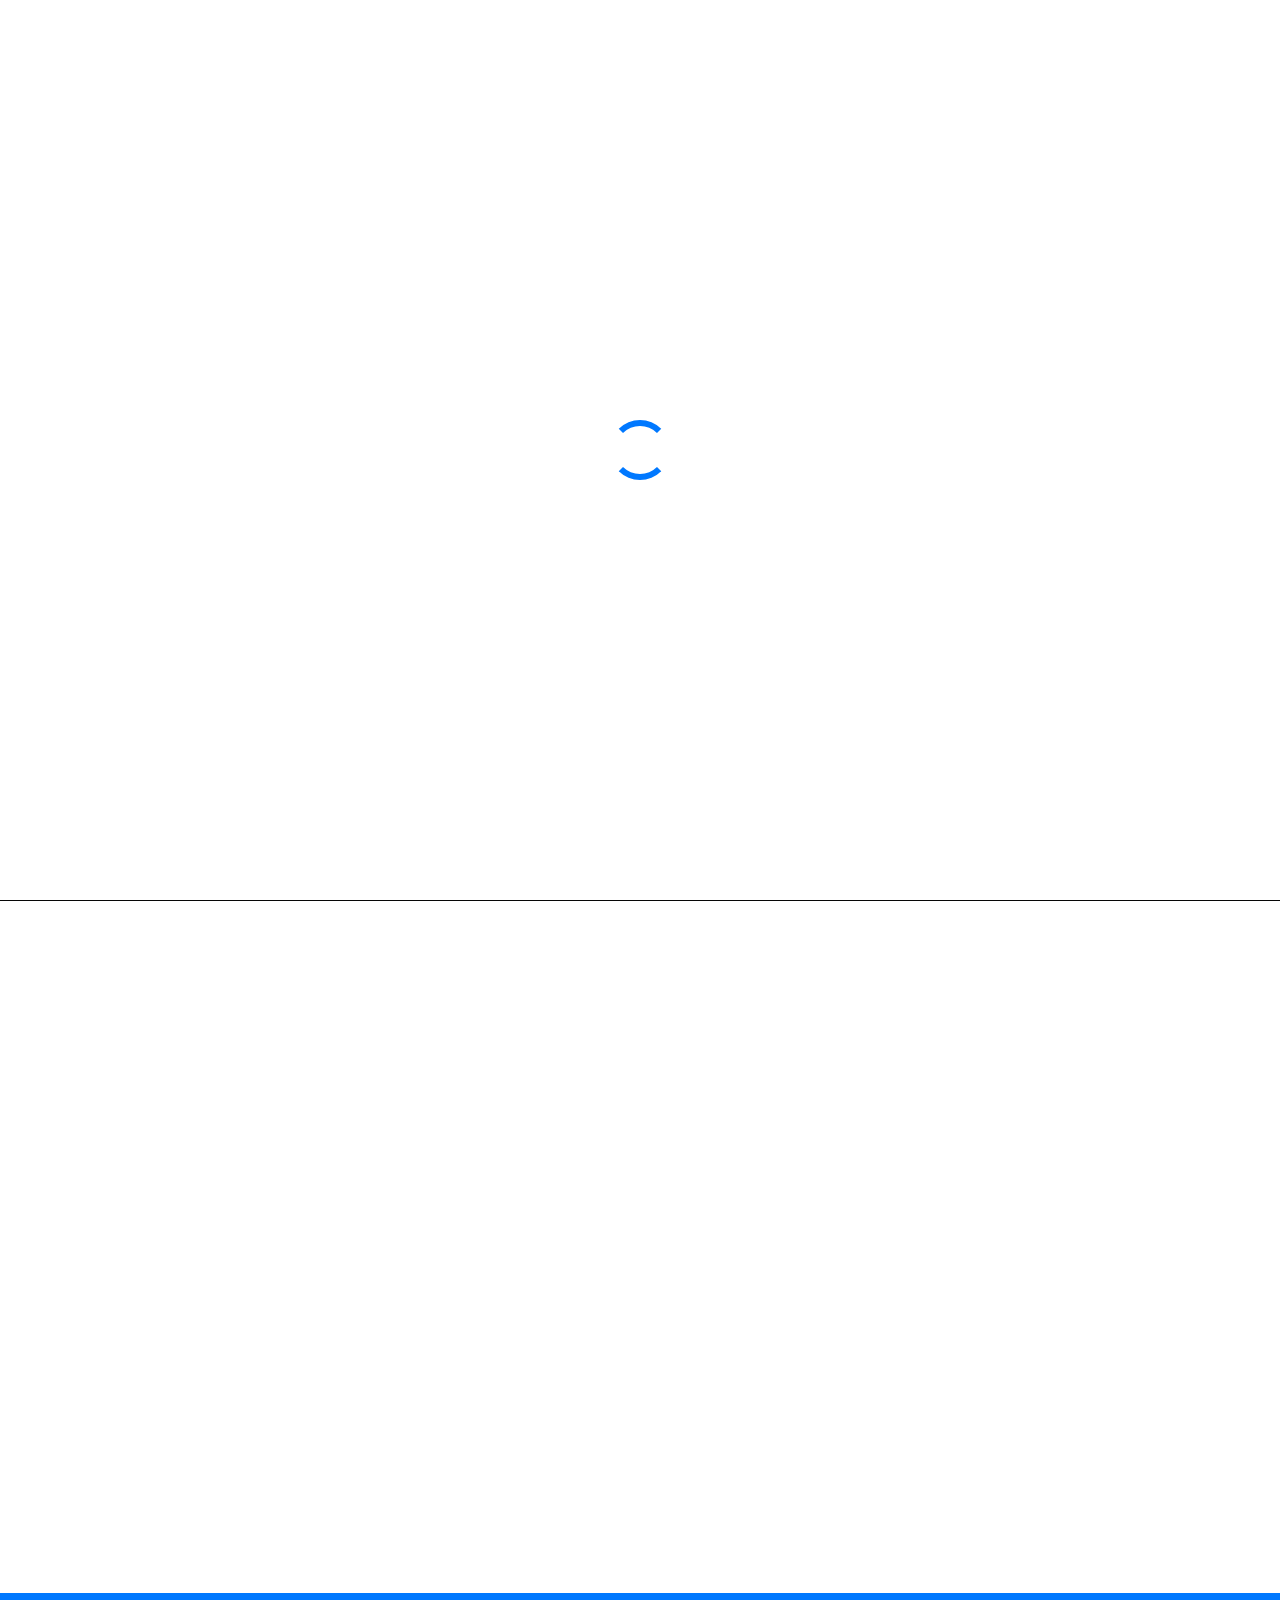
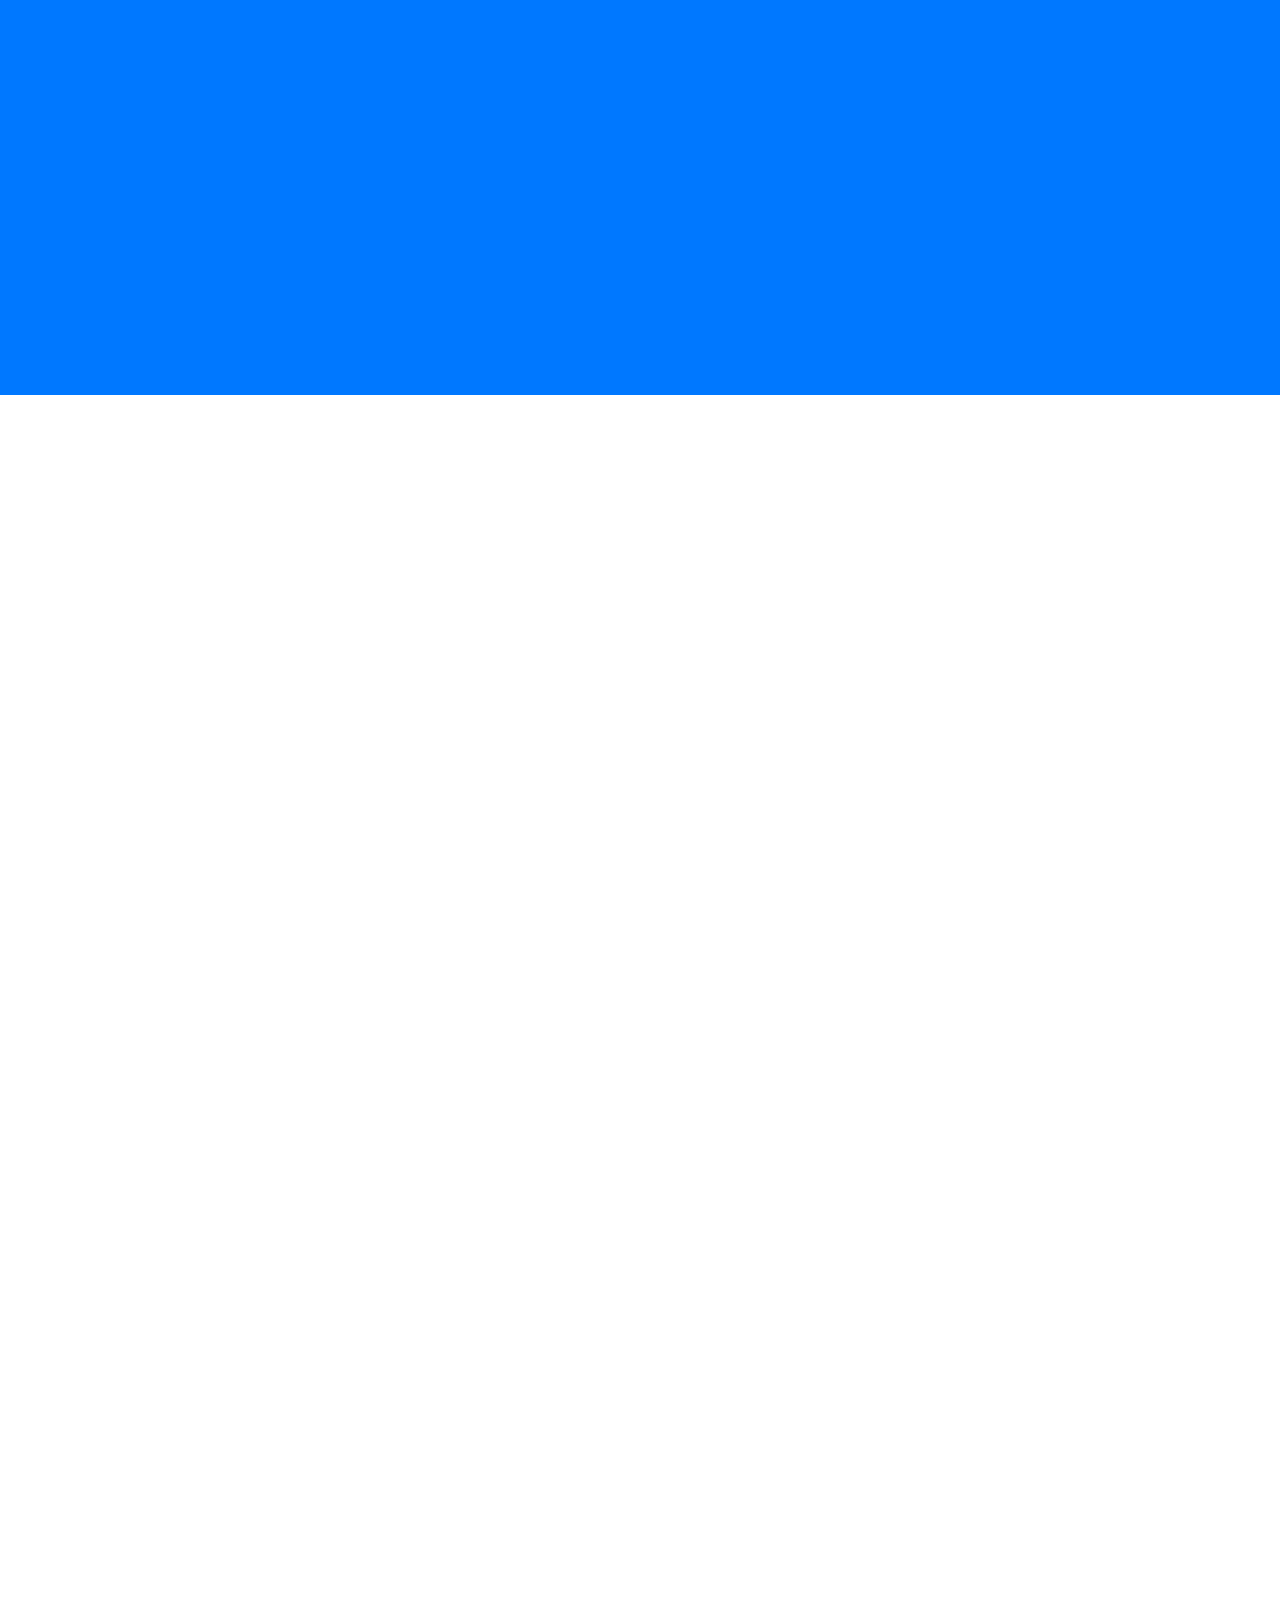
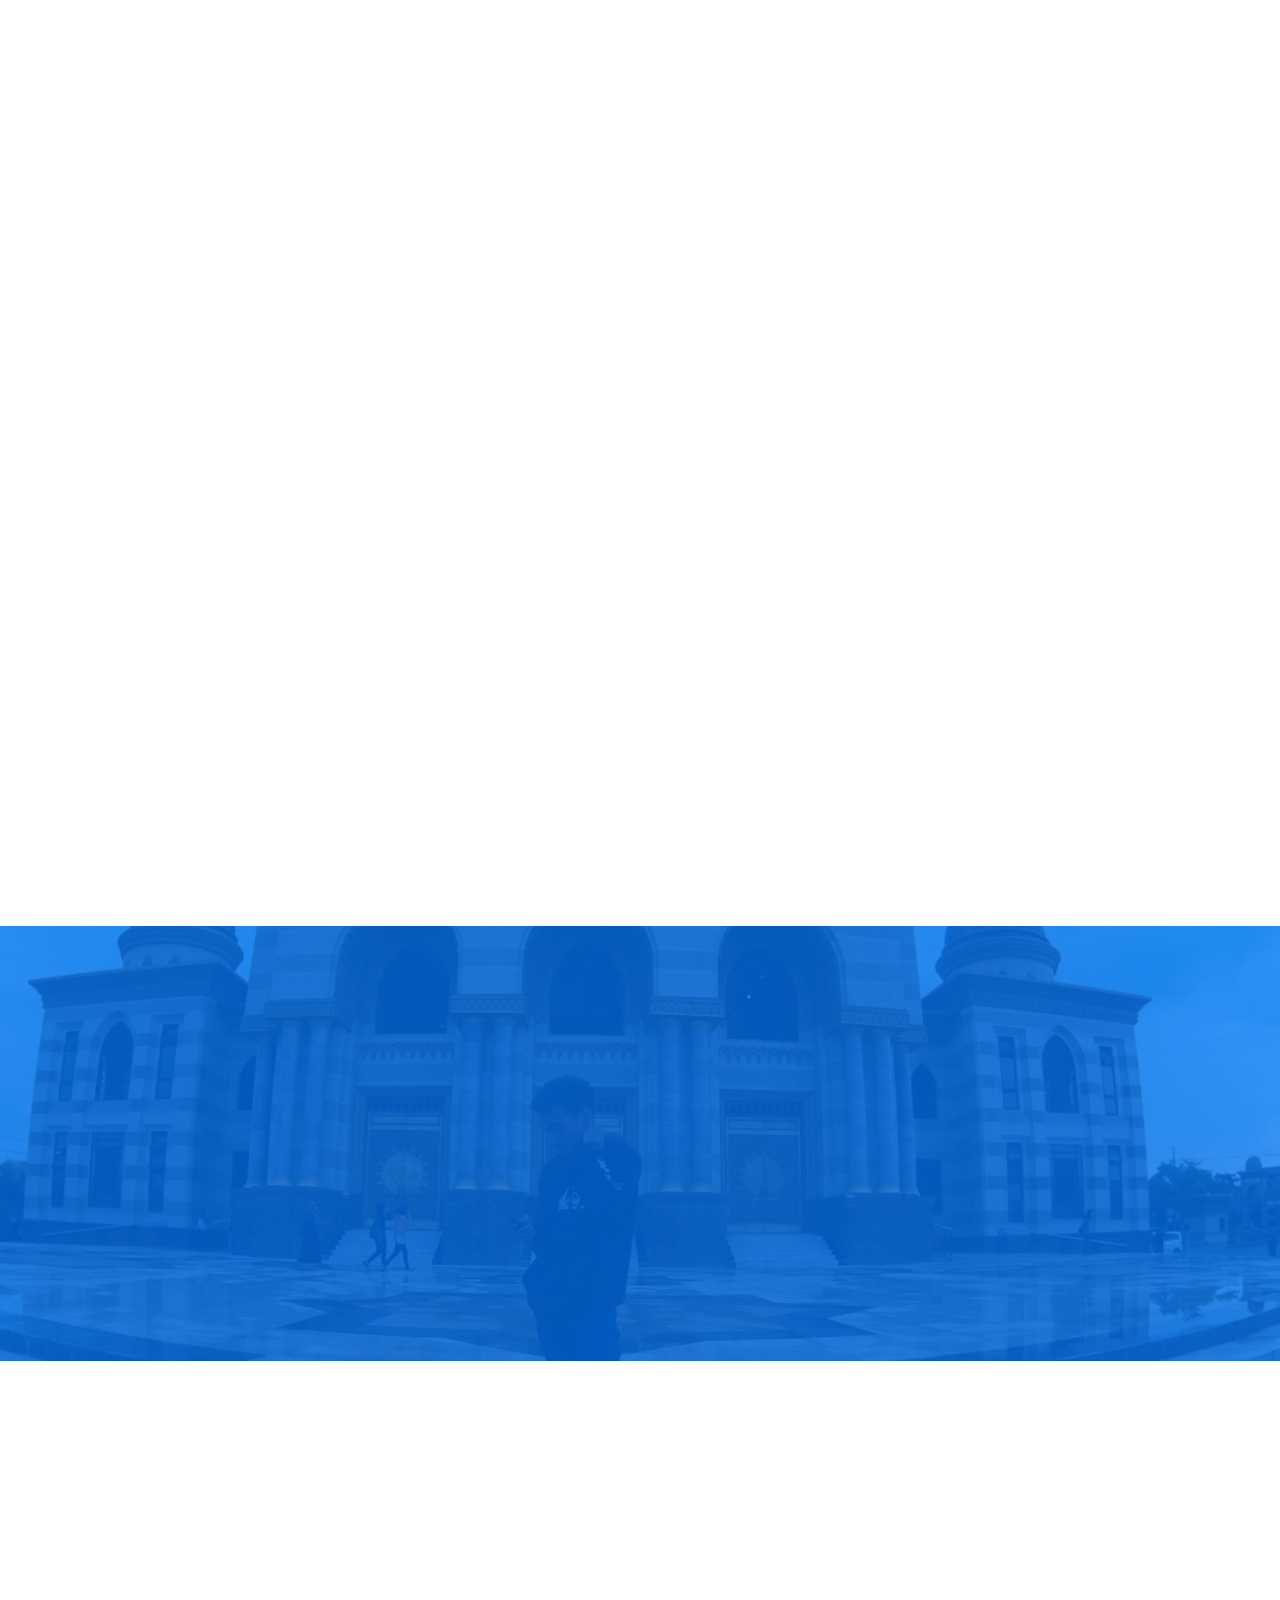
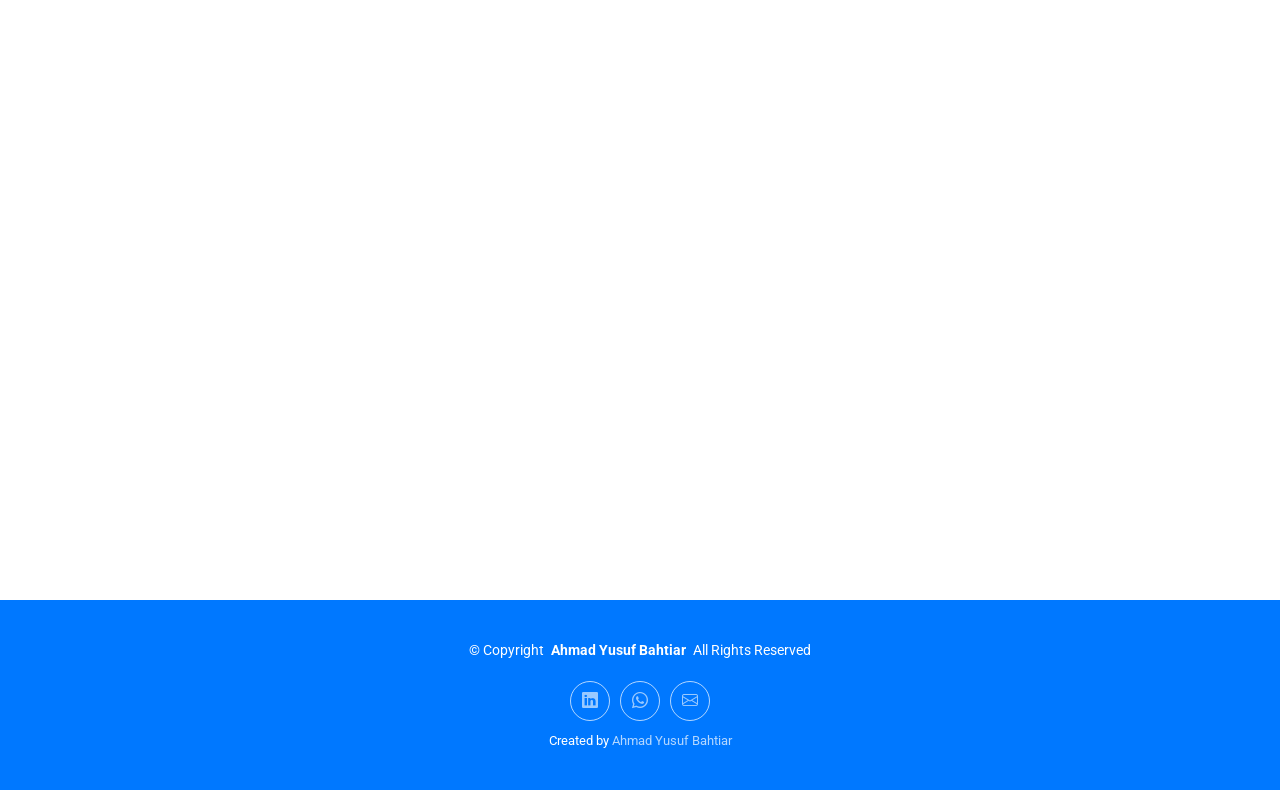
==== docs/index.html @ edc6dbd9 "[Updated]" ====
<!DOCTYPE html>
<html lang="en">

<head>
  <meta charset="utf-8">
  <meta content="width=device-width, initial-scale=1.0" name="viewport">
  <title>Yusuf - Portofolio</title>
  <meta name="description" content="Portofolio Ahmad Yusuf Bahtiar">
  <meta name="keywords" content="Portofolio Ahmad Yusuf Bahtiar">

  <!-- Favicons -->
  <link href="assets/img/logoku.png" rel="icon">
  <link href="assets/img/apple-touch-icon.png" rel="apple-touch-icon">

  <!-- Fonts -->
  <link href="https://fonts.googleapis.com" rel="preconnect">
  <link href="https://fonts.gstatic.com" rel="preconnect" crossorigin>
  <link href="https://fonts.googleapis.com/css2?family=Roboto:ital,wght@0,100;0,300;0,400;0,500;0,700;0,900;1,100;1,300;1,400;1,500;1,700;1,900&family=Poppins:ital,wght@0,100;0,200;0,300;0,400;0,500;0,600;0,700;0,800;0,900;1,100;1,200;1,300;1,400;1,500;1,600;1,700;1,800;1,900&family=Raleway:ital,wght@0,100;0,200;0,300;0,400;0,500;0,600;0,700;0,800;0,900;1,100;1,200;1,300;1,400;1,500;1,600;1,700;1,800;1,900&display=swap" rel="stylesheet">

  <!-- Vendor CSS Files -->
  <link href="assets/vendor/bootstrap/css/bootstrap.min.css" rel="stylesheet">
  <link href="assets/vendor/bootstrap-icons/bootstrap-icons.css" rel="stylesheet">
  <link href="assets/vendor/aos/aos.css" rel="stylesheet">
  <link href="assets/vendor/glightbox/css/glightbox.min.css" rel="stylesheet">
  <link href="assets/vendor/swiper/swiper-bundle.min.css" rel="stylesheet">

  <!-- Main CSS File -->
  <link href="assets/css/main.css" rel="stylesheet">

  <!-- =======================================================
  * Template Name: DevFolio
  * Template URL: https://bootstrapmade.com/devfolio-bootstrap-portfolio-html-template/
  * Updated: Aug 07 2024 with Bootstrap v5.3.3
  * Author: BootstrapMade.com
  * License: https://bootstrapmade.com/license/
  ======================================================== -->
</head>

<body class="index-page">

  <header id="header" class="header d-flex align-items-center sticky-top">
    <div class="container-fluid container-xl position-relative d-flex align-items-center justify-content-between">

      <a href="index.html" class="logo d-flex align-items-center">
        <!-- Uncomment the line below if you also wish to use an image logo -->
        <!-- <img src="assets/img/logo.png" alt=""> -->
        <h1 class="sitename">Yusuf Bahtiar</h1>
      </a>

      <nav id="navmenu" class="navmenu">
        <ul>
          <li><a href="#hero" class="active">Home<br></a></li>
          <li><a href="#about">About</a></li>
          <li><a href="#services">Services</a></li>
          <li><a href="#portfolio">Portfolio</a></li>
          <!-- <li class="dropdown"><a href="#"><span>Dropdown</span> <i class="bi bi-chevron-down toggle-dropdown"></i></a>
            <ul>
              <li><a href="#">Dropdown 1</a></li>
              <li class="dropdown"><a href="#"><span>Deep Dropdown</span> <i class="bi bi-chevron-down toggle-dropdown"></i></a>
                <ul>
                  <li><a href="#">Deep Dropdown 1</a></li>
                  <li><a href="#">Deep Dropdown 2</a></li>
                  <li><a href="#">Deep Dropdown 3</a></li>
                  <li><a href="#">Deep Dropdown 4</a></li>
                  <li><a href="#">Deep Dropdown 5</a></li>
                </ul>
              </li>
              <li><a href="#">Dropdown 2</a></li>
              <li><a href="#">Dropdown 3</a></li>
              <li><a href="#">Dropdown 4</a></li>
            </ul>
          </li> -->
          <li><a href="#contact">Contact</a></li>
        </ul>
        <i class="mobile-nav-toggle d-xl-none bi bi-list"></i>
      </nav>

    </div>
  </header>

  <main class="main">

    <!-- Hero Section -->
    <section id="hero" class="hero section dark-background">

      <img src="assets/img/hero-img.jpg" alt="" data-aos="fade-in">

      <div class="container d-flex flex-column align-items-center justify-content-center text-center" data-aos="fade-up" data-aos-delay="100">
        <h2>I am Ahmad Yusuf Bahtiar</h2>
        <p><span class="typed" data-typed-items="Freelancer, Web Developer, PHP Developer, Graphic Designer"></span></p>
      </div>

    </section><!-- /Hero Section -->

    <!-- About Section -->
    <section id="about" class="about section">

      <div class="container" data-aos="fade-up" data-aos-delay="100">

        <div class="row gy-4">
          <div class="col-md-6">

            <div class="row justify-content-between gy-4">
              <div class="col-lg-5">
                <img src="assets/img/profile-img.jpg" class="img-fluid rounded" alt="">
              </div>
              <div class="col-lg-7 about-info">
                <p><strong>Name: </strong> <span>Ahmad Yusuf Bahtiar</span></p>
                <p><strong>Profile: </strong> <span>Full Stack Developer</span></p>
                <p href="mailto:ahmadyusufbahtiar0@gmail.com"><strong>Email: </strong> <a href="mailto:ahmadyusufbahtiar0@gmail.com">ahmadyusufbahtiar0@gmail.com</a></p>
                <p><strong>Phone: </strong> <a href="tel:6287839531101">(62) 878-3953-1101</a></p>
              </div>
            </div>

            <div class="skills-content skills-animation">

              <h5>Skills</h5>

              <div class="progress">
                <span class="skill"><span>HTML</span> <i class="val">90%</i></span>
                <div class="progress-bar-wrap">
                  <div class="progress-bar" role="progressbar" aria-valuenow="90" aria-valuemin="0" aria-valuemax="100"></div>
                </div>
              </div><!-- End Skills Item -->

              <div class="progress">
                <span class="skill"><span>CSS</span> <i class="val">70%</i></span>
                <div class="progress-bar-wrap">
                  <div class="progress-bar" role="progressbar" aria-valuenow="70" aria-valuemin="0" aria-valuemax="100"></div>
                </div>
              </div><!-- End Skills Item -->

              <div class="progress">
                <span class="skill"><span>JavaScript</span> <i class="val">75%</i></span>
                <div class="progress-bar-wrap">
                  <div class="progress-bar" role="progressbar" aria-valuenow="75" aria-valuemin="0" aria-valuemax="100"></div>
                </div>
              </div><!-- End Skills Item -->

              <div class="progress">
                <span class="skill"><span>Laravel</span> <i class="val">85%</i></span>
                <div class="progress-bar-wrap">
                  <div class="progress-bar" role="progressbar" aria-valuenow="85" aria-valuemin="0" aria-valuemax="100"></div>
                </div>
              </div><!-- End Skills Item -->
              
              <div class="progress">
                <span class="skill"><span>Corel Draw</span> <i class="val">70%</i></span>
                <div class="progress-bar-wrap">
                  <div class="progress-bar" role="progressbar" aria-valuenow="70" aria-valuemin="0" aria-valuemax="100"></div>
                </div>
              </div><!-- End Skills Item -->

            </div>
          </div>

          <div class="col-md-6">
            <div class="about-me">
              <h4>About me</h4>
              <p class="text-white-75 mb-4">I am a software developer, specialising in the app mobile and web development.<br>For the last 2 years, I have been developing web and mobile using Javascript, CSS, HTML, and PHP programming languages.
                <br><br>
                Through my portfolio, you'll see examples of my work in mobile and web development, including responsive design, user interface design, and fullstack development. I have experience working with a variety of clients, and I always strive to deliver the best solutions that meet their needs.
                <br><br>
                I hope that my portfolio inspires you and demonstrates my passion for programming. Thank you for your time, and please don't hesitate to contact me if you have any questions or would like to discuss a potential project.
              </p>
            </div>
          </div>
        </div>

      </div>

    </section><!-- /About Section -->

    <!-- Stats Section -->
    <section id="stats" class="stats section accent-background">

      <img src="assets/img/stats-bg.jpg" alt="" data-aos="fade-in">

      <div class="container position-relative" data-aos="fade-up" data-aos-delay="100">

        <div class="row gy-2">
          <div class="container section-title" data-aos="fade-up">
            <h2>Resume</h2>
            <p class="text-white-75 mb-2">Thank you for taking the time to view my web portfolio.</p>
          </div><!-- End Section Title -->
        </div>

      </div>

    </section><!-- /Stats Section -->

    <!-- Resume Section -->
    <section id="resume" class="resume section">

      <!-- Section Title -->
 
      <div class="container">

        <div class="row">

          <div class="col-lg-6" data-aos="fade-up" data-aos-delay="100">
            <!-- <h3 class="resume-title">Sumary</h3>

            <div class="resume-item pb-0">
              <h4>Ahmad Yusuf Bahtiar</h4>
              <p><em>
                My portfolio showcases my skills and experience as a programmer, and I'm excited to share it with you. I have designed and developed a variety of projects that demonstrate my expertise in programming languages, frameworks, and tools.
              </em></p>
              <ul>
                <li>Yogyakarta, Indonesia</li>
                <li>(+62) 878-3953-1101</li>
                <li>ahmadyusufbahtiar0@gmail.com</li>
              </ul>
            </div> -->
            <!-- Edn Resume Item -->

            <h3 class="resume-title">Education</h3>
            
            <div class="resume-item">
              <h4>Bachelor Degree (S-1) of Technical Information</h4>
              <h5>2016 - 2022</h5>
              <p><em>PGRI University, Yogyakarta</em></p>
              <!-- <p>Quia nobis sequi est occaecati aut. Repudiandae et iusto quae reiciendis et quis Eius vel ratione eius unde vitae rerum voluptates asperiores voluptatem Earum molestiae consequatur neque etlon sader mart dila</p> -->
            </div><!-- Edn Resume Item -->

            <div class="resume-item">
              <h4>Vocational High School - Mechanical Engineering</h4>
              <h5>2009 - 2012</h5>
              <p><em>SMKN 2 Wonosari, Gunungkidul</em></p>
              <!-- <p>Qui deserunt veniam. Et sed aliquam labore tempore sed quisquam iusto autem sit. Ea vero voluptatum qui ut dignissimos deleniti nerada porti sand markend</p> -->
            </div><!-- Edn Resume Item -->

          </div>

          <div class="col-lg-6" data-aos="fade-up" data-aos-delay="200">
            <h3 class="resume-title">Professional Experience</h3>
            <div class="resume-item">
              <h4>Backend Developer</h4>
              <h5>Dec 2023 - Present</h5>
              <p><em>CV. Technopartner Indonesia, Bausasran, Yogyakarta </em></p>
              <ul>
                <li>Developing a web for system admin and web landing pages with Laravel for the back end</li>
              </ul>
            </div><!-- Edn Resume Item -->

            <div class="resume-item">
              <h4>fullstack Developer</h4>
              <h5>June 2022 - Dec 2023</h5>
              <p><em>PT. Oktal Teknologi Indonesia, Sewon, Yogyakarta </em></p>
              <ul>
                <li>Create Android and iOS mobile apps with Cordova.</li>
                <li>Developing a web for system admin and web landing pages with CodeIghniter for the back end</li>
              </ul>
            </div><!-- Edn Resume Item -->

          </div>

        </div>

      </div>

    </section><!-- /Resume Section -->

    <!-- Services Section -->
    <section id="services" class="services section">

      <!-- Section Title -->
      <div class="container section-title" data-aos="fade-up">
        <h2>Services</h2>
        <!-- <p>Necessitatibus eius consequatur ex aliquid fuga eum quidem sint consectetur velit</p> -->
      </div><!-- End Section Title -->

      <div class="container">

        <div class="row gy-4">

          <div class="col-lg-4 col-md-6" data-aos="fade-up" data-aos-delay="100">
            <div class="service-item  position-relative">
              <div class="icon">
                <i class="bi-window-sidebar fs-1"></i>
              </div>
              <a href="#" class="stretched-link">
                <h3>Web Developer</h3>
              </a>
              <p>create a website appearance and develop according to client request..</p>
            </div>
          </div><!-- End Service Item -->

          <div class="col-lg-4 col-md-6" data-aos="fade-up" data-aos-delay="200">
            <div class="service-item position-relative">
              <div class="icon">
                <i class="bi-phone fs-1"></i>
              </div>
              <a href="#" class="stretched-link">
                <h3>Mobile Developer</h3>
              </a>
              <p>Create a mobile application layout and application system according to the requested design flow</p>
            </div>
          </div><!-- End Service Item -->

          <div class="col-lg-4 col-md-6" data-aos="fade-up" data-aos-delay="300">
            <div class="service-item position-relative">
              <div class="icon">
                <i class="bi bi-brush"></i>
              </div>
              <a href="#" class="stretched-link">
                <h3>Graphic Designer</h3>
              </a>
              <p>Design and create visually appealing graphics and layouts for digital and print media, ensuring alignment with the requested design flow and brand guidelines.</p>
            </div>
          </div><!-- End Service Item -->

        </div>

      </div>

    </section><!-- /Services Section -->


    <!-- Portfolio Section -->
    <section id="portfolio" class="portfolio section">

      <!-- Section Title -->
      <div class="container section-title" data-aos="fade-up">
        <h2>Portfolio</h2>
        <p>
          My portfolio showcases my skills and experience as a programmer, and I'm excited to share it with you. I have designed and developed a variety of projects that demonstrate my expertise in programming languages, frameworks, and tools.
        </p>
      </div><!-- End Section Title -->

      <div class="container">

        <div class="isotope-layout" data-default-filter="*" data-layout="masonry" data-sort="original-order">

          <ul class="portfolio-filters isotope-filters" data-aos="fade-up" data-aos-delay="100">
            <li data-filter="*" class="filter-active">All</li>
            <li data-filter=".filter-app">App</li>
            <li data-filter=".filter-product">Web</li>
            <li data-filter=".filter-branding">Design</li>
            <!-- <li data-filter=".filter-books">Books</li> -->
          </ul><!-- End Portfolio Filters -->

          <div class="row gy-4 isotope-container" data-aos="fade-up" data-aos-delay="200">

            <div class="col-lg-4 col-md-6 portfolio-item isotope-item filter-app">
              <img src="assets/img/portfolio/app-1.png" class="img-fluid rounded" alt="">
              <div class="portfolio-info">
                <h4>Sinarmas Land Queue System</h4>
                <p>Queue system Admin App that efficiently manages<br>customer service interactions, ensuring seamless service delivery.</p>
                <a href="assets/img/portfolio/app-1.png" title="Sinarmas Land" data-gallery="portfolio-gallery-app" class="glightbox preview-link rounded"><i class="bi bi-zoom-in"></i></a>
                <!-- <a href="portfolio-details.html" title="More Details" class="details-link"><i class="bi bi-link-45deg"></i></a> -->
              </div>
            </div>
            <!-- End Portfolio Item -->

            <div class="col-lg-4 col-md-6 portfolio-item isotope-item filter-product">
              <img src="assets/img/portfolio/product-1.png" class="img-fluid" alt="">
              <div class="portfolio-info">
                <h4>Goa Pindul Jogja</h4>
                <p>Engaging marketing website showcasing the natural beauty and attractions of Goa Pindul in Gunungkidul, Yogyakarta</p>
                <a href="assets/img/portfolio/product-1.png" title="Goa Pindul Jogja" data-gallery="portfolio-gallery-product" class="glightbox preview-link"><i class="bi bi-zoom-in"></i></a>
                <a href="https://goapinduljogja.com" title="More Details" class="details-link"><i class="bi bi-link-45deg"></i></a>
              </div>
            </div><!-- End Portfolio Item -->

            <div class="col-lg-4 col-md-6 portfolio-item isotope-item filter-branding">
              <img src="assets/img/portfolio/branding-1.png" class="img-fluid" alt="">
              <div class="portfolio-info">
                <h4>Brochure Warung Penyetan Mas Tri</h4>
                <p>Eye-catching brochure design for Warung Penyetan Mas Tri, highlighting its delicious offerings and inviting ambiance.</p>
                <a href="assets/img/portfolio/branding-1.png" title="Brochure Warung Penyetan Mas Tri" data-gallery="portfolio-gallery-branding" class="glightbox preview-link"><i class="bi bi-zoom-in"></i></a>
                <!-- <a href="portfolio-details.html" title="More Details" class="details-link"><i class="bi bi-link-45deg"></i></a> -->
              </div>
            </div><!-- End Portfolio Item -->

            <div class="col-lg-4 col-md-6 portfolio-item isotope-item filter-branding">
              <img src="assets/img/portfolio/branding-2.png" class="img-fluid" alt="">
              <div class="portfolio-info">
                <h4>Elegant & Unique: Wedding Invitation</h4>
                <p>The perfect blend of<br>modern aesthetics and personal touch, designed for your special moments.</p>
                <a href="assets/img/portfolio/branding-2.png" title="Elegant & Unique: Wedding Invitation" data-gallery="portfolio-gallery-branding" class="glightbox preview-link"><i class="bi bi-zoom-in"></i></a>
                <!-- <a href="portfolio-details.html" title="More Details" class="details-link"><i class="bi bi-link-45deg"></i></a> -->
              </div>
            </div>
            <!-- End Portfolio Item -->

            <div class="col-lg-4 col-md-6 portfolio-item isotope-item filter-product">
              <img src="assets/img/portfolio/product-2.png" class="img-fluid" alt="">
              <div class="portfolio-info">
                <h4>Syaira Global School</h4>
                <p>Interactive and educational website designed to highlight the programs and learning experiences at Syaira Global School, a premier preschool academy fostering early childhood development and growth.</p>
                <a href="assets/img/portfolio/product-2.png" title="Syaira Global School" data-gallery="portfolio-gallery-product" class="glightbox preview-link"><i class="bi bi-zoom-in"></i></a>
                <a href="https://syaira.com" title="More Details" class="details-link"><i class="bi bi-link-45deg"></i></a>
              </div>
            </div><!-- End Portfolio Item -->
          </div><!-- End Portfolio Container -->

        </div>

      </div>

    </section><!-- /Portfolio Section -->

    <!-- Testimonials Section -->
    <section id="testimonials" class="testimonials section accent-background">

      <img src="assets/img/testimonials-bg.jpg" class="testimonials-bg" alt="">

      <div class="container" data-aos="fade-up" data-aos-delay="100">

        <div class="swiper init-swiper">
          <script type="application/json" class="swiper-config">
            {
              "loop": true,
              "speed": 600,
              "autoplay": {
                "delay": 5000
              },
              "slidesPerView": "auto",
              "pagination": {
                "el": ".swiper-pagination",
                "type": "bullets",
                "clickable": true
              }
            }
          </script>
          <div class="swiper-wrapper">

            <div class="swiper-slide">
              <div class="testimonial-item">
                <img src="assets/img/testimonials/testimonials-1.jpg" class="testimonial-img" alt="">
                <h3>Mas Tri</h3>
                <h4>Ceo &amp; Founder of Warung Penyetan Mas Tri</h4>
                <div class="stars">
                  <i class="bi bi-star-fill"></i><i class="bi bi-star-fill"></i><i class="bi bi-star-fill"></i><i class="bi bi-star-fill"></i><i class="bi bi-star-fill"></i>
                </div>
                <p>
                  <i class="bi bi-quote quote-icon-left"></i>
                  <span>
                    Design Brosurnya Mantap Sekali !! 👍 
                  </span>
                  <i class="bi bi-quote quote-icon-right"></i>
                </p>
              </div>
            </div><!-- End testimonial item -->

            <div class="swiper-slide">
              <div class="testimonial-item">
                <img src="assets/img/testimonials/testimonials-2.png" class="testimonial-img" alt="">
                <h3>Mas Kiko</h3>
                <h4>Marketing for Goa Pindul Jogja</h4>
                <div class="stars">
                  <i class="bi bi-star-fill"></i><i class="bi bi-star-fill"></i><i class="bi bi-star-fill"></i><i class="bi bi-star-fill"></i><i class="bi bi-star-fill"></i>
                </div>
                <p>
                  <i class="bi bi-quote quote-icon-left"></i>
                  <span>
                    Joss Mantap !! 🤟

                  </span>
                  <i class="bi bi-quote quote-icon-right"></i>
                </p>
              </div>
            </div><!-- End testimonial item -->

            <!-- <div class="swiper-slide">
              <div class="testimonial-item">
                <img src="assets/img/testimonials/testimonials-3.jpg" class="testimonial-img" alt="">
                <h3>Jena Karlis</h3>
                <h4>Store Owner</h4>
                <div class="stars">
                  <i class="bi bi-star-fill"></i><i class="bi bi-star-fill"></i><i class="bi bi-star-fill"></i><i class="bi bi-star-fill"></i><i class="bi bi-star-fill"></i>
                </div>
                <p>
                  <i class="bi bi-quote quote-icon-left"></i>
                  <span>Enim nisi quem export duis labore cillum quae magna enim sint quorum nulla quem veniam duis minim tempor labore quem eram duis noster aute amet eram fore quis sint minim.</span>
                  <i class="bi bi-quote quote-icon-right"></i>
                </p>
              </div>
            </div> -->
            <!-- End testimonial item -->

            <!-- <div class="swiper-slide">
              <div class="testimonial-item">
                <img src="assets/img/testimonials/testimonials-4.jpg" class="testimonial-img" alt="">
                <h3>Matt Brandon</h3>
                <h4>Freelancer</h4>
                <div class="stars">
                  <i class="bi bi-star-fill"></i><i class="bi bi-star-fill"></i><i class="bi bi-star-fill"></i><i class="bi bi-star-fill"></i><i class="bi bi-star-fill"></i>
                </div>
                <p>
                  <i class="bi bi-quote quote-icon-left"></i>
                  <span>Fugiat enim eram quae cillum dolore dolor amet nulla culpa multos export minim fugiat minim velit minim dolor enim duis veniam ipsum anim magna sunt elit fore quem dolore labore illum veniam.</span>
                  <i class="bi bi-quote quote-icon-right"></i>
                </p>
              </div>
            </div> -->
            <!-- End testimonial item -->

            <!-- <div class="swiper-slide">
              <div class="testimonial-item">
                <img src="assets/img/testimonials/testimonials-5.jpg" class="testimonial-img" alt="">
                <h3>John Larson</h3>
                <h4>Entrepreneur</h4>
                <div class="stars">
                  <i class="bi bi-star-fill"></i><i class="bi bi-star-fill"></i><i class="bi bi-star-fill"></i><i class="bi bi-star-fill"></i><i class="bi bi-star-fill"></i>
                </div>
                <p>
                  <i class="bi bi-quote quote-icon-left"></i>
                  <span>Quis quorum aliqua sint quem legam fore sunt eram irure aliqua veniam tempor noster veniam enim culpa labore duis sunt culpa nulla illum cillum fugiat legam esse veniam culpa fore nisi cillum quid.</span>
                  <i class="bi bi-quote quote-icon-right"></i>
                </p>
              </div>
            </div> -->
            <!-- End testimonial item -->

          </div>
          <div class="swiper-pagination"></div>
        </div>

      </div>

    </section><!-- /Testimonials Section -->

    <!-- Contact Section -->
    <section id="contact" class="contact section">

      <!-- Section Title -->
      <div class="container section-title" data-aos="fade-up">
        <h2>Contact</h2>
        <p>Send me a messages and I will get back to you as soon as possible!</p>
      </div><!-- End Section Title -->

      <div class="container" data-aos="fade-up" data-aos-delay="100">

        <div class="info-wrap" data-aos="fade-up" data-aos-delay="200">
          <div class="row gy-5">

            <div class="col-lg-4" onclick="window.open('https://www.linkedin.com/in/ahmad-yusuf-bahtiar-81301a258', '_blank')" style="cursor: pointer;" target="_blank">
              <div class="info-item d-flex align-items-center">
                <i class="bi bi-linkedin flex-shrink-0"></i>
                <div>
                  <h3>linkedIn</h3>
                  <p>Ahmad Yusuf Bahtiar</p>
                </div>
              </div>
            </div><!-- End Info Item -->

            <!-- <div class="col-lg-4" onclick="window.open('https://api.whatsapp.com/send?phone=6287839531101', '_blank')" style="cursor: pointer;" target="_blank">
              <div class="info-item d-flex align-items-center">
                <i class="bi bi-whatsapp flex-shrink-0"></i>
                <div>
                  <h3>Whatsapp</h3>
                  <p>+62 878 3953 1101</p>
                </div>
              </div>
            </div> -->
            <!-- End Info Item -->

            <div class="col-lg-4" onclick="window.open('mailto:ahmadyusufbahtiar0@gmail.com', '_blank')" style="cursor: pointer;" target="_blank">
              <div class="info-item d-flex align-items-center">
                <i class="bi bi-envelope flex-shrink-0"></i>
                <div>
                  <h3>Email</h3>
                  <p>ahmadyusufbahtiar0@gmail.com</p>
                </div>
              </div>
            </div><!-- End Info Item -->

          </div>
        </div>

        <form id="contactForm" onsubmit="hubungiSaya()" class="php-email-form">
          <div class="row gy-4">

            <div class="col-md-6">
              <input type="text" name="name" id="name" class="form-control" placeholder="Your Name" required="">
            </div>

            <div class="col-md-6 ">
              <input type="text" class="form-control" name="whatsapp" id="whatsapp" placeholder="Your Whatsapp Number" required="" oninput="this.value = this.value.replace(/[^0-9]/g, '');">
            </div>

            <div class="col-md-12">
              <input type="text" class="form-control" name="subject" id="subject" placeholder="Subject" required="">
            </div>

            <div class="col-md-12">
              <textarea class="form-control" name="message" id="message" rows="6" placeholder="Message" required=""></textarea>
            </div>

            <div class="col-md-12 text-center">
              <!-- <div class="loading">Loading</div>
              <div class="error-message"></div>
              <div class="sent-message">Your message has been sent. Thank you!</div> -->

              <button type="submit">Send Message</button>
            </div>

          </div>
        </form><!-- End Contact Form -->

      </div>

    </section><!-- /Contact Section -->

  </main>

  <footer id="footer" class="footer accent-background">

    <div class="container">
      <div class="copyright text-center ">
        <p>© <span>Copyright</span> <strong class="px-1 sitename">Ahmad Yusuf Bahtiar</strong> <span>All Rights Reserved</span></p>
      </div>
      <div class="social-links d-flex justify-content-center">
        <!-- <a href=""><i class="bi bi-twitter-x"></i></a> -->
        <a href="https://www.linkedin.com/in/ahmad-yusuf-bahtiar-81301a258'" target="_blank"><i class="bi bi-linkedin"></i></a>
        <a href="https://api.whatsapp.com/send?phone=6287839531101" target="_blank"><i class="bi bi-whatsapp"></i></a>
        <a href="mailto:ahmadyusufbahtiar0@gmail.com" target="_blank"><i class="bi bi-envelope"></i></a>
      </div>
      <div class="credits">
        <!-- All the links in the footer should remain intact. -->
        <!-- You can delete the links only if you've purchased the pro version. -->
        <!-- Licensing information: https://bootstrapmade.com/license/ -->
        <!-- Purchase the pro version with working PHP/AJAX contact form: [buy-url] -->
        Created by <a href="https://AhmadYusuf0.github.io/">Ahmad Yusuf Bahtiar</a>
      </div>
    </div>

  </footer>

  <!-- Scroll Top -->
  <a href="#" id="scroll-top" class="scroll-top d-flex align-items-center justify-content-center"><i class="bi bi-arrow-up-short"></i></a>

  <!-- Preloader -->
  <div id="preloader"></div>

  <!-- Vendor JS Files -->
  <script src="assets/vendor/bootstrap/js/bootstrap.bundle.min.js"></script>
  <script src="assets/vendor/php-email-form/validate.js"></script>
  <script src="assets/vendor/aos/aos.js"></script>
  <script src="assets/vendor/typed.js/typed.umd.js"></script>
  <script src="assets/vendor/waypoints/noframework.waypoints.js"></script>
  <script src="assets/vendor/purecounter/purecounter_vanilla.js"></script>
  <script src="assets/vendor/glightbox/js/glightbox.min.js"></script>
  <script src="assets/vendor/imagesloaded/imagesloaded.pkgd.min.js"></script>
  <script src="assets/vendor/isotope-layout/isotope.pkgd.min.js"></script>
  <script src="assets/vendor/swiper/swiper-bundle.min.js"></script>

  <!-- Main JS File -->
  <script src="assets/js/main.js"></script>
  <script>
    function hubungiSaya() {
        var name = document.getElementById('name').value;
        var whatsapp = document.getElementById('whatsapp').value;
        var subject = document.getElementById('subject').value;
        var message = document.getElementById('message').value;

        // Buat link WhatsApp
        href=`https://api.whatsapp.com/send?phone=+6287839531101&text=*Hai, Mas Yusuf.*! Saya menghubungi anda.%0A%0ANama : ${name}%0ANo Whatsapp : ${whatsapp}%0ASubject : ${subject}%0AMessage : ${message}%0A%0ATerima Kasih.`;

        window.open(href, '_blank');
    }

  </script>

</body>

</html>
---- docs/assets/css/main.css ----
/**
* Template Name: DevFolio
* Template URL: https://bootstrapmade.com/devfolio-bootstrap-portfolio-html-template/
* Updated: Aug 07 2024 with Bootstrap v5.3.3
* Author: BootstrapMade.com
* License: https://bootstrapmade.com/license/
*/

/*--------------------------------------------------------------
# Font & Color Variables
# Help: https://bootstrapmade.com/color-system/
--------------------------------------------------------------*/
/* Fonts */
:root {
  --default-font: "Roboto",  system-ui, -apple-system, "Segoe UI", Roboto, "Helvetica Neue", Arial, "Noto Sans", "Liberation Sans", sans-serif, "Apple Color Emoji", "Segoe UI Emoji", "Segoe UI Symbol", "Noto Color Emoji";
  --heading-font: "Raleway",  sans-serif;
  --nav-font: "Poppins",  sans-serif;
}

/* Global Colors - The following color variables are used throughout the website. Updating them here will change the color scheme of the entire website */
:root { 
  --background-color: #ffffff; /* Background color for the entire website, including individual sections */
  --default-color: #4e4e4e; /* Default color used for the majority of the text content across the entire website */
  --heading-color: #0a090f; /* Color for headings, subheadings and title throughout the website */
  --accent-color: #0078ff; /* Accent color that represents your brand on the website. It's used for buttons, links, and other elements that need to stand out */
  --surface-color: #ffffff; /* The surface color is used as a background of boxed elements within sections, such as cards, icon boxes, or other elements that require a visual separation from the global background. */
  --contrast-color: #ffffff; /* Contrast color for text, ensuring readability against backgrounds of accent, heading, or default colors. */
}

/* Nav Menu Colors - The following color variables are used specifically for the navigation menu. They are separate from the global colors to allow for more customization options */
:root {
  --nav-color: #ffffff;  /* The default color of the main navmenu links */
  --nav-hover-color: #ffffff; /* Applied to main navmenu links when they are hovered over or active */
  --nav-mobile-background-color: #ffffff; /* Used as the background color for mobile navigation menu */
  --nav-dropdown-background-color: #ffffff; /* Used as the background color for dropdown items that appear when hovering over primary navigation items */
  --nav-dropdown-color: #212529; /* Used for navigation links of the dropdown items in the navigation menu. */
  --nav-dropdown-hover-color: #0078ff; /* Similar to --nav-hover-color, this color is applied to dropdown navigation links when they are hovered over. */
}

/* Color Presets - These classes override global colors when applied to any section or element, providing reuse of the sam color scheme. */

.light-background {
  --background-color: #f9f9f9;
  --surface-color: #ffffff;
}

.dark-background {
  --background-color: #060606;
  --default-color: #ffffff;
  --heading-color: #ffffff;
  --surface-color: #252525;
  --contrast-color: #ffffff;
}

.accent-background {
  --background-color: #0078ff;
  --default-color: #ffffff;
  --heading-color: #ffffff;
  --accent-color: #ffffff;
  --surface-color: #3393ff;
  --contrast-color: #ffffff;
}

/* Smooth scroll */
:root {
  scroll-behavior: smooth;
}

/*--------------------------------------------------------------
# General Styling & Shared Classes
--------------------------------------------------------------*/
body {
  color: var(--default-color);
  background-color: var(--background-color);
  font-family: var(--default-font);
}

a {
  color: var(--accent-color);
  text-decoration: none;
  transition: 0.3s;
}

a:hover {
  color: color-mix(in srgb, var(--accent-color), transparent 25%);
  text-decoration: none;
}

h1,
h2,
h3,
h4,
h5,
h6 {
  color: var(--heading-color);
  font-family: var(--heading-font);
}

/* PHP Email Form Messages
------------------------------*/
.php-email-form .error-message {
  display: none;
  background: #df1529;
  color: #ffffff;
  text-align: left;
  padding: 15px;
  margin-bottom: 24px;
  font-weight: 600;
}

.php-email-form .sent-message {
  display: none;
  color: #ffffff;
  background: #059652;
  text-align: center;
  padding: 15px;
  margin-bottom: 24px;
  font-weight: 600;
}

.php-email-form .loading {
  display: none;
  background: var(--surface-color);
  text-align: center;
  padding: 15px;
  margin-bottom: 24px;
}

.php-email-form .loading:before {
  content: "";
  display: inline-block;
  border-radius: 50%;
  width: 24px;
  height: 24px;
  margin: 0 10px -6px 0;
  border: 3px solid var(--accent-color);
  border-top-color: var(--surface-color);
  animation: php-email-form-loading 1s linear infinite;
}

@keyframes php-email-form-loading {
  0% {
    transform: rotate(0deg);
  }

  100% {
    transform: rotate(360deg);
  }
}

/*--------------------------------------------------------------
# Global Header
--------------------------------------------------------------*/
.header {
  --background-color: #000000;
  --default-color: #ffffff;
  --heading-color: #ffffff;
  color: var(--default-color);
  background-color: var(--background-color);
  padding: 20px 0;
  transition: all 0.5s;
  z-index: 997;
}

.header .logo {
  line-height: 1;
}

.header .logo img {
  max-height: 32px;
  margin-right: 8px;
}

.header .logo h1 {
  font-size: 30px;
  margin: 0;
  font-weight: 700;
  color: var(--heading-color);
}

.scrolled .header {
  box-shadow: 0px 0 18px rgba(0, 0, 0, 0.1);
}

/*--------------------------------------------------------------
# Navigation Menu
--------------------------------------------------------------*/
/* Desktop Navigation */
@media (min-width: 1200px) {
  .navmenu {
    padding: 0;
  }

  .navmenu ul {
    margin: 0;
    padding: 0;
    display: flex;
    list-style: none;
    align-items: center;
  }

  .navmenu li {
    position: relative;
  }

  .navmenu>ul>li {
    white-space: nowrap;
    padding: 15px 14px;
  }

  .navmenu>ul>li:last-child {
    padding-right: 0;
  }

  .navmenu a,
  .navmenu a:focus {
    color: var(--nav-color);
    font-size: 15px;
    padding: 0 2px;
    font-family: var(--nav-font);
    font-weight: 400;
    display: flex;
    align-items: center;
    justify-content: space-between;
    white-space: nowrap;
    transition: 0.3s;
    position: relative;
  }

  .navmenu a i,
  .navmenu a:focus i {
    font-size: 12px;
    line-height: 0;
    margin-left: 5px;
    transition: 0.3s;
  }

  .navmenu>ul>li>a:before {
    content: "";
    position: absolute;
    width: 100%;
    height: 2px;
    bottom: -6px;
    left: 0;
    background-color: var(--nav-hover-color);
    visibility: hidden;
    width: 0px;
    transition: all 0.3s ease-in-out 0s;
  }

  .navmenu a:hover:before,
  .navmenu li:hover>a:before,
  .navmenu .active:before {
    visibility: visible;
    width: 100%;
  }

  .navmenu li:hover>a,
  .navmenu .active,
  .navmenu .active:focus {
    color: var(--nav-hover-color);
  }

  .navmenu .dropdown ul {
    margin: 0;
    padding: 10px 0;
    background: var(--nav-dropdown-background-color);
    display: block;
    position: absolute;
    visibility: hidden;
    left: 14px;
    top: 130%;
    opacity: 0;
    transition: 0.3s;
    border-radius: 4px;
    z-index: 99;
    box-shadow: 0px 0px 30px rgba(0, 0, 0, 0.1);
  }

  .navmenu .dropdown ul li {
    min-width: 200px;
  }

  .navmenu .dropdown ul a {
    padding: 10px 20px;
    font-size: 15px;
    text-transform: none;
    color: var(--nav-dropdown-color);
  }

  .navmenu .dropdown ul a i {
    font-size: 12px;
  }

  .navmenu .dropdown ul a:hover,
  .navmenu .dropdown ul .active:hover,
  .navmenu .dropdown ul li:hover>a {
    color: var(--nav-dropdown-hover-color);
  }

  .navmenu .dropdown:hover>ul {
    opacity: 1;
    top: 100%;
    visibility: visible;
  }

  .navmenu .dropdown .dropdown ul {
    top: 0;
    left: -90%;
    visibility: hidden;
  }

  .navmenu .dropdown .dropdown:hover>ul {
    opacity: 1;
    top: 0;
    left: -100%;
    visibility: visible;
  }
}

/* Mobile Navigation */
@media (max-width: 1199px) {
  .mobile-nav-toggle {
    color: var(--nav-color);
    font-size: 28px;
    line-height: 0;
    margin-right: 10px;
    cursor: pointer;
    transition: color 0.3s;
  }

  .navmenu {
    padding: 0;
    z-index: 9997;
  }

  .navmenu ul {
    display: none;
    list-style: none;
    position: absolute;
    inset: 60px 20px 20px 20px;
    padding: 10px 0;
    margin: 0;
    border-radius: 6px;
    background-color: var(--nav-mobile-background-color);
    border: 1px solid color-mix(in srgb, var(--default-color), transparent 90%);
    box-shadow: none;
    overflow-y: auto;
    transition: 0.3s;
    z-index: 9998;
  }

  .navmenu a,
  .navmenu a:focus {
    color: var(--nav-dropdown-color);
    padding: 10px 20px;
    font-family: var(--nav-font);
    font-size: 17px;
    font-weight: 500;
    display: flex;
    align-items: center;
    justify-content: space-between;
    white-space: nowrap;
    transition: 0.3s;
  }

  .navmenu a i,
  .navmenu a:focus i {
    font-size: 12px;
    line-height: 0;
    margin-left: 5px;
    width: 30px;
    height: 30px;
    display: flex;
    align-items: center;
    justify-content: center;
    border-radius: 50%;
    transition: 0.3s;
    background-color: color-mix(in srgb, var(--accent-color), transparent 90%);
  }

  .navmenu a i:hover,
  .navmenu a:focus i:hover {
    background-color: var(--accent-color);
    color: var(--contrast-color);
  }

  .navmenu a:hover,
  .navmenu .active,
  .navmenu .active:focus {
    color: var(--nav-dropdown-hover-color);
  }

  .navmenu .active i,
  .navmenu .active:focus i {
    background-color: var(--accent-color);
    color: var(--contrast-color);
    transform: rotate(180deg);
  }

  .navmenu .dropdown ul {
    position: static;
    display: none;
    z-index: 99;
    padding: 10px 0;
    margin: 10px 20px;
    background-color: var(--nav-dropdown-background-color);
    transition: all 0.5s ease-in-out;
  }

  .navmenu .dropdown ul ul {
    background-color: rgba(33, 37, 41, 0.1);
  }

  .navmenu .dropdown>.dropdown-active {
    display: block;
    background-color: rgba(33, 37, 41, 0.03);
  }

  .mobile-nav-active {
    overflow: hidden;
  }

  .mobile-nav-active .mobile-nav-toggle {
    color: #fff;
    position: absolute;
    font-size: 32px;
    top: 15px;
    right: 15px;
    margin-right: 0;
    z-index: 9999;
  }

  .mobile-nav-active .navmenu {
    position: fixed;
    overflow: hidden;
    inset: 0;
    background: rgba(33, 37, 41, 0.8);
    transition: 0.3s;
  }

  .mobile-nav-active .navmenu>ul {
    display: block;
  }
}

/*--------------------------------------------------------------
# Global Footer
--------------------------------------------------------------*/
.footer {
  color: var(--default-color);
  background-color: var(--background-color);
  font-size: 14px;
  padding: 40px 0;
  position: relative;
}

.footer .copyright p {
  margin-bottom: 0;
}

.footer .social-links {
  margin-top: 20px;
}

.footer .social-links a {
  display: flex;
  align-items: center;
  justify-content: center;
  width: 40px;
  height: 40px;
  border-radius: 50%;
  border: 1px solid color-mix(in srgb, var(--default-color), transparent 30%);
  font-size: 16px;
  color: color-mix(in srgb, var(--default-color), transparent 40%);
  margin: 0 5px;
  transition: 0.3s;
}

.footer .social-links a:hover {
  color: var(--default-color);
  border-color: var(--default-color);
}

.footer .credits {
  margin-top: 10px;
  font-size: 13px;
  text-align: center;
}

.footer .credits a {
  color: color-mix(in srgb, var(--default-color), transparent 30%);
}

/*--------------------------------------------------------------
# Preloader
--------------------------------------------------------------*/
#preloader {
  position: fixed;
  inset: 0;
  z-index: 999999;
  overflow: hidden;
  background: var(--background-color);
  transition: all 0.6s ease-out;
}

#preloader:before {
  content: "";
  position: fixed;
  top: calc(50% - 30px);
  left: calc(50% - 30px);
  border: 6px solid #ffffff;
  border-color: var(--accent-color) transparent var(--accent-color) transparent;
  border-radius: 50%;
  width: 60px;
  height: 60px;
  animation: animate-preloader 1.5s linear infinite;
}

@keyframes animate-preloader {
  0% {
    transform: rotate(0deg);
  }

  100% {
    transform: rotate(360deg);
  }
}

/*--------------------------------------------------------------
# Scroll Top Button
--------------------------------------------------------------*/
.scroll-top {
  position: fixed;
  visibility: hidden;
  opacity: 0;
  right: 15px;
  bottom: -15px;
  z-index: 99999;
  background-color: var(--accent-color);
  width: 44px;
  height: 44px;
  border-radius: 50px;
  transition: all 0.4s;
}

.scroll-top i {
  font-size: 24px;
  color: var(--contrast-color);
  line-height: 0;
}

.scroll-top:hover {
  background-color: color-mix(in srgb, var(--accent-color), transparent 20%);
  color: var(--contrast-color);
}

.scroll-top.active {
  visibility: visible;
  opacity: 1;
  bottom: 15px;
}

/*--------------------------------------------------------------
# Disable aos animation delay on mobile devices
--------------------------------------------------------------*/
@media screen and (max-width: 768px) {
  [data-aos-delay] {
    transition-delay: 0 !important;
  }
}

/*--------------------------------------------------------------
# Global Page Titles & Breadcrumbs
--------------------------------------------------------------*/
.page-title {
  --background-color: color-mix(in srgb, var(--default-color), transparent 96%);
  color: var(--default-color);
  background-color: var(--background-color);
  padding: 25px 0;
  position: relative;
}

.page-title h1 {
  font-size: 24px;
  font-weight: 700;
}

.page-title .breadcrumbs ol {
  display: flex;
  flex-wrap: wrap;
  list-style: none;
  padding: 0;
  margin: 0;
  font-size: 14px;
  font-weight: 400;
}

.page-title .breadcrumbs ol li+li {
  padding-left: 10px;
}

.page-title .breadcrumbs ol li+li::before {
  content: "/";
  display: inline-block;
  padding-right: 10px;
  color: color-mix(in srgb, var(--default-color), transparent 70%);
}

/*--------------------------------------------------------------
# Global Sections
--------------------------------------------------------------*/
section,
.section {
  color: var(--default-color);
  background-color: var(--background-color);
  padding: 60px 0;
  scroll-margin-top: 92px;
  overflow: clip;
}

@media (max-width: 1199px) {

  section,
  .section {
    scroll-margin-top: 76px;
  }
}

/*--------------------------------------------------------------
# Global Section Titles
--------------------------------------------------------------*/
.section-title {
  text-align: center;
  padding-bottom: 60px;
  position: relative;
}

.section-title h2 {
  font-size: 32px;
  font-weight: 700;
  margin-bottom: 20px;
  padding-bottom: 20px;
  position: relative;
}

.section-title h2:after {
  content: "";
  position: absolute;
  display: block;
  width: 50px;
  height: 3px;
  background: var(--accent-color);
  left: 0;
  right: 0;
  bottom: 0;
  margin: auto;
}

.section-title p {
  margin-bottom: 0;
}

/*--------------------------------------------------------------
# Hero Section
--------------------------------------------------------------*/
.hero {
  width: 100%;
  min-height: calc(100vh - 92px);
  position: relative;
  padding: 60px 0;
  display: flex;
  align-items: center;
  justify-content: center;
}

.hero img {
  position: absolute;
  inset: 0;
  display: block;
  width: 100%;
  height: 100%;
  object-fit: cover;
  z-index: 1;
}

.hero:before {
  content: "";
  background: color-mix(in srgb, var(--background-color), transparent 30%);
  position: absolute;
  inset: 0;
  z-index: 2;
}

.hero .container {
  position: relative;
  z-index: 3;
}

.hero h2 {
  margin: 0;
  font-size: 64px;
  font-weight: 700;
}

.hero p {
  margin: 5px 0 0 0;
  font-size: 36px;
  font-weight: 600;
}

.hero p span {
  letter-spacing: 1px;
}

@media (max-width: 768px) {
  .hero h2 {
    font-size: 32px;
  }

  .hero p {
    font-size: 20px;
  }
}

/*--------------------------------------------------------------
# About Section
--------------------------------------------------------------*/
.about .container {
  background-color: var(--surface-color);
  box-shadow: 0px 2px 15px rgba(0, 0, 0, 0.1);
  padding: 30px;
}

.about .skills-content h5 {
  font-size: 18px;
  font-weight: 700;
  margin: 30px 0 15px 0;
}

.about .progress {
  height: 36px;
  display: block;
  background: none;
  border-radius: 0;
  margin-top: 15px;
}

.about .progress .skill {
  color: var(--default-color);
  padding: 0;
  margin: 0 0 6px 0;
  text-transform: uppercase;
  display: block;
  font-weight: 600;
  font-family: var(--heading-font);
}

.about .progress .skill .val {
  float: right;
  font-style: normal;
}

.about .progress-bar-wrap {
  background: color-mix(in srgb, var(--default-color), transparent 90%);
  height: 10px;
}

.about .progress-bar {
  width: 1px;
  height: 10px;
  transition: 0.9s;
  background-color: var(--accent-color);
}

.about .about-me h4 {
  font-size: 28px;
  position: relative;
  padding-bottom: 10px;
  margin-bottom: 30px;
  font-weight: 700;
}

.about .about-me h4:after {
  content: "";
  position: absolute;
  display: block;
  width: 64px;
  height: 3px;
  background: var(--accent-color);
  left: 0;
  bottom: 0;
  margin: auto;
}

.about .about-me p {
  font-size: 18px;
}

/*--------------------------------------------------------------
# Resume Section
--------------------------------------------------------------*/
.resume .resume-title {
  color: var(--heading-color);
  font-size: 26px;
  font-weight: 700;
  margin-top: 20px;
  margin-bottom: 20px;
}

.resume .resume-item {
  padding: 0 0 20px 20px;
  margin-top: -2px;
  border-left: 2px solid var(--accent-color);
  position: relative;
}

.resume .resume-item h4 {
  line-height: 18px;
  font-size: 18px;
  font-weight: 600;
  text-transform: uppercase;
  color: color-mix(in srgb, var(--default-color), transparent 20%);
  margin-bottom: 10px;
}

.resume .resume-item h5 {
  font-size: 16px;
  padding: 5px 15px;
  display: inline-block;
  font-weight: 600;
  margin-bottom: 10px;
}

.resume .resume-item ul {
  padding-left: 20px;
}

.resume .resume-item ul li {
  padding-bottom: 10px;
}

.resume .resume-item:last-child {
  padding-bottom: 0;
}

.resume .resume-item::before {
  content: "";
  position: absolute;
  width: 16px;
  height: 16px;
  border-radius: 50px;
  left: -9px;
  top: 0;
  background: var(--background-color);
  border: 2px solid var(--accent-color);
}

/*--------------------------------------------------------------
# Services Section
--------------------------------------------------------------*/
.services .service-item {
  background-color: var(--surface-color);
  box-shadow: 0px 5px 90px 0px rgba(0, 0, 0, 0.1);
  padding: 60px 30px;
  transition: all ease-in-out 0.3s;
  border-radius: 18px;
  border-bottom: 5px solid var(--surface-color);
  height: 100%;
}

.services .service-item .icon {
  color: var(--contrast-color);
  background: var(--accent-color);
  margin: 0;
  width: 64px;
  height: 64px;
  border-radius: 50px;
  display: flex;
  align-items: center;
  justify-content: center;
  margin-bottom: 20px;
  font-size: 28px;
  transition: ease-in-out 0.3s;
}

.services .service-item h3 {
  font-weight: 700;
  margin: 10px 0 15px 0;
  font-size: 22px;
  transition: ease-in-out 0.3s;
}

.services .service-item p {
  line-height: 24px;
  font-size: 14px;
  margin-bottom: 0;
}

@media (min-width: 1365px) {
  .services .service-item:hover {
    transform: translateY(-10px);
    border-color: var(--accent-color);
  }

  .services .service-item:hover h3 {
    color: var(--accent-color);
  }
}

/*--------------------------------------------------------------
# Stats Section
--------------------------------------------------------------*/
.stats {
  position: relative;
  padding: 120px 0;
}

.stats img {
  position: absolute;
  inset: 0;
  display: block;
  width: 100%;
  height: 100%;
  object-fit: cover;
  z-index: 1;
}

.stats:before {
  content: "";
  background: color-mix(in srgb, var(--background-color), transparent 40%);
  position: absolute;
  inset: 0;
  z-index: 2;
}

.stats .container {
  position: relative;
  z-index: 3;
}

.stats .stats-item {
  padding: 30px;
  width: 100%;
}

.stats .stats-item span {
  font-size: 48px;
  display: block;
  color: var(--default-color);
  font-weight: 700;
}

.stats .stats-item p {
  padding: 0;
  margin: 0;
  font-family: var(--heading-font);
  font-size: 16px;
  font-weight: 700;
  color: color-mix(in srgb, var(--default-color), transparent 40%);
}

/*--------------------------------------------------------------
# Portfolio Section
--------------------------------------------------------------*/
.portfolio .portfolio-filters {
  padding: 0;
  margin: 0 auto 20px auto;
  list-style: none;
  text-align: center;
}

.portfolio .portfolio-filters li {
  cursor: pointer;
  display: inline-block;
  padding: 0;
  font-size: 16px;
  font-weight: 600;
  margin: 0 10px;
  line-height: 1;
  text-transform: uppercase;
  margin-bottom: 5px;
  transition: all 0.3s ease-in-out;
}

.portfolio .portfolio-filters li:hover,
.portfolio .portfolio-filters li.filter-active {
  color: var(--accent-color);
}

.portfolio .portfolio-filters li:first-child {
  margin-left: 0;
}

.portfolio .portfolio-filters li:last-child {
  margin-right: 0;
}

@media (max-width: 575px) {
  .portfolio .portfolio-filters li {
    font-size: 14px;
    margin: 0 5px;
  }
}

.portfolio .portfolio-item {
  position: relative;
}

.portfolio .portfolio-item .portfolio-info {
  opacity: 0;
  position: absolute;
  left: 30px;
  right: 30px;
  bottom: 0;
  z-index: 3;
  transition: all ease-in-out 0.3s;
  background: color-mix(in srgb, var(--background-color), transparent 10%);
  padding: 15px;
}

.portfolio .portfolio-item .portfolio-info h4 {
  font-size: 18px;
  font-weight: 600;
  padding-right: 50px;
}

.portfolio .portfolio-item .portfolio-info p {
  color: color-mix(in srgb, var(--default-color), transparent 30%);
  font-size: 14px;
  margin-bottom: 0;
  padding-right: 50px;
}

.portfolio .portfolio-item .portfolio-info .preview-link,
.portfolio .portfolio-item .portfolio-info .details-link {
  position: absolute;
  right: 50px;
  font-size: 24px;
  top: calc(50% - 14px);
  color: color-mix(in srgb, var(--default-color), transparent 30%);
  transition: 0.3s;
  line-height: 0;
}

.portfolio .portfolio-item .portfolio-info .preview-link:hover,
.portfolio .portfolio-item .portfolio-info .details-link:hover {
  color: var(--accent-color);
}

.portfolio .portfolio-item .portfolio-info .details-link {
  right: 14px;
  font-size: 28px;
}

.portfolio .portfolio-item:hover .portfolio-info {
  opacity: 1;
  bottom: 20px;
}

/*--------------------------------------------------------------
# Pricing Section
--------------------------------------------------------------*/
.pricing .pricing-item {
  border-bottom: 1px dashed color-mix(in srgb, var(--default-color), transparent 60%);
  width: 100%;
  height: 100%;
  padding: 0 0 15px 0;
}

.pricing .pricing-item h3 {
  margin: 0;
  font-size: 20px;
  font-weight: 600;
}

.pricing .pricing-item h4 {
  margin: 0;
  font-size: 18px;
  color: var(--accent-color);
}

/*--------------------------------------------------------------
# Faq Section
--------------------------------------------------------------*/
.faq .content h3 {
  font-weight: 400;
  font-size: 34px;
}

.faq .content p {
  font-size: 15px;
  color: color-mix(in srgb, var(--default-color), transparent 30%);
}

.faq .faq-container .faq-item {
  background-color: var(--surface-color);
  position: relative;
  padding: 20px;
  margin-bottom: 20px;
  box-shadow: 0px 5px 25px 0px rgba(0, 0, 0, 0.1);
  overflow: hidden;
}

.faq .faq-container .faq-item:last-child {
  margin-bottom: 0;
}

.faq .faq-container .faq-item h3 {
  font-weight: 600;
  font-size: 18px;
  line-height: 24px;
  margin: 0 30px 0 0;
  transition: 0.3s;
  cursor: pointer;
  display: flex;
  align-items: flex-start;
}

.faq .faq-container .faq-item h3 .num {
  color: var(--accent-color);
  padding-right: 5px;
}

.faq .faq-container .faq-item h3:hover {
  color: var(--accent-color);
}

.faq .faq-container .faq-item .faq-content {
  display: grid;
  grid-template-rows: 0fr;
  transition: 0.3s ease-in-out;
  visibility: hidden;
  opacity: 0;
}

.faq .faq-container .faq-item .faq-content p {
  margin-bottom: 0;
  overflow: hidden;
}

.faq .faq-container .faq-item .faq-toggle {
  position: absolute;
  top: 20px;
  right: 20px;
  font-size: 16px;
  line-height: 0;
  transition: 0.3s;
  cursor: pointer;
}

.faq .faq-container .faq-item .faq-toggle:hover {
  color: var(--accent-color);
}

.faq .faq-container .faq-active h3 {
  color: var(--accent-color);
}

.faq .faq-container .faq-active .faq-content {
  grid-template-rows: 1fr;
  visibility: visible;
  opacity: 1;
  padding-top: 10px;
}

.faq .faq-container .faq-active .faq-toggle {
  transform: rotate(90deg);
  color: var(--accent-color);
}

/*--------------------------------------------------------------
# Testimonials Section
--------------------------------------------------------------*/
.testimonials {
  padding: 80px 0;
  position: relative;
}

.testimonials:before {
  content: "";
  background: color-mix(in srgb, var(--background-color), transparent 30%);
  position: absolute;
  inset: 0;
  z-index: 2;
}

.testimonials .testimonials-bg {
  position: absolute;
  inset: 0;
  display: block;
  width: 100%;
  height: 100%;
  object-fit: cover;
  z-index: 1;
}

.testimonials .container {
  position: relative;
  z-index: 3;
}

.testimonials .testimonials-carousel,
.testimonials .testimonials-slider {
  overflow: hidden;
}

.testimonials .testimonial-item {
  text-align: center;
}

.testimonials .testimonial-item .testimonial-img {
  width: 100px;
  border-radius: 50%;
  border: 6px solid color-mix(in srgb, var(--default-color), transparent 85%);
  margin: 0 auto;
}

.testimonials .testimonial-item h3 {
  font-size: 20px;
  font-weight: bold;
  margin: 10px 0 5px 0;
}

.testimonials .testimonial-item h4 {
  font-size: 14px;
  margin: 0 0 15px 0;
  color: color-mix(in srgb, var(--default-color), transparent 40%);
}

.testimonials .testimonial-item .stars {
  margin-bottom: 15px;
}

.testimonials .testimonial-item .stars i {
  color: #ffc107;
  margin: 0 1px;
}

.testimonials .testimonial-item .quote-icon-left,
.testimonials .testimonial-item .quote-icon-right {
  color: color-mix(in srgb, var(--default-color), transparent 40%);
  font-size: 26px;
  line-height: 0;
}

.testimonials .testimonial-item .quote-icon-left {
  display: inline-block;
  left: -5px;
  position: relative;
}

.testimonials .testimonial-item .quote-icon-right {
  display: inline-block;
  right: -5px;
  position: relative;
  top: 10px;
  transform: scale(-1, -1);
}

.testimonials .testimonial-item p {
  font-style: italic;
  margin: 0 auto 15px auto;
}

.testimonials .swiper-wrapper {
  height: auto;
}

.testimonials .swiper-pagination {
  margin-top: 20px;
  position: relative;
}

.testimonials .swiper-pagination .swiper-pagination-bullet {
  width: 12px;
  height: 12px;
  background-color: color-mix(in srgb, var(--default-color), transparent 50%);
  opacity: 0.5;
}

.testimonials .swiper-pagination .swiper-pagination-bullet-active {
  background-color: var(--default-color);
  opacity: 1;
}

@media (min-width: 992px) {
  .testimonials .testimonial-item p {
    width: 80%;
  }
}

/*--------------------------------------------------------------
# Contact Section
--------------------------------------------------------------*/
.contact .info-wrap {
  background-color: var(--surface-color);
  box-shadow: 0px 0px 20px rgba(0, 0, 0, 0.1);
  padding: 30px;
  margin-bottom: 30px;
}

.contact .info-item i {
  font-size: 20px;
  color: var(--accent-color);
  width: 56px;
  height: 56px;
  display: flex;
  justify-content: center;
  align-items: center;
  transition: all 0.3s ease-in-out;
  border-radius: 50%;
  border: 1px solid color-mix(in srgb, var(--accent-color), transparent 40%);
  margin-right: 15px;
}

.contact .info-item h3 {
  font-size: 18px;
  font-weight: 700;
  margin: 0 0 2px 0;
}

.contact .info-item p {
  padding: 0;
  margin-bottom: 0;
  font-size: 14px;
}

.contact .info-item:hover i {
  background: var(--accent-color);
  color: var(--contrast-color);
}

.contact .php-email-form {
  background-color: var(--surface-color);
  box-shadow: 0px 0px 20px rgba(0, 0, 0, 0.1);
  padding: 30px;
}

@media (max-width: 575px) {
  .contact .php-email-form {
    padding: 20px;
  }
}

.contact .php-email-form input[type=text],
.contact .php-email-form input[type=email],
.contact .php-email-form textarea {
  font-size: 14px;
  padding: 10px 15px;
  box-shadow: none;
  border-radius: 0;
  color: var(--default-color);
  background-color: color-mix(in srgb, var(--background-color), transparent 50%);
  border-color: color-mix(in srgb, var(--default-color), transparent 80%);
}

.contact .php-email-form input[type=text]:focus,
.contact .php-email-form input[type=email]:focus,
.contact .php-email-form textarea:focus {
  border-color: var(--accent-color);
}

.contact .php-email-form input[type=text]::placeholder,
.contact .php-email-form input[type=email]::placeholder,
.contact .php-email-form textarea::placeholder {
  color: color-mix(in srgb, var(--default-color), transparent 70%);
}

.contact .php-email-form button[type=submit] {
  color: var(--contrast-color);
  background: var(--accent-color);
  border: 0;
  padding: 10px 30px;
  transition: 0.4s;
  border-radius: 50px;
}

.contact .php-email-form button[type=submit]:hover {
  background: color-mix(in srgb, var(--accent-color), transparent 20%);
}

/*--------------------------------------------------------------
# Portfolio Details Section
--------------------------------------------------------------*/
.portfolio-details .portfolio-details-slider img {
  width: 100%;
}

.portfolio-details .swiper-wrapper {
  height: auto;
}

.portfolio-details .swiper-button-prev,
.portfolio-details .swiper-button-next {
  width: 48px;
  height: 48px;
}

.portfolio-details .swiper-button-prev:after,
.portfolio-details .swiper-button-next:after {
  color: rgba(255, 255, 255, 0.8);
  background-color: rgba(0, 0, 0, 0.15);
  font-size: 24px;
  border-radius: 50%;
  width: 48px;
  height: 48px;
  display: flex;
  align-items: center;
  justify-content: center;
  transition: 0.3s;
}

.portfolio-details .swiper-button-prev:hover:after,
.portfolio-details .swiper-button-next:hover:after {
  background-color: rgba(0, 0, 0, 0.3);
}

@media (max-width: 575px) {

  .portfolio-details .swiper-button-prev,
  .portfolio-details .swiper-button-next {
    display: none;
  }
}

.portfolio-details .swiper-pagination {
  margin-top: 20px;
  position: relative;
}

.portfolio-details .swiper-pagination .swiper-pagination-bullet {
  width: 10px;
  height: 10px;
  background-color: color-mix(in srgb, var(--default-color), transparent 85%);
  opacity: 1;
}

.portfolio-details .swiper-pagination .swiper-pagination-bullet-active {
  background-color: var(--accent-color);
}

.portfolio-details .portfolio-info h3 {
  font-size: 22px;
  font-weight: 700;
  margin-bottom: 20px;
  padding-bottom: 20px;
  position: relative;
}

.portfolio-details .portfolio-info h3:after {
  content: "";
  position: absolute;
  display: block;
  width: 50px;
  height: 3px;
  background: var(--accent-color);
  left: 0;
  bottom: 0;
}

.portfolio-details .portfolio-info ul {
  list-style: none;
  padding: 0;
  font-size: 15px;
}

.portfolio-details .portfolio-info ul li {
  display: flex;
  flex-direction: column;
  padding-bottom: 15px;
}

.portfolio-details .portfolio-info ul strong {
  text-transform: uppercase;
  font-weight: 400;
  color: color-mix(in srgb, var(--default-color), transparent 50%);
  font-size: 14px;
}

.portfolio-details .portfolio-info .btn-visit {
  padding: 8px 40px;
  background: var(--accent-color);
  color: var(--contrast-color);
  border-radius: 50px;
  transition: 0.3s;
}

.portfolio-details .portfolio-info .btn-visit:hover {
  background: color-mix(in srgb, var(--accent-color), transparent 20%);
}

.portfolio-details .portfolio-description h2 {
  font-size: 26px;
  font-weight: 700;
  margin-bottom: 20px;
}

.portfolio-details .portfolio-description p {
  padding: 0;
}

.portfolio-details .portfolio-description .testimonial-item {
  padding: 30px 30px 0 30px;
  position: relative;
  background: color-mix(in srgb, var(--default-color), transparent 97%);
  margin-bottom: 50px;
}

.portfolio-details .portfolio-description .testimonial-item .testimonial-img {
  width: 90px;
  border-radius: 50px;
  border: 6px solid var(--background-color);
  float: left;
  margin: 0 10px 0 0;
}

.portfolio-details .portfolio-description .testimonial-item h3 {
  font-size: 18px;
  font-weight: bold;
  margin: 15px 0 5px 0;
  padding-top: 20px;
}

.portfolio-details .portfolio-description .testimonial-item h4 {
  font-size: 14px;
  color: #6c757d;
  margin: 0;
}

.portfolio-details .portfolio-description .testimonial-item .quote-icon-left,
.portfolio-details .portfolio-description .testimonial-item .quote-icon-right {
  color: color-mix(in srgb, var(--accent-color), transparent 50%);
  font-size: 26px;
  line-height: 0;
}

.portfolio-details .portfolio-description .testimonial-item .quote-icon-left {
  display: inline-block;
  left: -5px;
  position: relative;
}

.portfolio-details .portfolio-description .testimonial-item .quote-icon-right {
  display: inline-block;
  right: -5px;
  position: relative;
  top: 10px;
  transform: scale(-1, -1);
}

.portfolio-details .portfolio-description .testimonial-item p {
  font-style: italic;
  margin: 0 0 15px 0 0 0;
  padding: 0;
}

/*--------------------------------------------------------------
# Service Details Section
--------------------------------------------------------------*/
.service-details .services-list {
  background-color: var(--surface-color);
  padding: 10px 30px;
  border: 1px solid color-mix(in srgb, var(--default-color), transparent 90%);
  margin-bottom: 20px;
}

.service-details .services-list a {
  display: block;
  line-height: 1;
  padding: 8px 0 8px 15px;
  border-left: 3px solid color-mix(in srgb, var(--default-color), transparent 70%);
  margin: 20px 0;
  color: color-mix(in srgb, var(--default-color), transparent 20%);
  transition: 0.3s;
}

.service-details .services-list a.active {
  color: var(--heading-color);
  font-weight: 700;
  border-color: var(--accent-color);
}

.service-details .services-list a:hover {
  border-color: var(--accent-color);
}

.service-details .services-img {
  margin-bottom: 20px;
}

.service-details h3 {
  font-size: 26px;
  font-weight: 700;
}

.service-details h4 {
  font-size: 20px;
  font-weight: 700;
}

.service-details p {
  font-size: 15px;
}

.service-details ul {
  list-style: none;
  padding: 0;
  font-size: 15px;
}

.service-details ul li {
  padding: 5px 0;
  display: flex;
  align-items: center;
}

.service-details ul i {
  font-size: 20px;
  margin-right: 8px;
  color: var(--accent-color);
}

/*--------------------------------------------------------------
# Starter Section Section
--------------------------------------------------------------*/
.starter-section {
  /* Add your styles here */
}
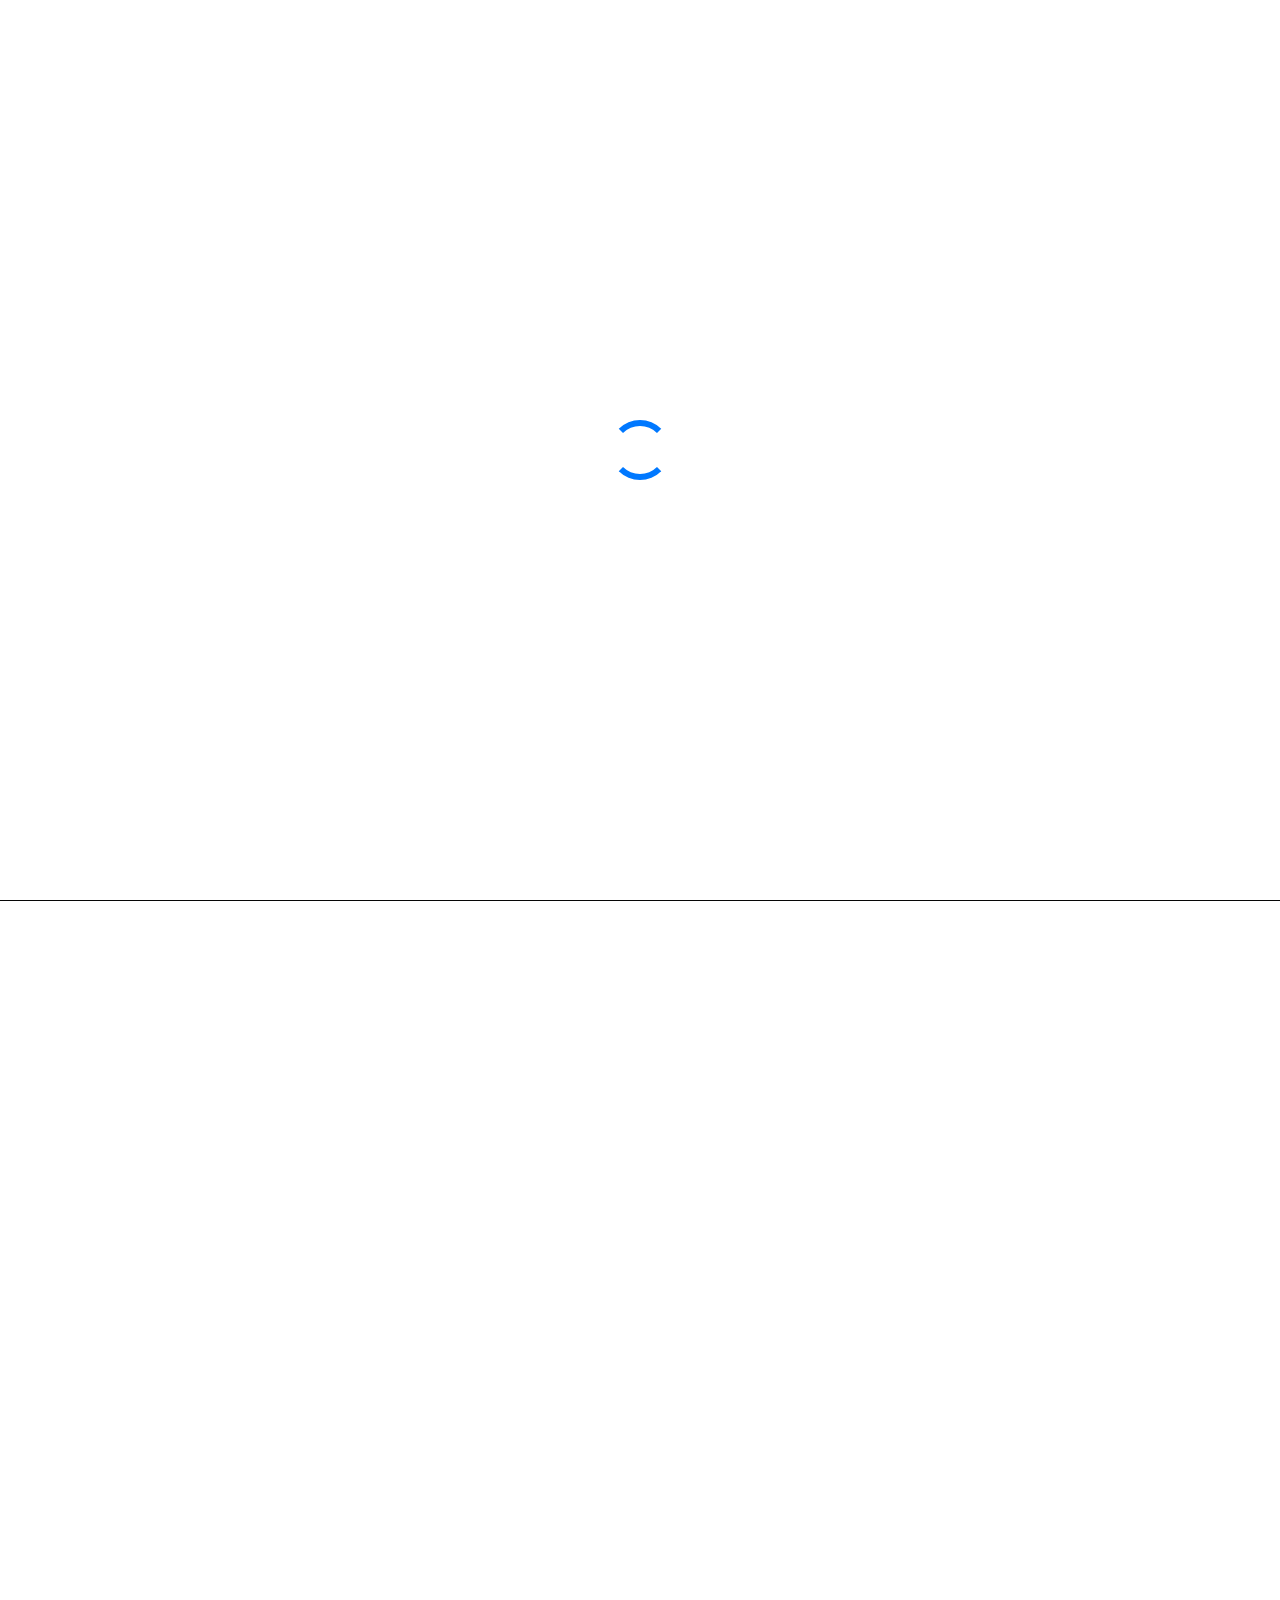
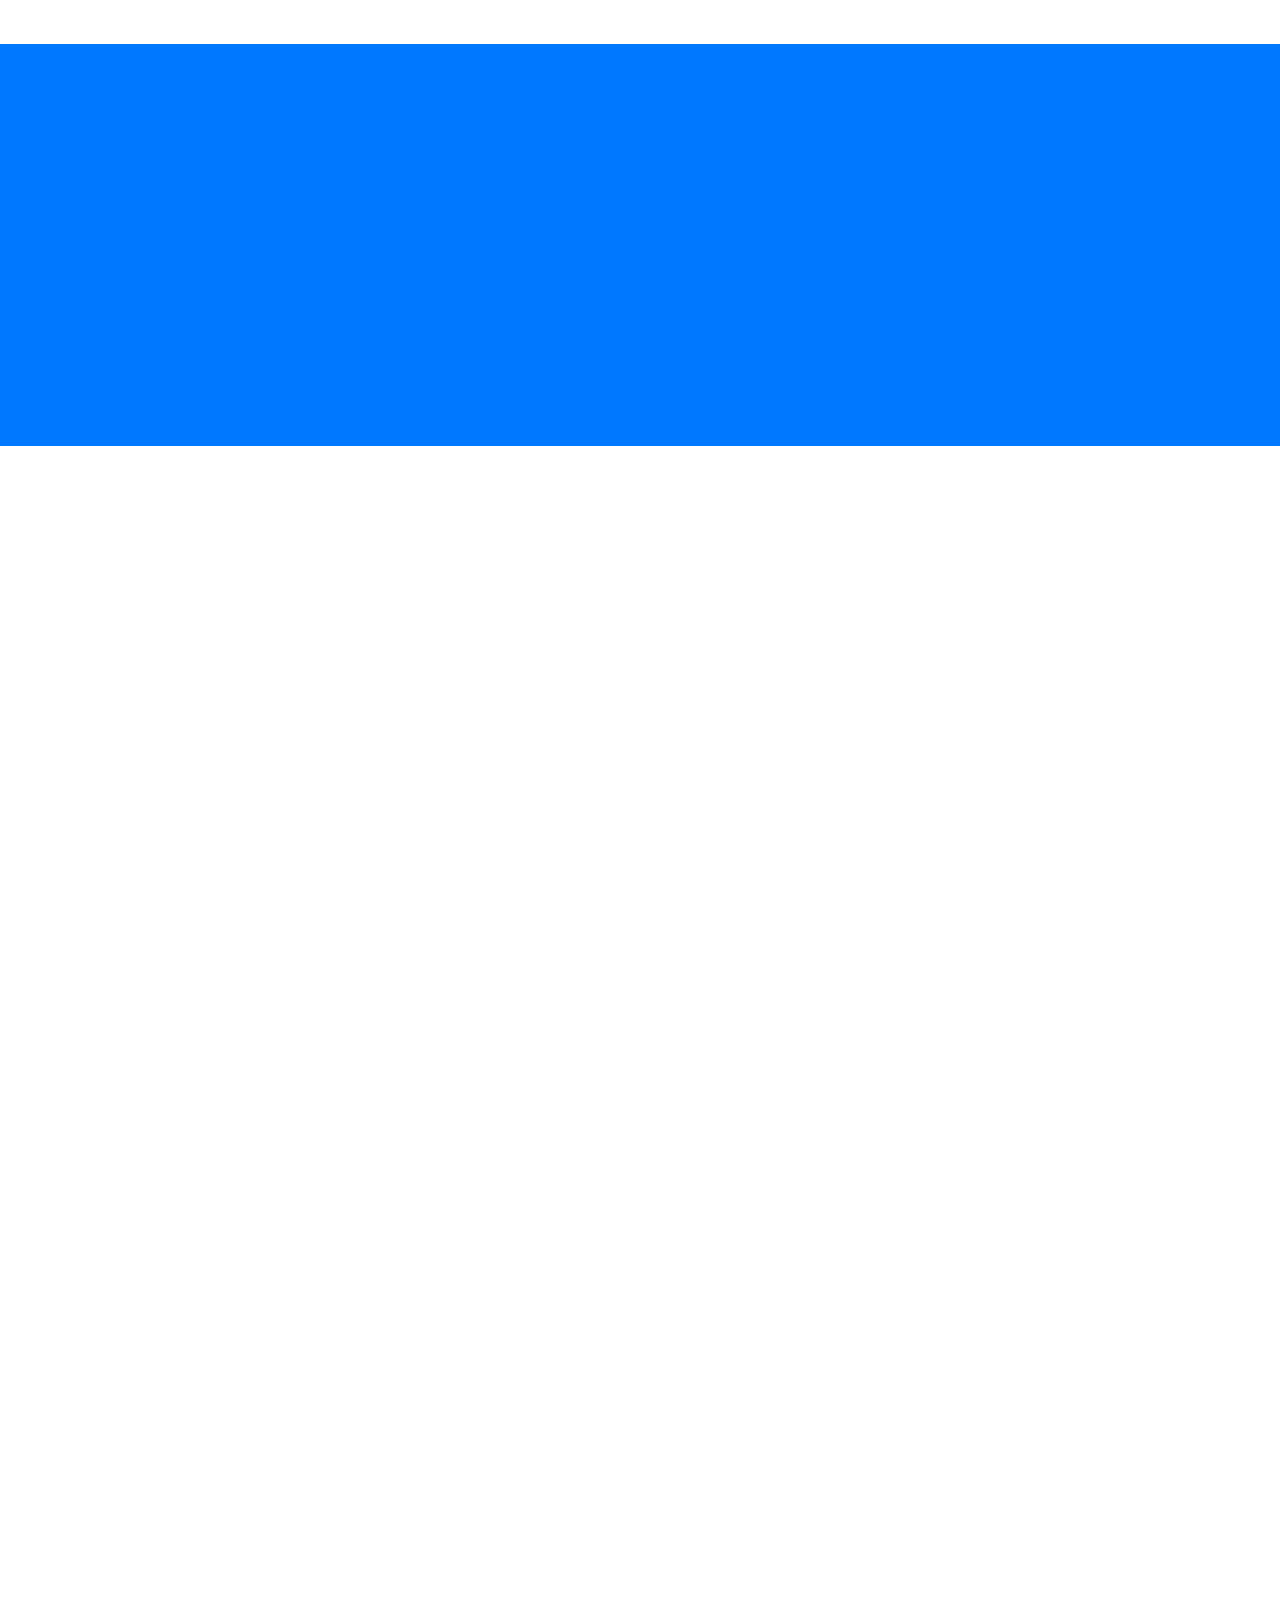
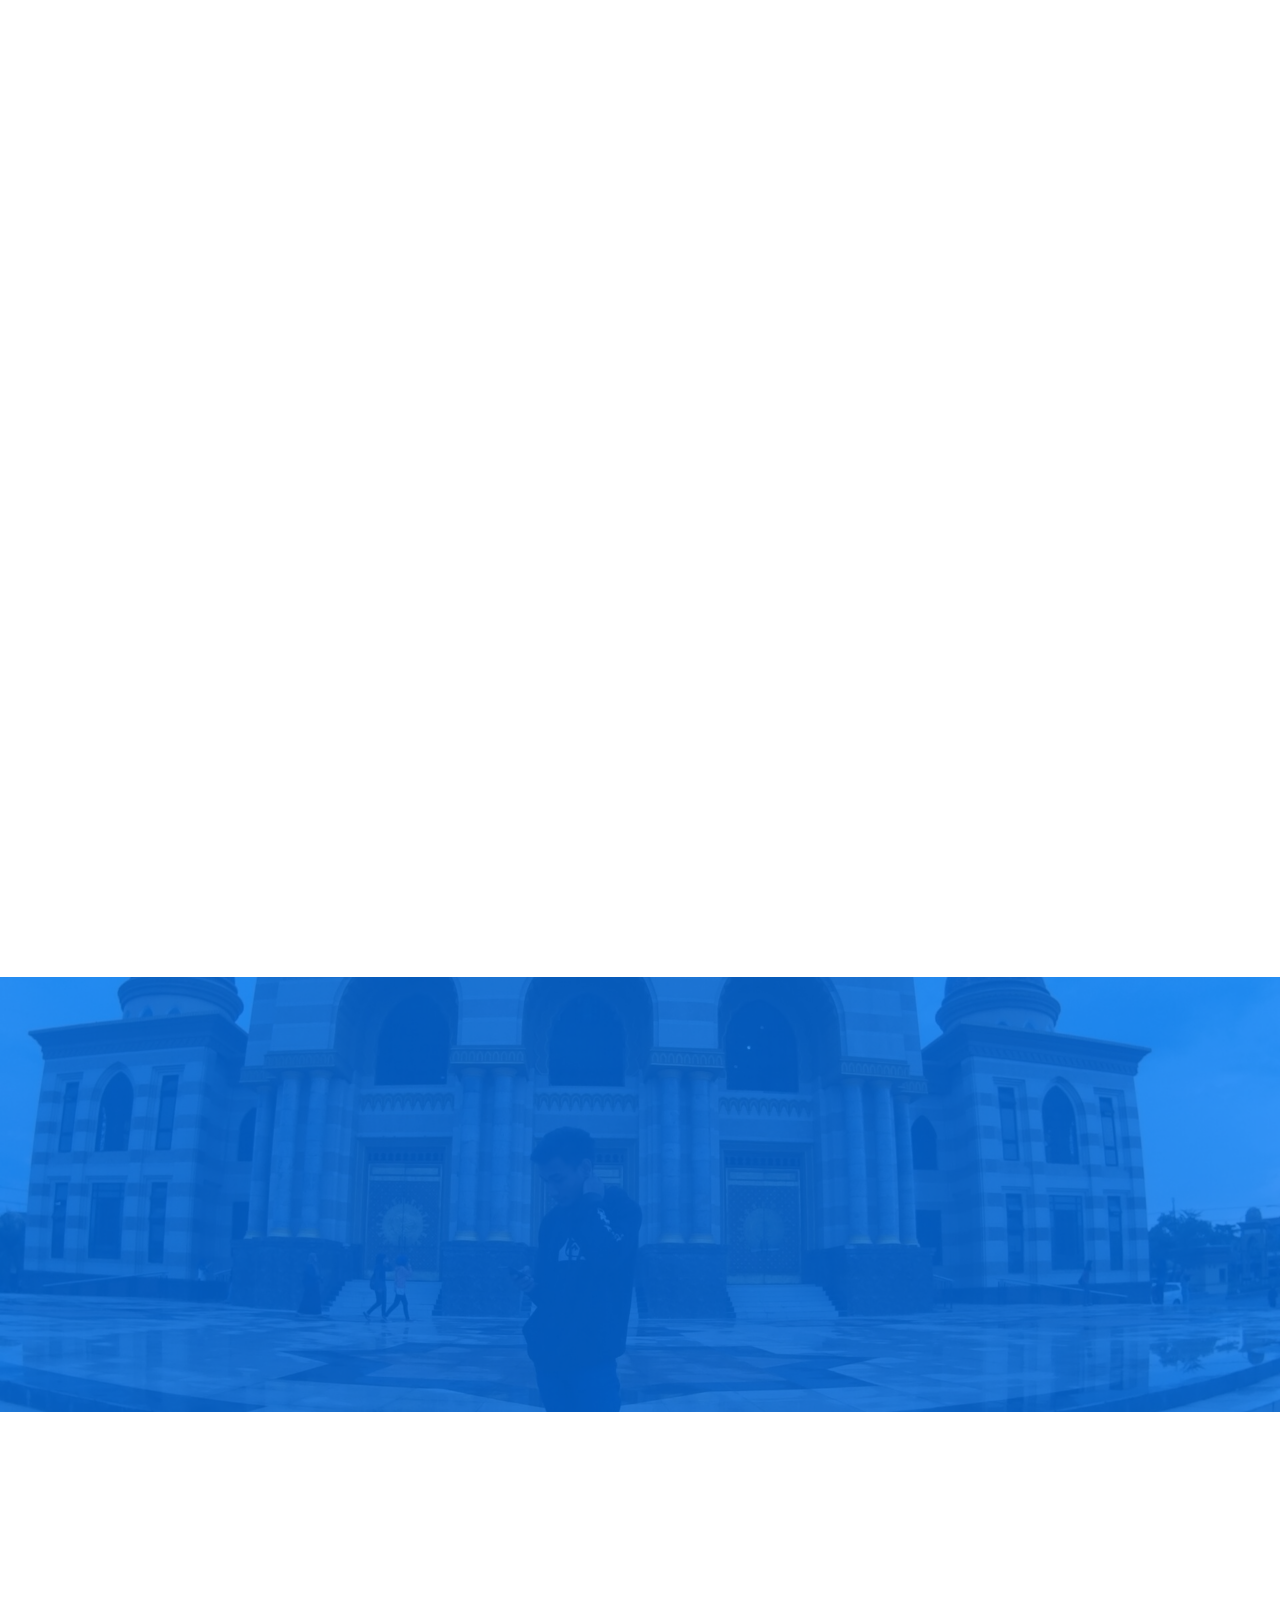
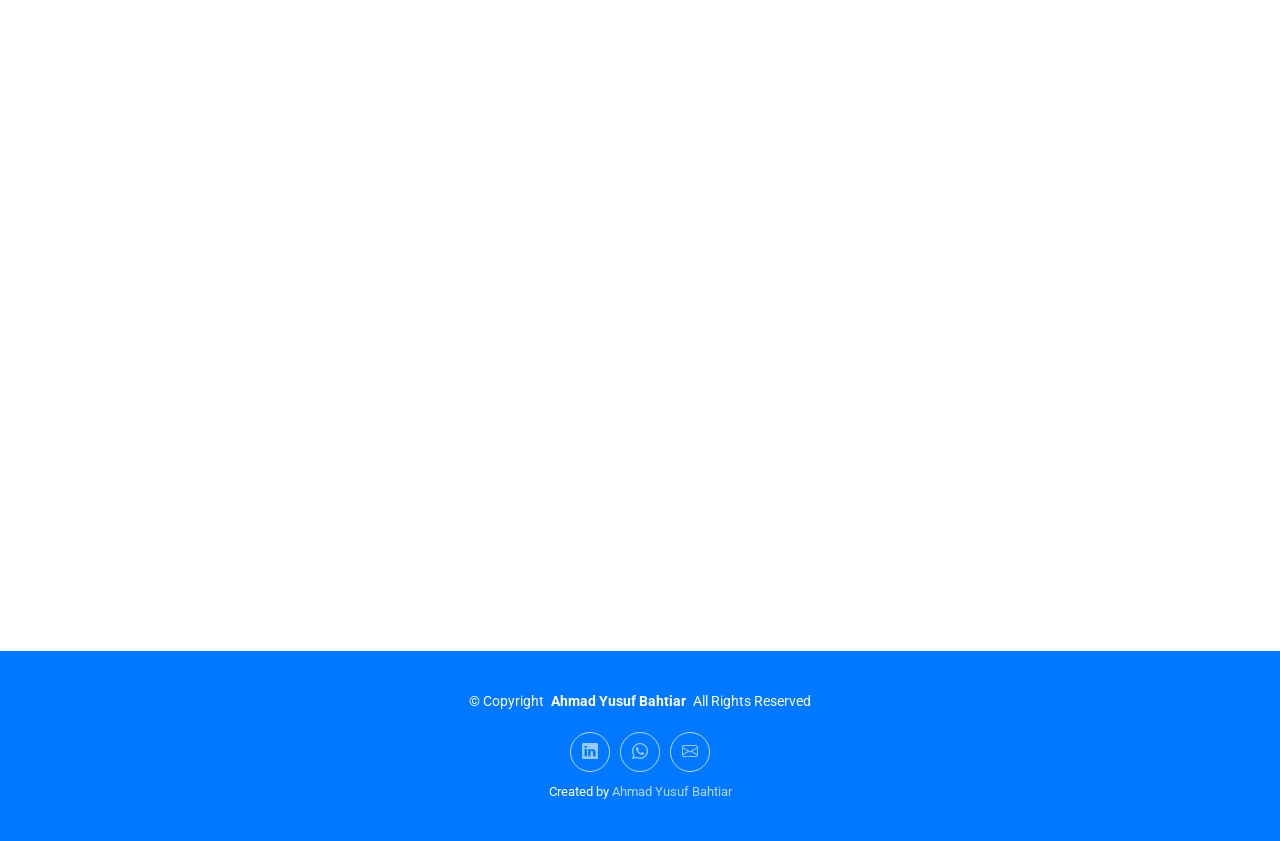
==== commit 6637a996: "[Updated] Skill" ====
--- a/docs/index.html
+++ b/docs/index.html
@@ -6,7 +6,7 @@
   <meta content="width=device-width, initial-scale=1.0" name="viewport">
   <title>Yusuf - Portofolio</title>
   <meta name="description" content="Portofolio Ahmad Yusuf Bahtiar">
-  <meta name="keywords" content="Portofolio Ahmad Yusuf Bahtiar">
+  <meta name="keywords" content="Portofolio Ahmad Yusuf Bahtiar, jasa pembuatan website jogja, website yogyakarta, software jogja, yogyakarta, website, web">
 
   <!-- Favicons -->
   <link href="assets/img/logoku.png" rel="icon">
@@ -117,9 +117,23 @@
               <h5>Skills</h5>
 
               <div class="progress">
-                <span class="skill"><span>HTML</span> <i class="val">90%</i></span>
+                <span class="skill"><span>PHP</span> <i class="val">90%</i></span>
                 <div class="progress-bar-wrap">
                   <div class="progress-bar" role="progressbar" aria-valuenow="90" aria-valuemin="0" aria-valuemax="100"></div>
+                </div>
+              </div><!-- End Skills Item -->
+
+              <div class="progress">
+                <span class="skill"><span>Laravel</span> <i class="val">90%</i></span>
+                <div class="progress-bar-wrap">
+                  <div class="progress-bar" role="progressbar" aria-valuenow="90" aria-valuemin="0" aria-valuemax="100"></div>
+                </div>
+              </div><!-- End Skills Item -->
+              
+              <div class="progress">
+                <span class="skill"><span>HTML</span> <i class="val">80%</i></span>
+                <div class="progress-bar-wrap">
+                  <div class="progress-bar" role="progressbar" aria-valuenow="80" aria-valuemin="0" aria-valuemax="100"></div>
                 </div>
               </div><!-- End Skills Item -->
 
@@ -134,13 +148,6 @@
                 <span class="skill"><span>JavaScript</span> <i class="val">75%</i></span>
                 <div class="progress-bar-wrap">
                   <div class="progress-bar" role="progressbar" aria-valuenow="75" aria-valuemin="0" aria-valuemax="100"></div>
-                </div>
-              </div><!-- End Skills Item -->
-
-              <div class="progress">
-                <span class="skill"><span>Laravel</span> <i class="val">85%</i></span>
-                <div class="progress-bar-wrap">
-                  <div class="progress-bar" role="progressbar" aria-valuenow="85" aria-valuemin="0" aria-valuemax="100"></div>
                 </div>
               </div><!-- End Skills Item -->
               
@@ -536,7 +543,7 @@
         <div class="info-wrap" data-aos="fade-up" data-aos-delay="200">
           <div class="row gy-5">
 
-            <div class="col-lg-4" onclick="window.open('https://www.linkedin.com/in/ahmad-yusuf-bahtiar-81301a258', '_blank')" style="cursor: pointer;" target="_blank">
+            <div class="col-lg-6" onclick="window.open('https://www.linkedin.com/in/ahmad-yusuf-bahtiar-81301a258', '_blank')" style="cursor: pointer;" target="_blank">
               <div class="info-item d-flex align-items-center">
                 <i class="bi bi-linkedin flex-shrink-0"></i>
                 <div>
@@ -557,7 +564,7 @@
             </div> -->
             <!-- End Info Item -->
 
-            <div class="col-lg-4" onclick="window.open('mailto:ahmadyusufbahtiar0@gmail.com', '_blank')" style="cursor: pointer;" target="_blank">
+            <div class="col-lg-6" onclick="window.open('mailto:ahmadyusufbahtiar0@gmail.com', '_blank')" style="cursor: pointer;" target="_blank">
               <div class="info-item d-flex align-items-center">
                 <i class="bi bi-envelope flex-shrink-0"></i>
                 <div>
@@ -655,9 +662,10 @@
         var whatsapp = document.getElementById('whatsapp').value;
         var subject = document.getElementById('subject').value;
         var message = document.getElementById('message').value;
-
-        // Buat link WhatsApp
-        href=`https://api.whatsapp.com/send?phone=+6287839531101&text=*Hai, Mas Yusuf.*! Saya menghubungi anda.%0A%0ANama : ${name}%0ANo Whatsapp : ${whatsapp}%0ASubject : ${subject}%0AMessage : ${message}%0A%0ATerima Kasih.`;
+        var encryptedPhone = 'KzYyODc4Mzk1MzExMDE=';
+        var decodedPhone = atob(encryptedPhone);
+
+        var href = `https://api.whatsapp.com/send?phone=${decodedPhone}&text=*Hai, Mas Yusuf.*! Saya menghubungi anda.%0A%0ANama : ${name}%0ANo Whatsapp : ${whatsapp}%0ASubject : ${subject}%0AMessage : ${message}%0A%0ATerima Kasih.`;
 
         window.open(href, '_blank');
     }
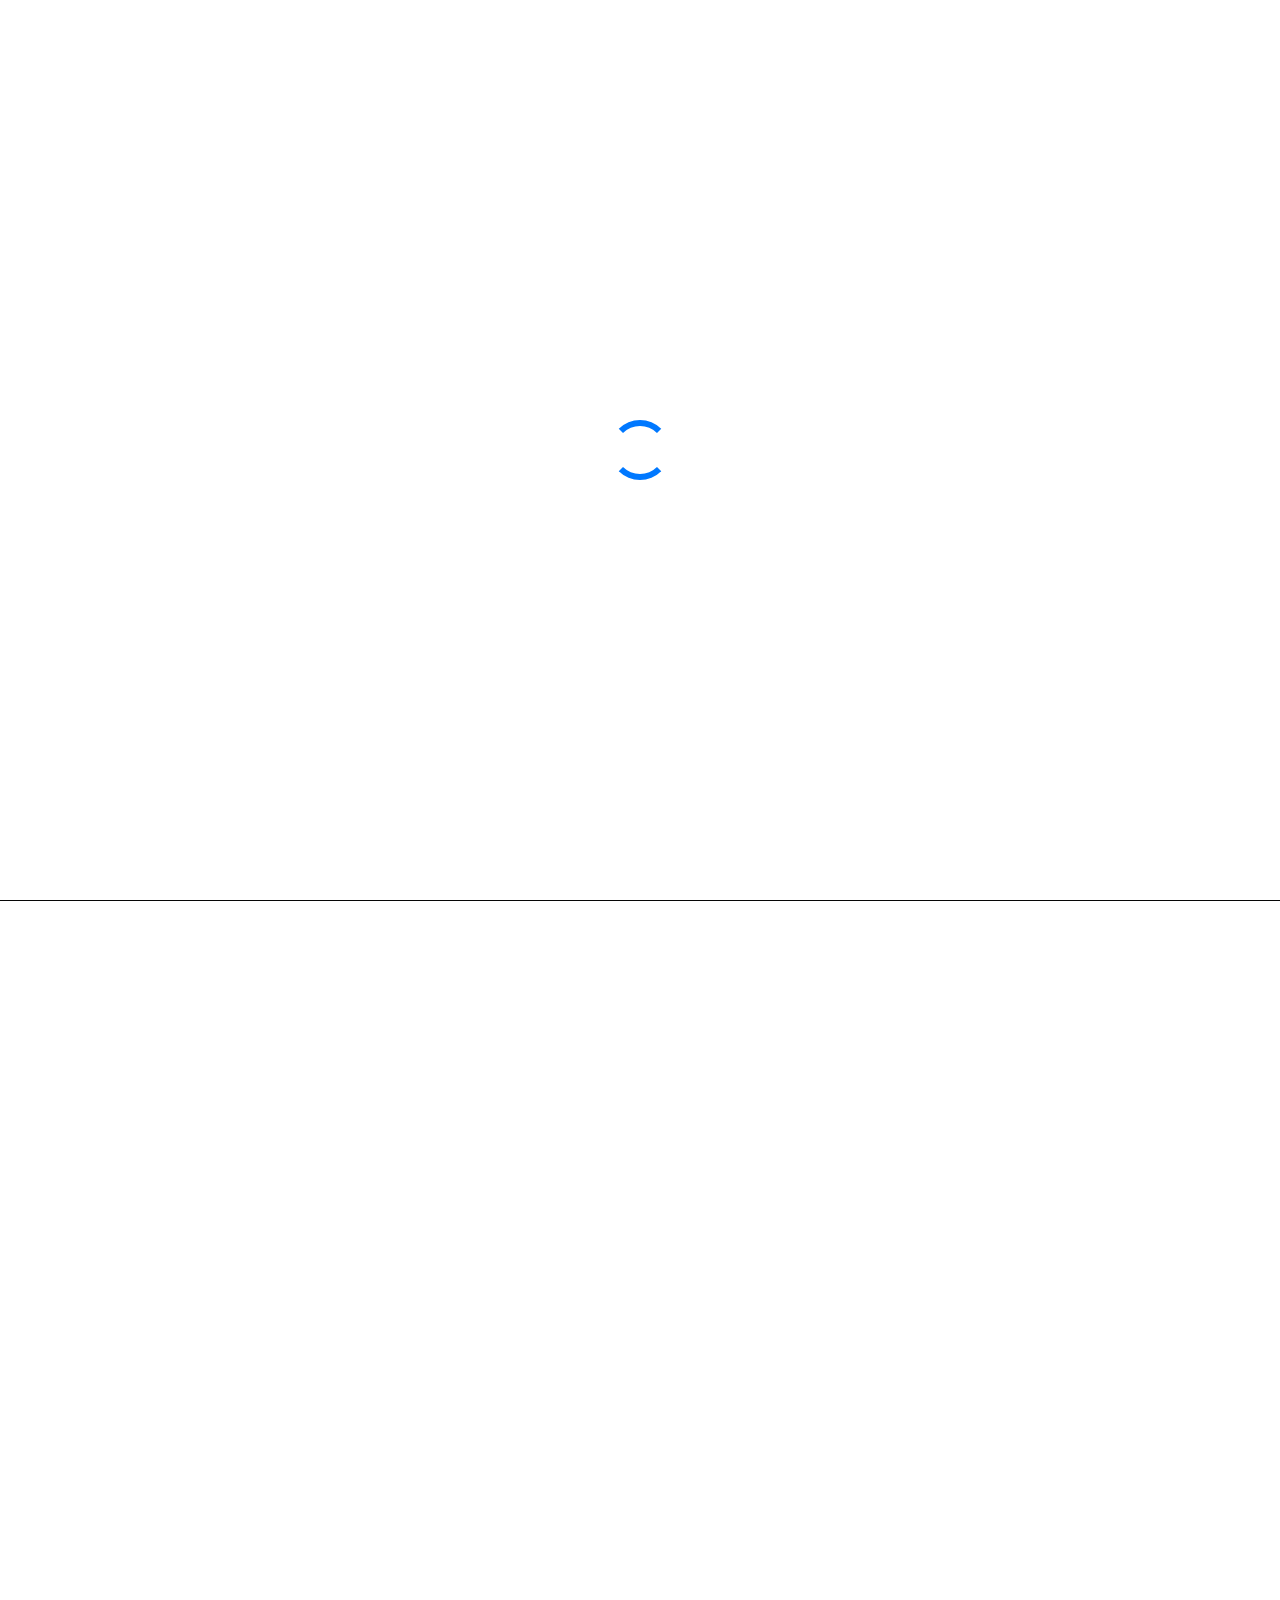
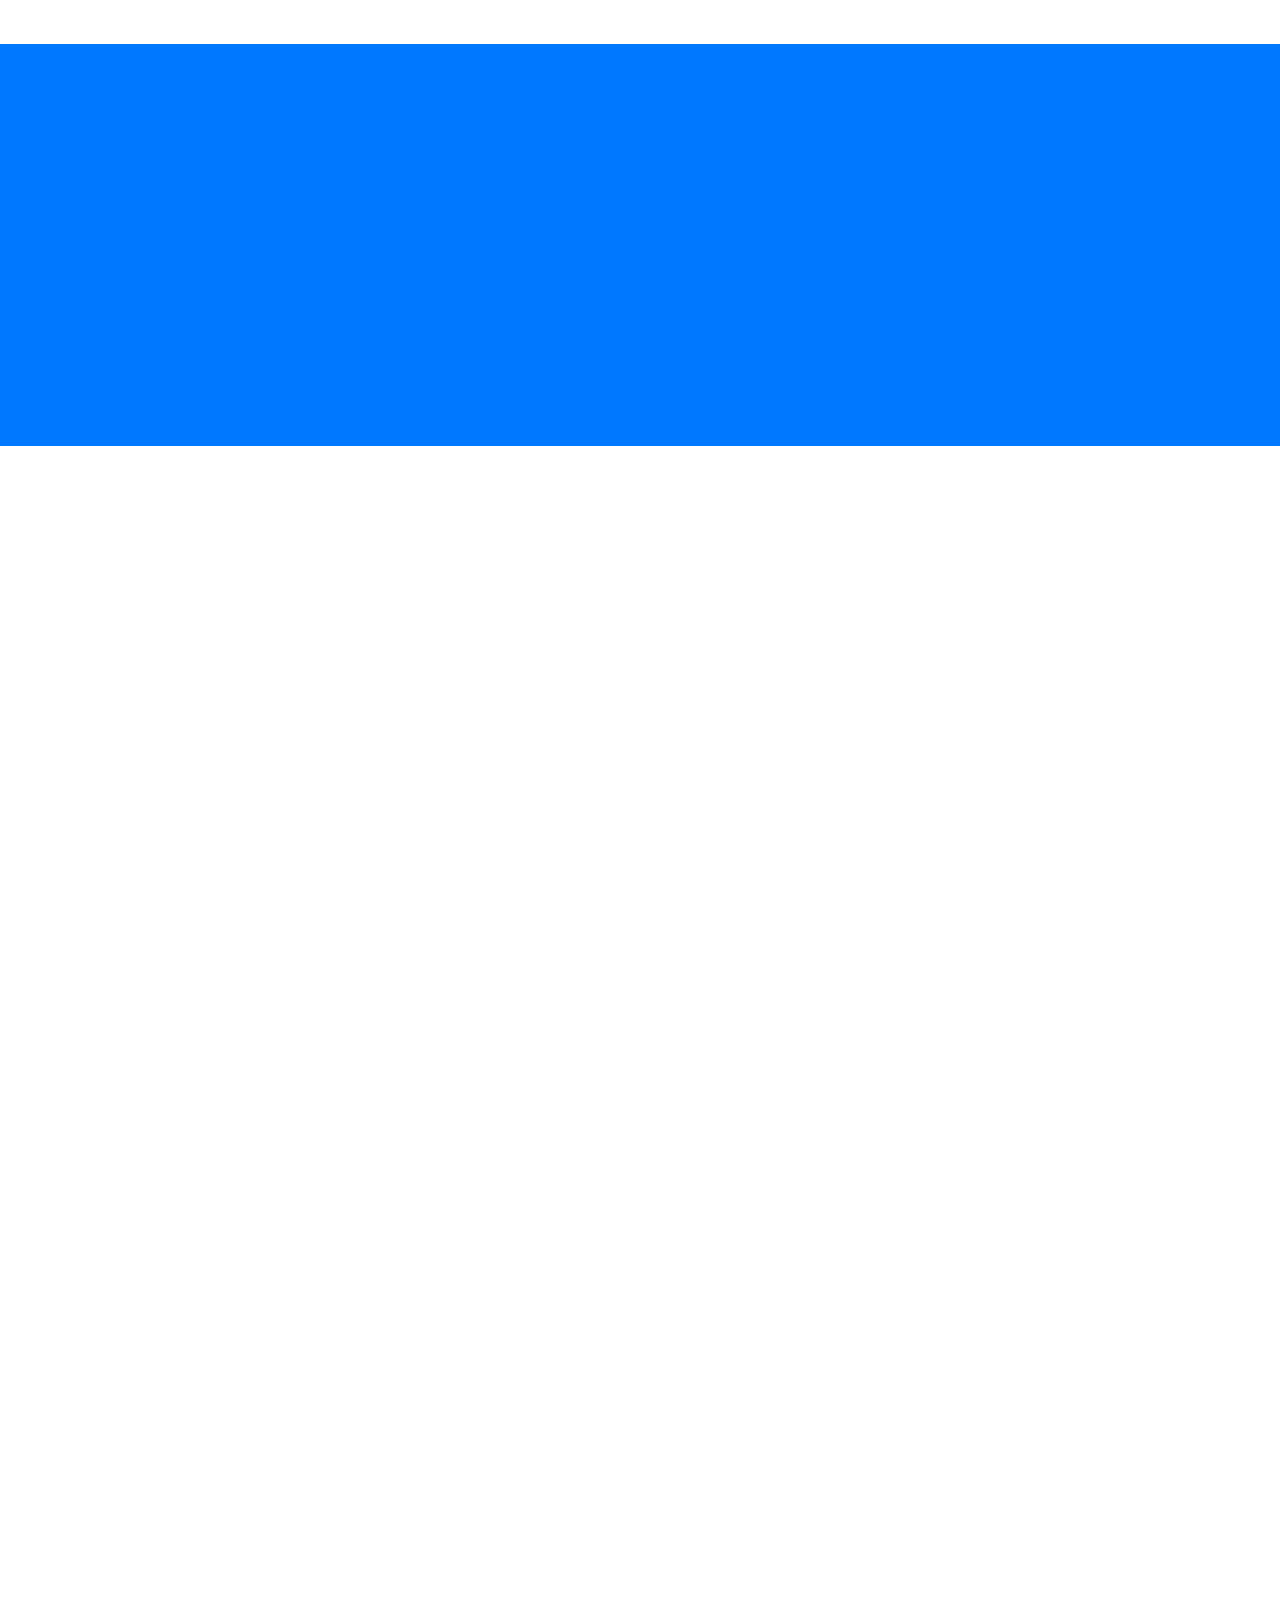
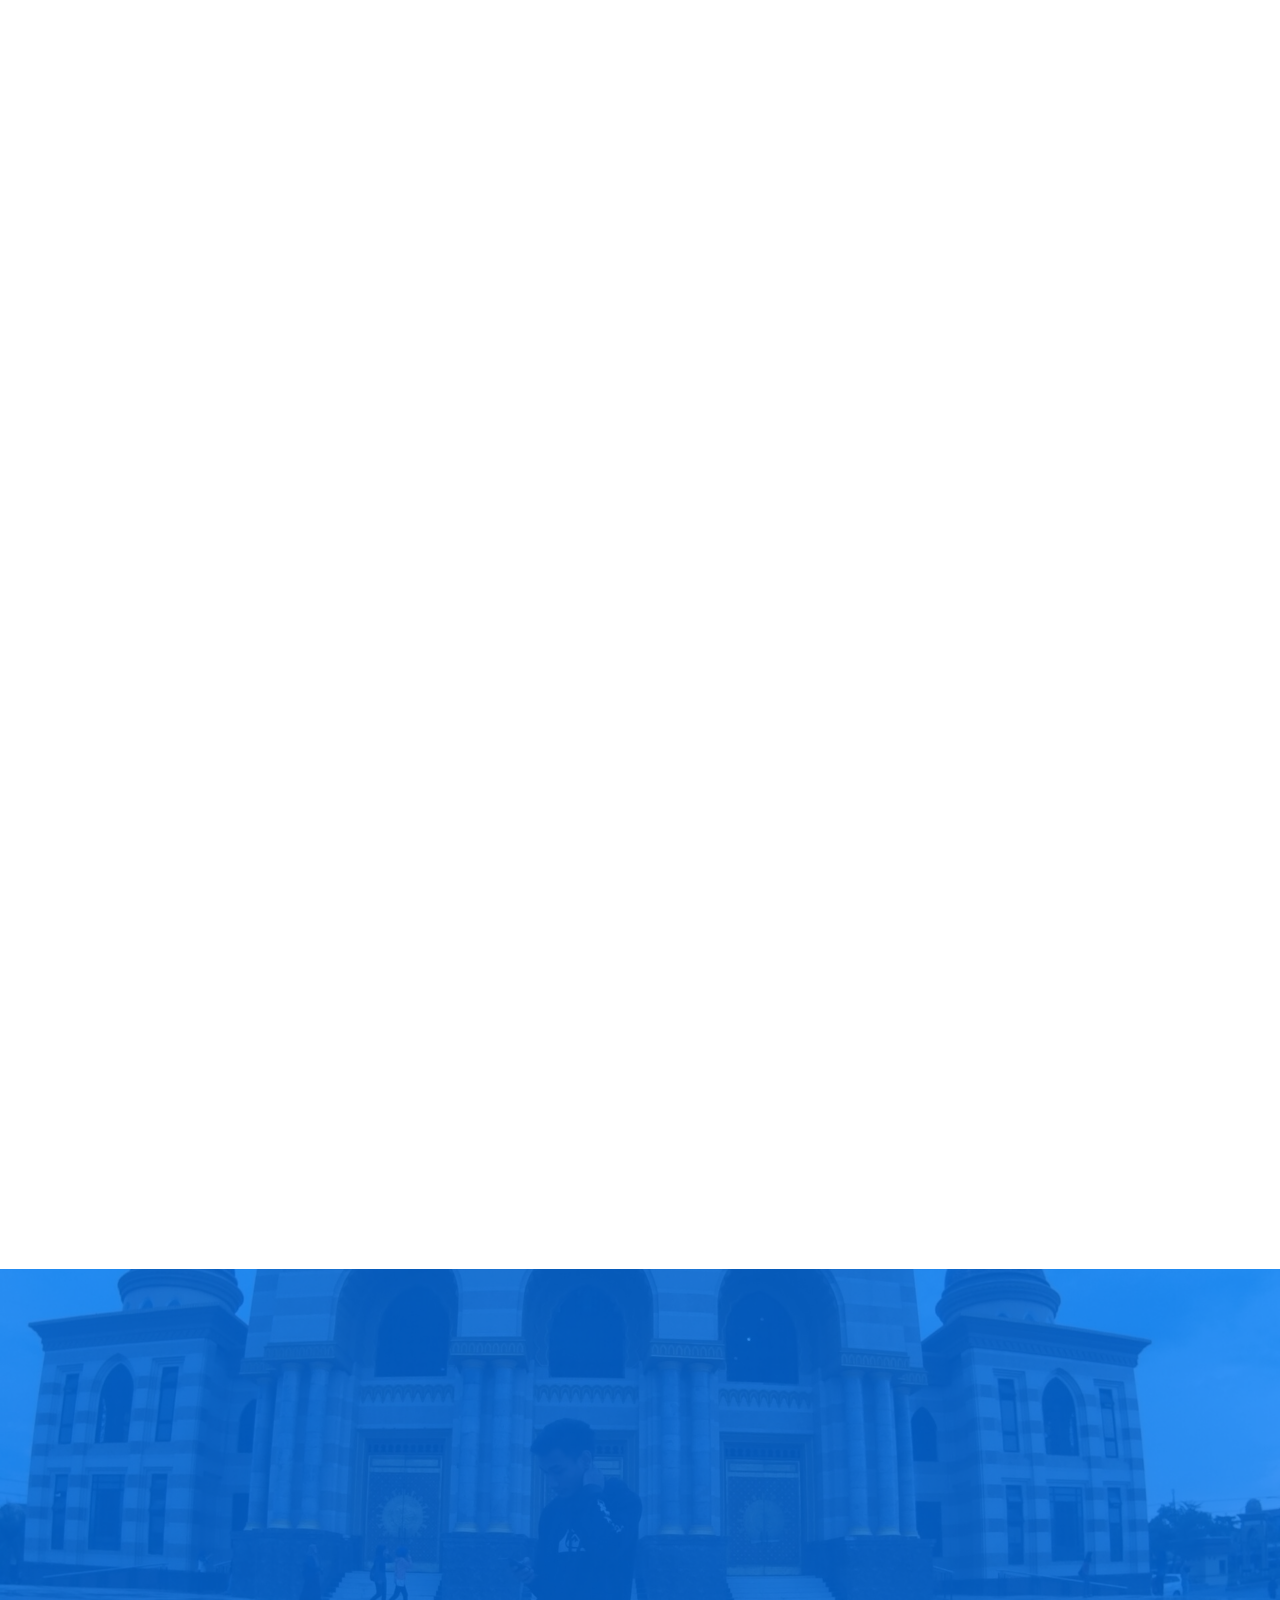
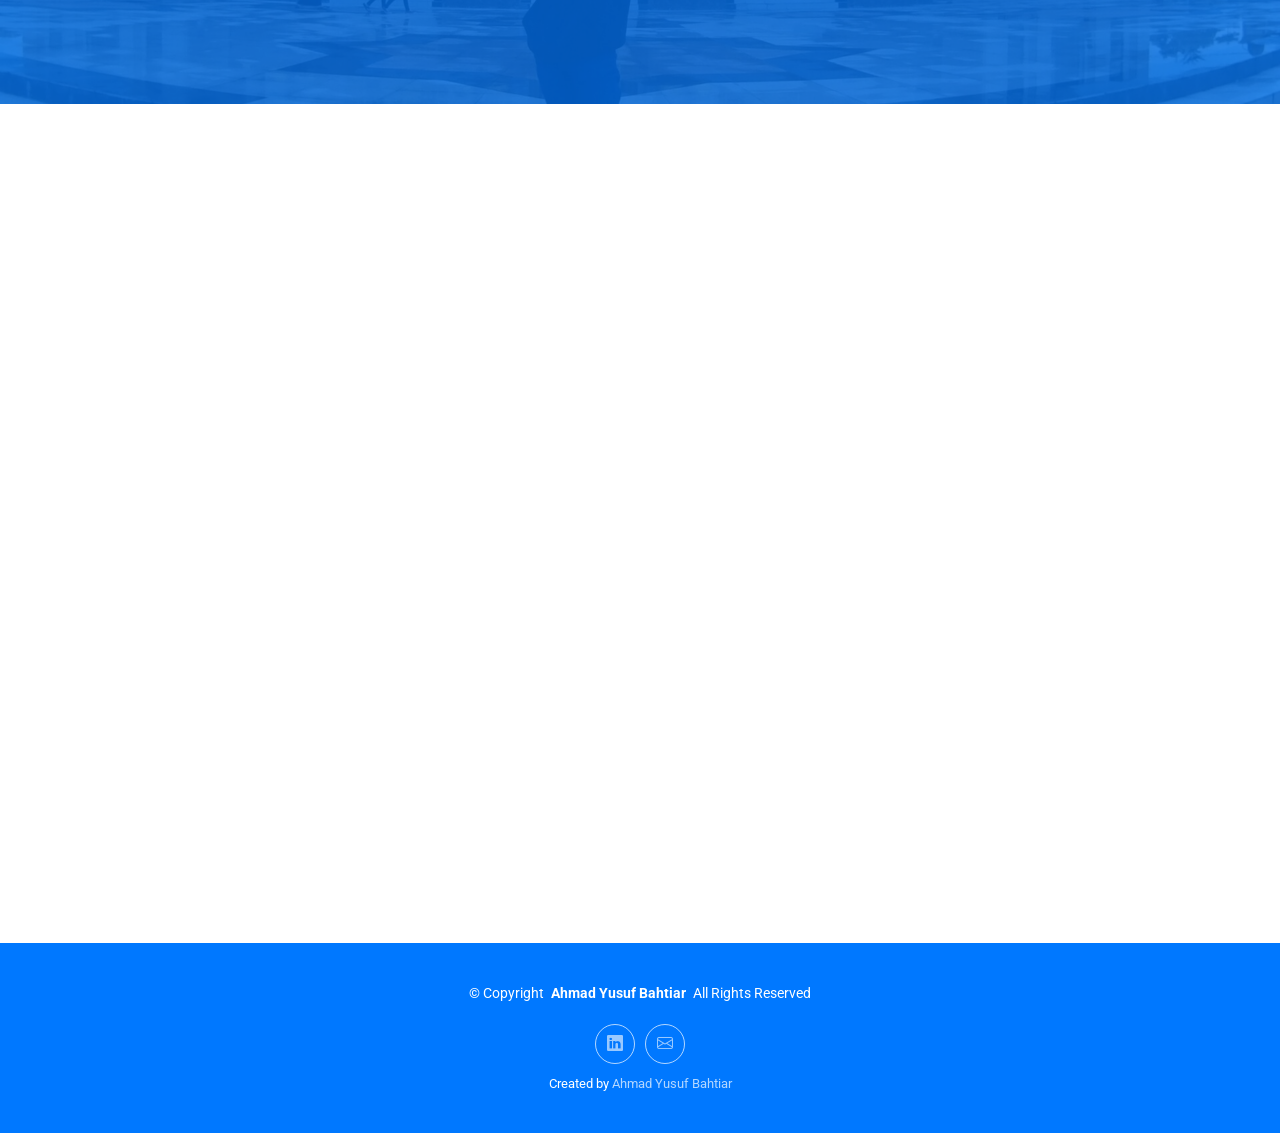
==== commit 058ef761: "[Added] New Portofolio" ====
--- a/docs/index.html
+++ b/docs/index.html
@@ -108,7 +108,7 @@
                 <p><strong>Name: </strong> <span>Ahmad Yusuf Bahtiar</span></p>
                 <p><strong>Profile: </strong> <span>Full Stack Developer</span></p>
                 <p href="mailto:ahmadyusufbahtiar0@gmail.com"><strong>Email: </strong> <a href="mailto:ahmadyusufbahtiar0@gmail.com">ahmadyusufbahtiar0@gmail.com</a></p>
-                <p><strong>Phone: </strong> <a href="tel:6287839531101">(62) 878-3953-1101</a></p>
+                <!-- <p><strong>Phone: </strong> <a href="tel:6287839531101">(62) 878-3953-1101</a></p> -->
               </div>
             </div>
 
@@ -390,6 +390,36 @@
               </div>
             </div>
             <!-- End Portfolio Item -->
+
+            <div class="col-lg-4 col-md-6 portfolio-item isotope-item filter-product">
+              <img src="assets/img/portfolio/product-3.png" class="img-fluid" alt="">
+              <div class="portfolio-info">
+                <h4>Gua Pindul</h4>
+                <p>Engaging marketing website showcasing the natural beauty and attractions of Gua Pindul in Gunungkidul, Yogyakarta</p>
+                <a href="assets/img/portfolio/product-3.png" title="Gua Pindul" data-gallery="portfolio-gallery-product" class="glightbox preview-link"><i class="bi bi-zoom-in"></i></a>
+                <a href="https://guapindul.com" title="More Details" class="details-link"><i class="bi bi-link-45deg"></i></a>
+              </div>
+            </div><!-- End Portfolio Item -->
+
+            <div class="col-lg-4 col-md-6 portfolio-item isotope-item filter-product">
+              <img src="assets/img/portfolio/product-4.png" class="img-fluid" alt="">
+              <div class="portfolio-info">
+                <h4>Yogyakarta Craft</h4>
+                <p>Yogyakarta Craft is a leading manufacturer of high-quality, unique, and aesthetically pleasing wooden household items. We use sustainable materials and traditional craftsmanship to create beautiful and functional items for your home, such as wooden cutting boards, spoons, and decorative items.</p>
+                <a href="assets/img/portfolio/product-4.png" title="Yogyakarta Craft" data-gallery="portfolio-gallery-product" class="glightbox preview-link"><i class="bi bi-zoom-in"></i></a>
+                <a href="https://yogyakartacraft.com" title="More Details" class="details-link"><i class="bi bi-link-45deg"></i></a>
+              </div>
+            </div><!-- End Portfolio Item -->
+
+            <div class="col-lg-4 col-md-6 portfolio-item isotope-item filter-product">
+              <img src="assets/img/portfolio/product-5.png" class="img-fluid" alt="">
+              <div class="portfolio-info">
+                <h4>Mitra Teknik Yasatama</h4>
+                <p>Mitra Teknik Yasatama is a leading company in the field of high-quality metal casting, offering a wide range of products and services with the highest standards of quality and precision.</p>
+                <a href="assets/img/portfolio/product-5.png" title="Mitra Teknik Yasatama" data-gallery="portfolio-gallery-product" class="glightbox preview-link"><i class="bi bi-zoom-in"></i></a>
+                <a href="https://mitrateknikyasatama.com" title="More Details" class="details-link"><i class="bi bi-link-45deg"></i></a>
+              </div>
+            </div><!-- End Portfolio Item -->
 
             <div class="col-lg-4 col-md-6 portfolio-item isotope-item filter-product">
               <img src="assets/img/portfolio/product-2.png" class="img-fluid" alt="">
@@ -622,7 +652,7 @@
       <div class="social-links d-flex justify-content-center">
         <!-- <a href=""><i class="bi bi-twitter-x"></i></a> -->
         <a href="https://www.linkedin.com/in/ahmad-yusuf-bahtiar-81301a258'" target="_blank"><i class="bi bi-linkedin"></i></a>
-        <a href="https://api.whatsapp.com/send?phone=6287839531101" target="_blank"><i class="bi bi-whatsapp"></i></a>
+        <!-- <a href="https://api.whatsapp.com/send?phone=6287839531101" target="_blank"><i class="bi bi-whatsapp"></i></a> -->
         <a href="mailto:ahmadyusufbahtiar0@gmail.com" target="_blank"><i class="bi bi-envelope"></i></a>
       </div>
       <div class="credits">
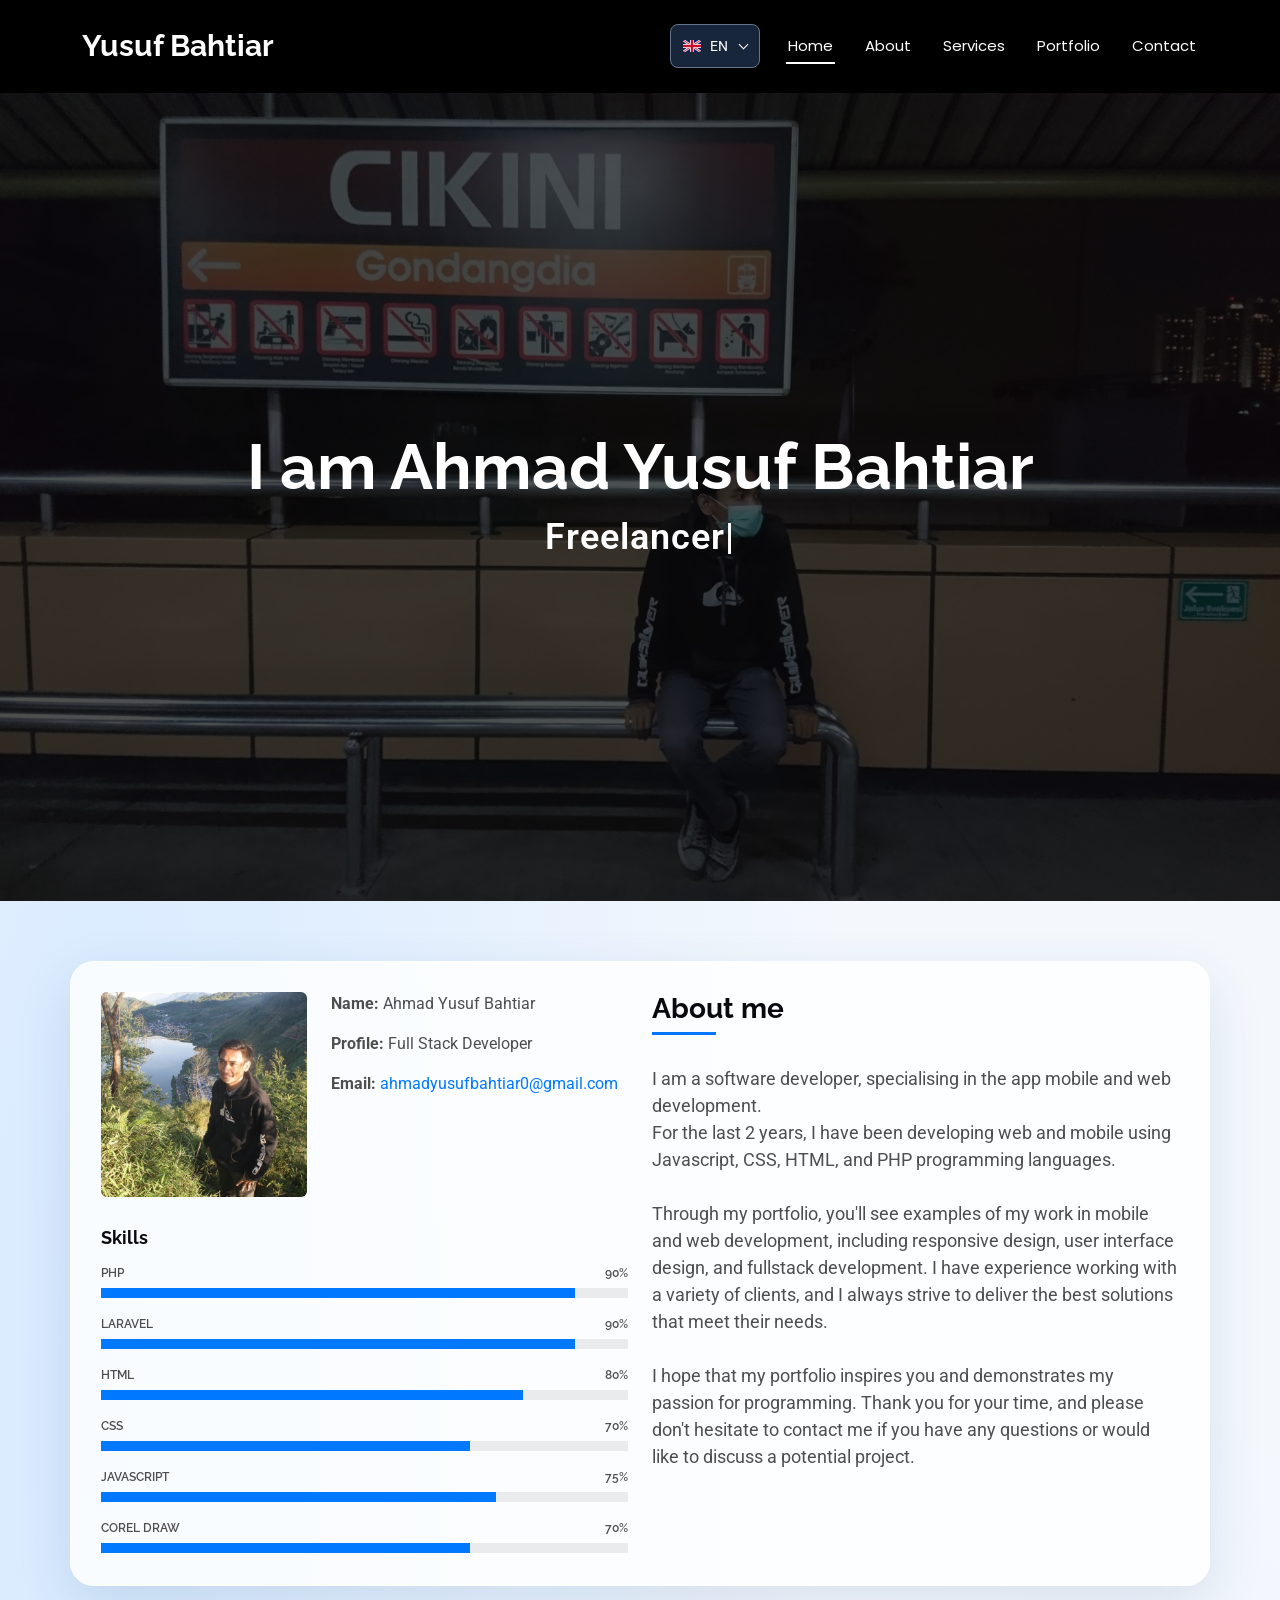
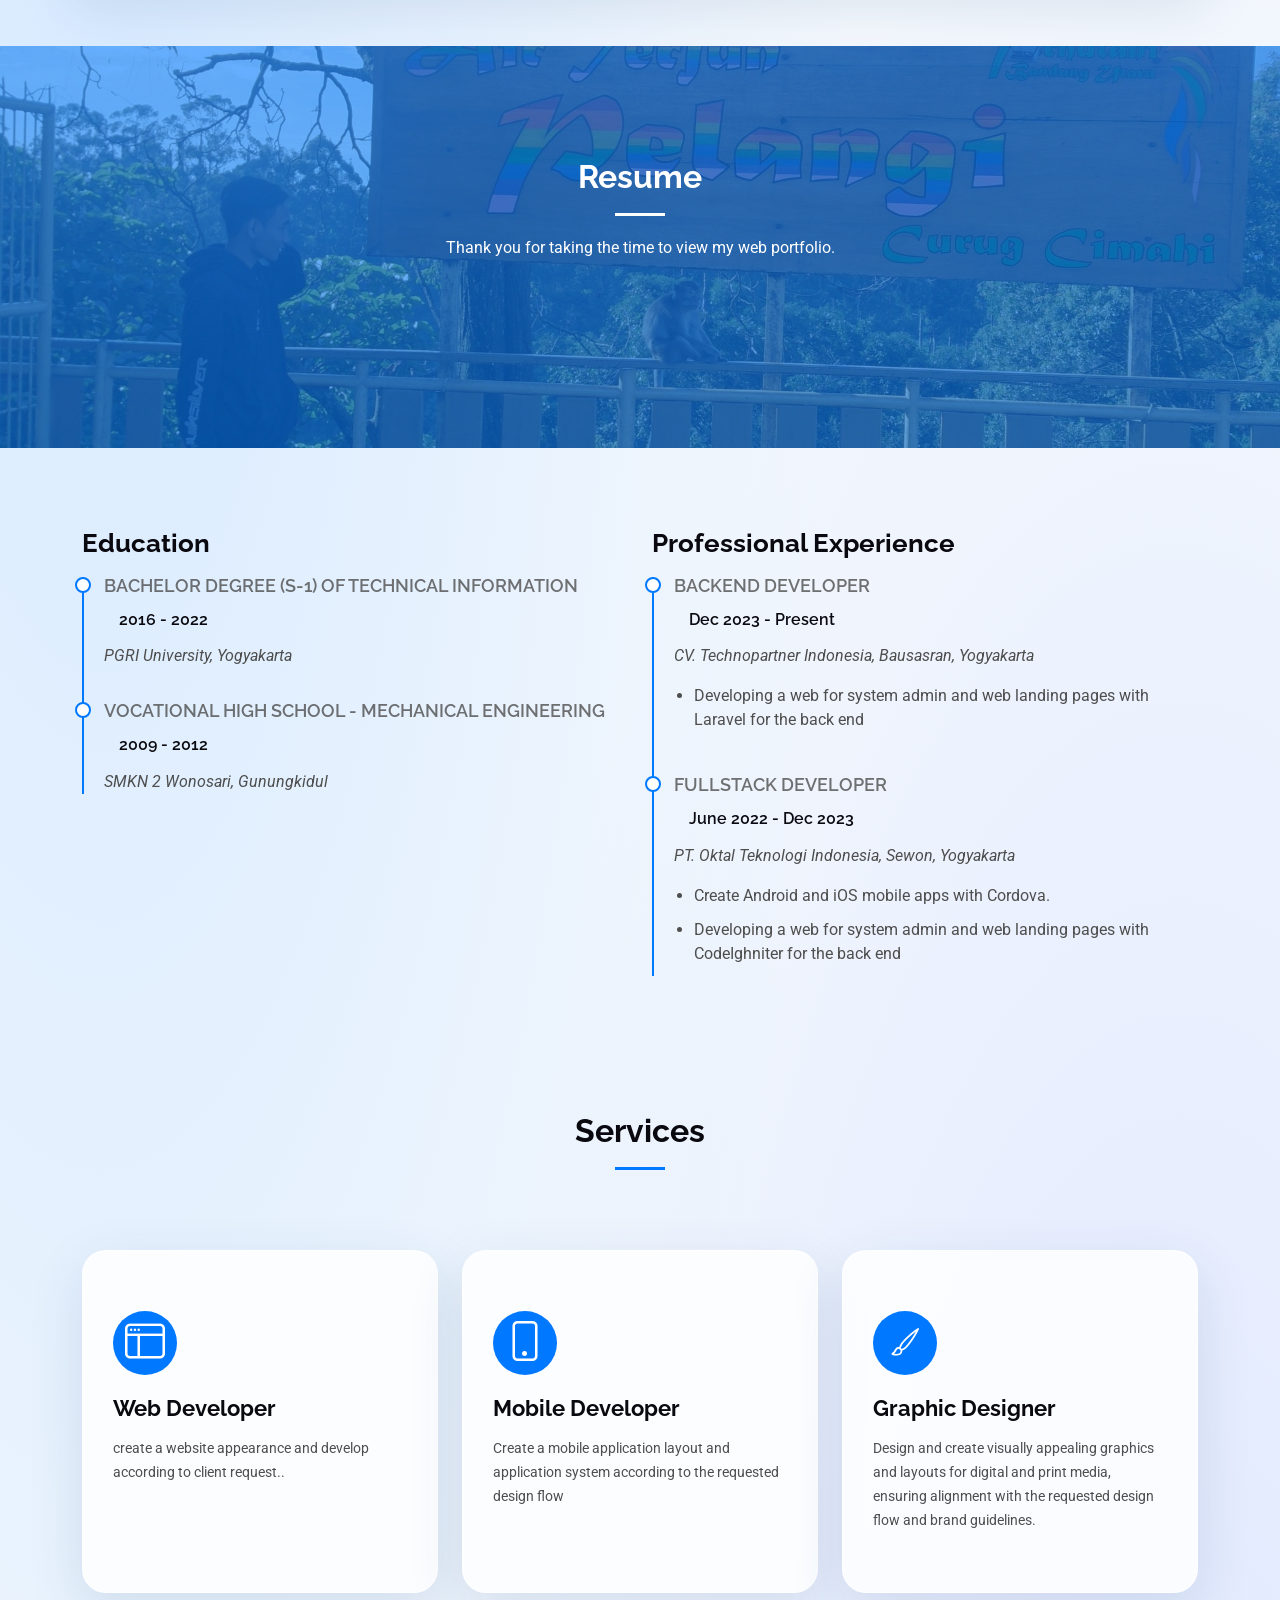
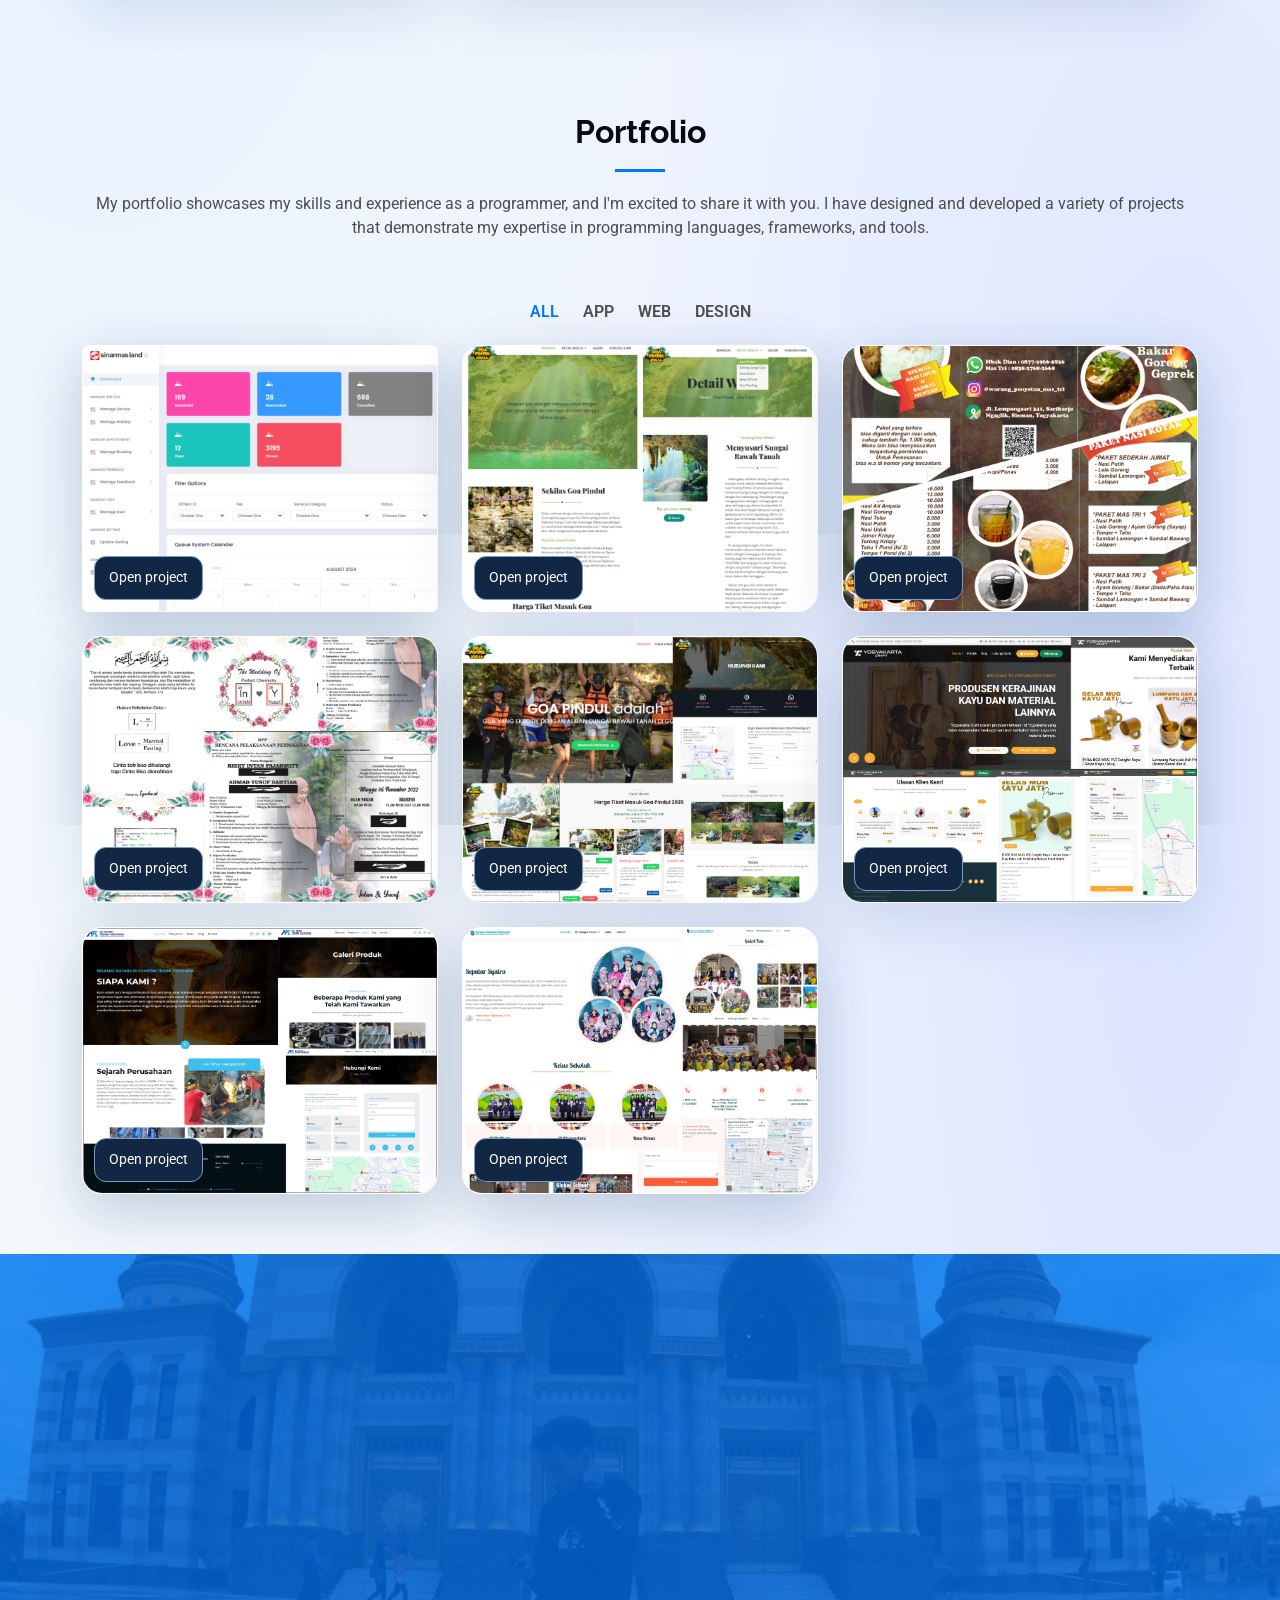
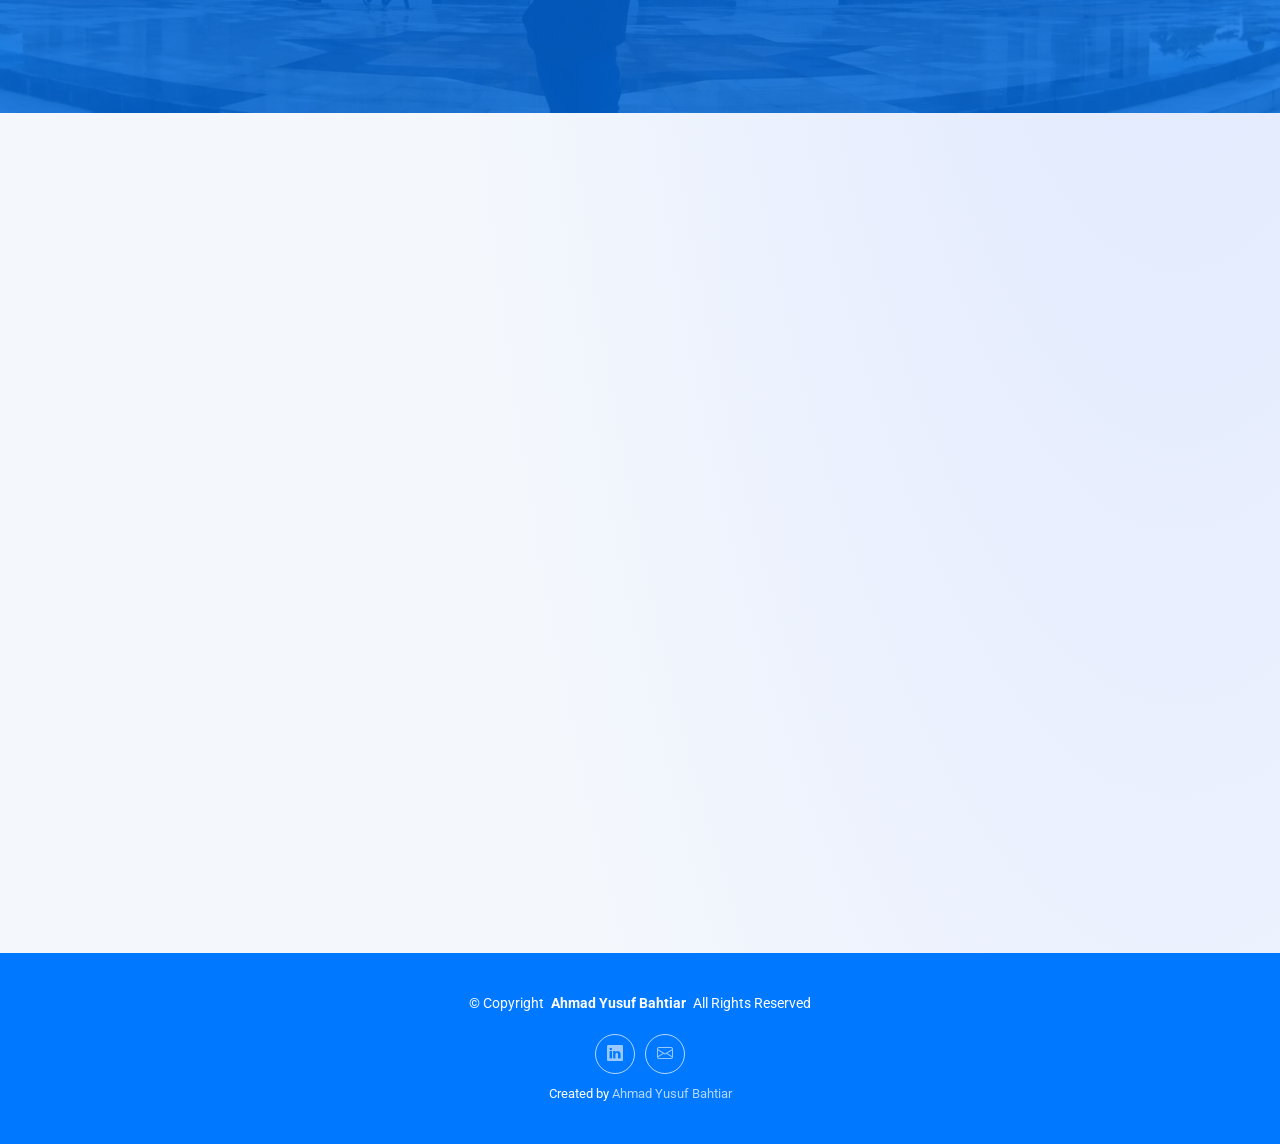
==== commit f3a6783a: "Add folding portfolio cards and language switcher" ====
--- a/docs/index.html
+++ b/docs/index.html
@@ -4,7 +4,7 @@
 <head>
   <meta charset="utf-8">
   <meta content="width=device-width, initial-scale=1.0" name="viewport">
-  <title>Yusuf - Portofolio</title>
+  <title>Yusuf - Portfolio</title>
   <meta name="description" content="Portofolio Ahmad Yusuf Bahtiar">
   <meta name="keywords" content="Portofolio Ahmad Yusuf Bahtiar, jasa pembuatan website jogja, website yogyakarta, software jogja, yogyakarta, website, web">
 
@@ -46,6 +46,17 @@
         <!-- <img src="assets/img/logo.png" alt=""> -->
         <h1 class="sitename">Yusuf Bahtiar</h1>
       </a>
+
+      <details id="portfolio-language" class="language-picker">
+        <summary aria-label="Language">
+          <span class="language-flag" aria-hidden="true"></span>
+          <span class="language-code">EN</span>
+        </summary>
+        <div class="language-options">
+          <button type="button" data-language="en" lang="en" aria-pressed="true"><span class="language-flag" aria-hidden="true"></span>English</button>
+          <button type="button" data-language="id" lang="id" aria-pressed="false"><span class="language-flag flag-id" aria-hidden="true"></span>Bahasa Indonesia</button>
+        </div>
+      </details>
 
       <nav id="navmenu" class="navmenu">
         <ul>
@@ -87,7 +98,7 @@
 
       <div class="container d-flex flex-column align-items-center justify-content-center text-center" data-aos="fade-up" data-aos-delay="100">
         <h2>I am Ahmad Yusuf Bahtiar</h2>
-        <p><span class="typed" data-typed-items="Freelancer, Web Developer, PHP Developer, Graphic Designer"></span></p>
+        <p><span class="typed" data-typed-items="Freelancer, Web Developer, PHP Developer, Graphic Designer" data-typed-items-id="Pekerja Lepas, Pengembang Web, Pengembang PHP, Desainer Grafis"></span></p>
       </div>
 
     </section><!-- /Hero Section -->
@@ -351,7 +362,8 @@
 
             <div class="col-lg-4 col-md-6 portfolio-item isotope-item filter-app">
               <img src="assets/img/portfolio/app-1.png" class="img-fluid rounded" alt="">
-              <div class="portfolio-info">
+              <button type="button" class="portfolio-cover-toggle" aria-expanded="false" aria-controls="project-info-1">Open project</button>
+              <div class="portfolio-info" id="project-info-1" inert>
                 <h4>Sinarmas Land Queue System</h4>
                 <p>Queue system Admin App that efficiently manages<br>customer service interactions, ensuring seamless service delivery.</p>
                 <a href="assets/img/portfolio/app-1.png" title="Sinarmas Land" data-gallery="portfolio-gallery-app" class="glightbox preview-link rounded"><i class="bi bi-zoom-in"></i></a>
@@ -362,17 +374,19 @@
 
             <div class="col-lg-4 col-md-6 portfolio-item isotope-item filter-product">
               <img src="assets/img/portfolio/product-1.png" class="img-fluid" alt="">
-              <div class="portfolio-info">
+              <button type="button" class="portfolio-cover-toggle" aria-expanded="false" aria-controls="project-info-2">Open project</button>
+              <div class="portfolio-info" id="project-info-2" inert>
                 <h4>Goa Pindul Jogja</h4>
                 <p>Engaging marketing website showcasing the natural beauty and attractions of Goa Pindul in Gunungkidul, Yogyakarta</p>
                 <a href="assets/img/portfolio/product-1.png" title="Goa Pindul Jogja" data-gallery="portfolio-gallery-product" class="glightbox preview-link"><i class="bi bi-zoom-in"></i></a>
-                <a href="https://goapinduljogja.com" title="More Details" class="details-link"><i class="bi bi-link-45deg"></i></a>
+                <a href="https://goapinduljogja.com" title="More Details" class="details-link" target="_blank"><i class="bi bi-link-45deg"></i></a>
               </div>
             </div><!-- End Portfolio Item -->
 
             <div class="col-lg-4 col-md-6 portfolio-item isotope-item filter-branding">
               <img src="assets/img/portfolio/branding-1.png" class="img-fluid" alt="">
-              <div class="portfolio-info">
+              <button type="button" class="portfolio-cover-toggle" aria-expanded="false" aria-controls="project-info-3">Open project</button>
+              <div class="portfolio-info" id="project-info-3" inert>
                 <h4>Brochure Warung Penyetan Mas Tri</h4>
                 <p>Eye-catching brochure design for Warung Penyetan Mas Tri, highlighting its delicious offerings and inviting ambiance.</p>
                 <a href="assets/img/portfolio/branding-1.png" title="Brochure Warung Penyetan Mas Tri" data-gallery="portfolio-gallery-branding" class="glightbox preview-link"><i class="bi bi-zoom-in"></i></a>
@@ -382,7 +396,8 @@
 
             <div class="col-lg-4 col-md-6 portfolio-item isotope-item filter-branding">
               <img src="assets/img/portfolio/branding-2.png" class="img-fluid" alt="">
-              <div class="portfolio-info">
+              <button type="button" class="portfolio-cover-toggle" aria-expanded="false" aria-controls="project-info-4">Open project</button>
+              <div class="portfolio-info" id="project-info-4" inert>
                 <h4>Elegant & Unique: Wedding Invitation</h4>
                 <p>The perfect blend of<br>modern aesthetics and personal touch, designed for your special moments.</p>
                 <a href="assets/img/portfolio/branding-2.png" title="Elegant & Unique: Wedding Invitation" data-gallery="portfolio-gallery-branding" class="glightbox preview-link"><i class="bi bi-zoom-in"></i></a>
@@ -393,41 +408,45 @@
 
             <div class="col-lg-4 col-md-6 portfolio-item isotope-item filter-product">
               <img src="assets/img/portfolio/product-3.png" class="img-fluid" alt="">
-              <div class="portfolio-info">
+              <button type="button" class="portfolio-cover-toggle" aria-expanded="false" aria-controls="project-info-5">Open project</button>
+              <div class="portfolio-info" id="project-info-5" inert>
                 <h4>Gua Pindul</h4>
                 <p>Engaging marketing website showcasing the natural beauty and attractions of Gua Pindul in Gunungkidul, Yogyakarta</p>
                 <a href="assets/img/portfolio/product-3.png" title="Gua Pindul" data-gallery="portfolio-gallery-product" class="glightbox preview-link"><i class="bi bi-zoom-in"></i></a>
-                <a href="https://guapindul.com" title="More Details" class="details-link"><i class="bi bi-link-45deg"></i></a>
+                <a href="https://guapindul.com" title="More Details" class="details-link" target="_blank"><i class="bi bi-link-45deg"></i></a>
               </div>
             </div><!-- End Portfolio Item -->
 
             <div class="col-lg-4 col-md-6 portfolio-item isotope-item filter-product">
               <img src="assets/img/portfolio/product-4.png" class="img-fluid" alt="">
-              <div class="portfolio-info">
+              <button type="button" class="portfolio-cover-toggle" aria-expanded="false" aria-controls="project-info-6">Open project</button>
+              <div class="portfolio-info" id="project-info-6" inert>
                 <h4>Yogyakarta Craft</h4>
                 <p>Yogyakarta Craft is a leading manufacturer of high-quality, unique, and aesthetically pleasing wooden household items. We use sustainable materials and traditional craftsmanship to create beautiful and functional items for your home, such as wooden cutting boards, spoons, and decorative items.</p>
                 <a href="assets/img/portfolio/product-4.png" title="Yogyakarta Craft" data-gallery="portfolio-gallery-product" class="glightbox preview-link"><i class="bi bi-zoom-in"></i></a>
-                <a href="https://yogyakartacraft.com" title="More Details" class="details-link"><i class="bi bi-link-45deg"></i></a>
+                <a href="https://yogyakartacraft.com" title="More Details" class="details-link" target="_blank"><i class="bi bi-link-45deg"></i></a>
               </div>
             </div><!-- End Portfolio Item -->
 
             <div class="col-lg-4 col-md-6 portfolio-item isotope-item filter-product">
               <img src="assets/img/portfolio/product-5.png" class="img-fluid" alt="">
-              <div class="portfolio-info">
+              <button type="button" class="portfolio-cover-toggle" aria-expanded="false" aria-controls="project-info-7">Open project</button>
+              <div class="portfolio-info" id="project-info-7" inert>
                 <h4>Mitra Teknik Yasatama</h4>
                 <p>Mitra Teknik Yasatama is a leading company in the field of high-quality metal casting, offering a wide range of products and services with the highest standards of quality and precision.</p>
                 <a href="assets/img/portfolio/product-5.png" title="Mitra Teknik Yasatama" data-gallery="portfolio-gallery-product" class="glightbox preview-link"><i class="bi bi-zoom-in"></i></a>
-                <a href="https://mitrateknikyasatama.com" title="More Details" class="details-link"><i class="bi bi-link-45deg"></i></a>
+                <a href="https://mitrateknikyasatama.com" title="More Details" class="details-link" target="_blank"><i class="bi bi-link-45deg"></i></a>
               </div>
             </div><!-- End Portfolio Item -->
 
             <div class="col-lg-4 col-md-6 portfolio-item isotope-item filter-product">
               <img src="assets/img/portfolio/product-2.png" class="img-fluid" alt="">
-              <div class="portfolio-info">
+              <button type="button" class="portfolio-cover-toggle" aria-expanded="false" aria-controls="project-info-8">Open project</button>
+              <div class="portfolio-info" id="project-info-8" inert>
                 <h4>Syaira Global School</h4>
                 <p>Interactive and educational website designed to highlight the programs and learning experiences at Syaira Global School, a premier preschool academy fostering early childhood development and growth.</p>
                 <a href="assets/img/portfolio/product-2.png" title="Syaira Global School" data-gallery="portfolio-gallery-product" class="glightbox preview-link"><i class="bi bi-zoom-in"></i></a>
-                <a href="https://syaira.com" title="More Details" class="details-link"><i class="bi bi-link-45deg"></i></a>
+                <a href="https://syaira.com" title="More Details" class="details-link" target="_blank"><i class="bi bi-link-45deg"></i></a>
               </div>
             </div><!-- End Portfolio Item -->
           </div><!-- End Portfolio Container -->
@@ -474,7 +493,7 @@
                 <p>
                   <i class="bi bi-quote quote-icon-left"></i>
                   <span>
-                    Design Brosurnya Mantap Sekali !! 👍 
+                    The brochure design is excellent! 👍
                   </span>
                   <i class="bi bi-quote quote-icon-right"></i>
                 </p>
@@ -492,7 +511,7 @@
                 <p>
                   <i class="bi bi-quote quote-icon-left"></i>
                   <span>
-                    Joss Mantap !! 🤟
+                    Fantastic work! 🤟
 
                   </span>
                   <i class="bi bi-quote quote-icon-right"></i>
@@ -695,13 +714,29 @@
         var encryptedPhone = 'KzYyODc4Mzk1MzExMDE=';
         var decodedPhone = atob(encryptedPhone);
 
-        var href = `https://api.whatsapp.com/send?phone=${decodedPhone}&text=*Hai, Mas Yusuf.*! Saya menghubungi anda.%0A%0ANama : ${name}%0ANo Whatsapp : ${whatsapp}%0ASubject : ${subject}%0AMessage : ${message}%0A%0ATerima Kasih.`;
+        const indonesian = document.documentElement.lang === 'id';
+        const text = indonesian
+          ? `*Halo Yusuf!* Saya menghubungi Anda melalui portofolio ini.\n\nNama: ${name}\nNomor WhatsApp: ${whatsapp}\nSubjek: ${subject}\nPesan: ${message}\n\nTerima kasih.`
+          : `*Hi Yusuf!* I am getting in touch through your portfolio.\n\nName: ${name}\nWhatsApp number: ${whatsapp}\nSubject: ${subject}\nMessage: ${message}\n\nThank you.`;
+        var href = `https://api.whatsapp.com/send?phone=${decodedPhone}&text=${encodeURIComponent(text)}`;
 
         window.open(href, '_blank');
     }
 
   </script>
 
+  <script>
+    document.querySelectorAll('.portfolio-cover-toggle').forEach((button) => {
+      const details = document.getElementById(button.getAttribute('aria-controls'));
+      button.addEventListener('click', () => {
+        const open = button.getAttribute('aria-expanded') === 'false';
+        button.setAttribute('aria-expanded', String(open));
+        button.dispatchEvent(new Event('portfolio:card-toggle', { bubbles: true }));
+        details.inert = !open;
+      });
+    });
+  </script>
+  <script src="assets/js/language.js"></script>
 </body>
 
-</html>+</html>
--- a/docs/assets/css/main.css
+++ b/docs/assets/css/main.css
@@ -1626,4 +1626,209 @@
 --------------------------------------------------------------*/
 .starter-section {
   /* Add your styles here */
-}+}
+/* Frosted glass treatment for the portfolio homepage. */
+.index-page {
+  --glass-border: rgba(255, 255, 255, .84);
+  --glass-shadow: 0 18px 55px rgba(25, 66, 118, .12);
+  background: radial-gradient(ellipse at 8% 24%, #d7eaff, transparent 45%),
+              radial-gradient(ellipse at 92% 68%, #dce5ff, transparent 46%),
+              #f4f8fd;
+}
+
+.index-page .section:not(.dark-background):not(.accent-background) {
+  background: transparent;
+}
+
+.index-page .about .container,
+.index-page .services .service-item,
+.index-page .contact .php-email-form {
+  background: rgba(255, 255, 255, .82);
+  border: 1px solid var(--glass-border);
+  border-radius: 24px;
+  box-shadow: var(--glass-shadow);
+}
+
+.index-page .portfolio-item > img {
+  width: 100%;
+  border: 1px solid var(--glass-border);
+  border-radius: 20px;
+  box-shadow: var(--glass-shadow);
+}
+
+.index-page .portfolio-item .portfolio-info {
+  background: rgba(250, 252, 255, .95);
+  border: 1px solid var(--glass-border);
+  border-radius: 16px;
+  box-shadow: var(--glass-shadow);
+}
+
+.index-page .portfolio-item:focus-within .portfolio-info {
+  opacity: 1;
+  bottom: 0;
+}
+
+@supports (backdrop-filter: blur(1px)) {
+  .index-page .portfolio-item .portfolio-info {
+    background: rgba(250, 252, 255, .86);
+    backdrop-filter: blur(16px);
+  }
+}
+
+/* Project covers open on a left-hand hinge. */
+.index-page .portfolio .portfolio-item {
+  isolation: isolate;
+  perspective: 900px;
+}
+
+.index-page .portfolio-item > img {
+  position: relative;
+  z-index: 2;
+  display: block;
+  aspect-ratio: 4 / 3;
+  object-fit: cover;
+  transform-origin: left center;
+  pointer-events: none;
+}
+
+.index-page .portfolio-item:has(.portfolio-cover-toggle[aria-expanded="true"]) > img {
+  transform: rotateY(-90deg);
+}
+
+.index-page .portfolio .portfolio-item .portfolio-info {
+  display: grid;
+  grid-template-columns: 44px 44px minmax(0, 1fr);
+  align-content: safe center;
+  gap: 4px 8px;
+  opacity: 1;
+  z-index: 1;
+  inset: 0 calc(var(--bs-gutter-x) * .5);
+  padding: 16px 16px 58px;
+  overflow: auto;
+  border-radius: 20px;
+}
+
+.index-page .portfolio .portfolio-info h4,
+.index-page .portfolio .portfolio-info p {
+  grid-column: 1 / -1;
+  padding-right: 0;
+}
+
+.index-page .portfolio .portfolio-info .preview-link,
+.index-page .portfolio .portfolio-info .details-link {
+  position: static;
+  display: grid;
+  place-items: center;
+  min-height: 44px;
+  line-height: 1;
+}
+
+.index-page .portfolio-cover-toggle {
+  position: absolute;
+  z-index: 3;
+  left: calc(var(--bs-gutter-x) * .5 + 12px);
+  bottom: 12px;
+  min-height: 44px;
+  padding: 8px 14px;
+  color: #fff;
+  background: #122744;
+  border: 1px solid #779bca;
+  border-radius: 12px;
+  font-size: 14px;
+}
+
+.index-page .portfolio-cover-toggle:focus-visible {
+  outline: 3px solid #0078ff;
+  outline-offset: 2px;
+}
+
+@media (prefers-reduced-motion: no-preference) {
+  .index-page .portfolio-item > img {
+    transition: transform .55s ease;
+  }
+}
+
+.language-picker {
+  position: relative;
+  flex: none;
+  margin-inline: auto 12px;
+}
+
+#portfolio-language summary {
+  display: flex;
+  align-items: center;
+  gap: 9px;
+  min-height: 44px;
+  padding-inline: 12px;
+  color: #fff;
+  background: #18263c;
+  border: 1px solid #65758a;
+  border-radius: 8px;
+  font: inherit;
+  font-size: 14px;
+  list-style: none;
+  cursor: pointer;
+}
+
+#portfolio-language summary::-webkit-details-marker {
+  display: none;
+}
+
+#portfolio-language summary::after {
+  content: "";
+  width: 7px;
+  height: 7px;
+  margin-inline-start: 3px;
+  border: solid currentColor;
+  border-width: 0 1.5px 1.5px 0;
+  transform: translateY(-2px) rotate(45deg);
+}
+
+#portfolio-language[open] summary::after {
+  transform: translateY(2px) rotate(225deg);
+}
+
+.language-options {
+  position: absolute;
+  z-index: 10000;
+  inset-inline-end: 0;
+  top: calc(100% + 8px);
+  min-width: 170px;
+  padding: 4px;
+  background: #18263c;
+  border: 1px solid #65758a;
+  border-radius: 10px;
+}
+
+.language-options button {
+  display: flex;
+  align-items: center;
+  gap: 10px;
+  width: 100%;
+  min-height: 44px;
+  padding: 6px 10px;
+  border: 0;
+  border-radius: 6px;
+  color: #fff;
+  background: transparent;
+  font-size: 14px;
+  white-space: nowrap;
+}
+
+.language-options button:hover,
+.language-options button[aria-pressed="true"] {
+  background: #2e4669;
+}
+
+.language-flag {
+  flex: none;
+  width: 18px;
+  height: 12px;
+  border-radius: 2px;
+  background: url("../img/flag-gb.svg") center / cover;
+}
+
+html[lang="id"] .language-picker summary .language-flag,
+.language-flag.flag-id {
+  background-image: url("../img/flag-id.svg");
+}
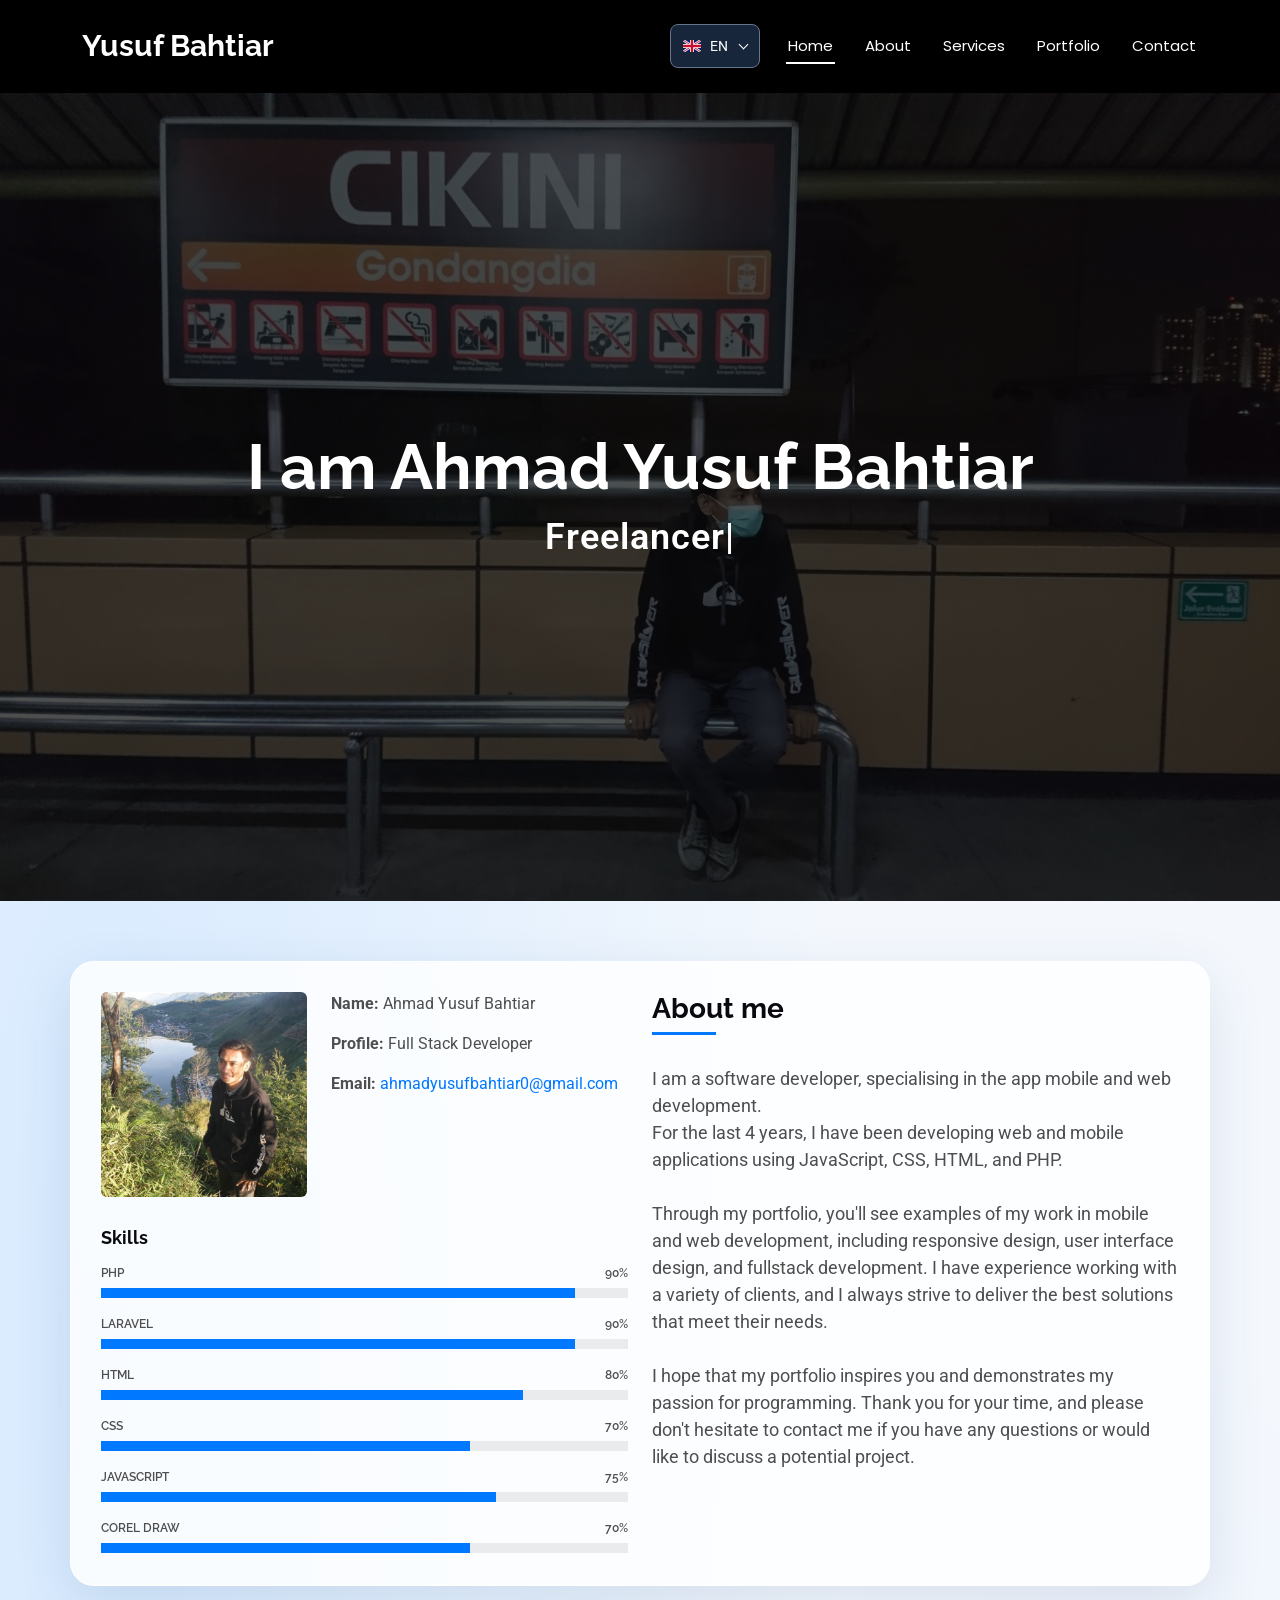
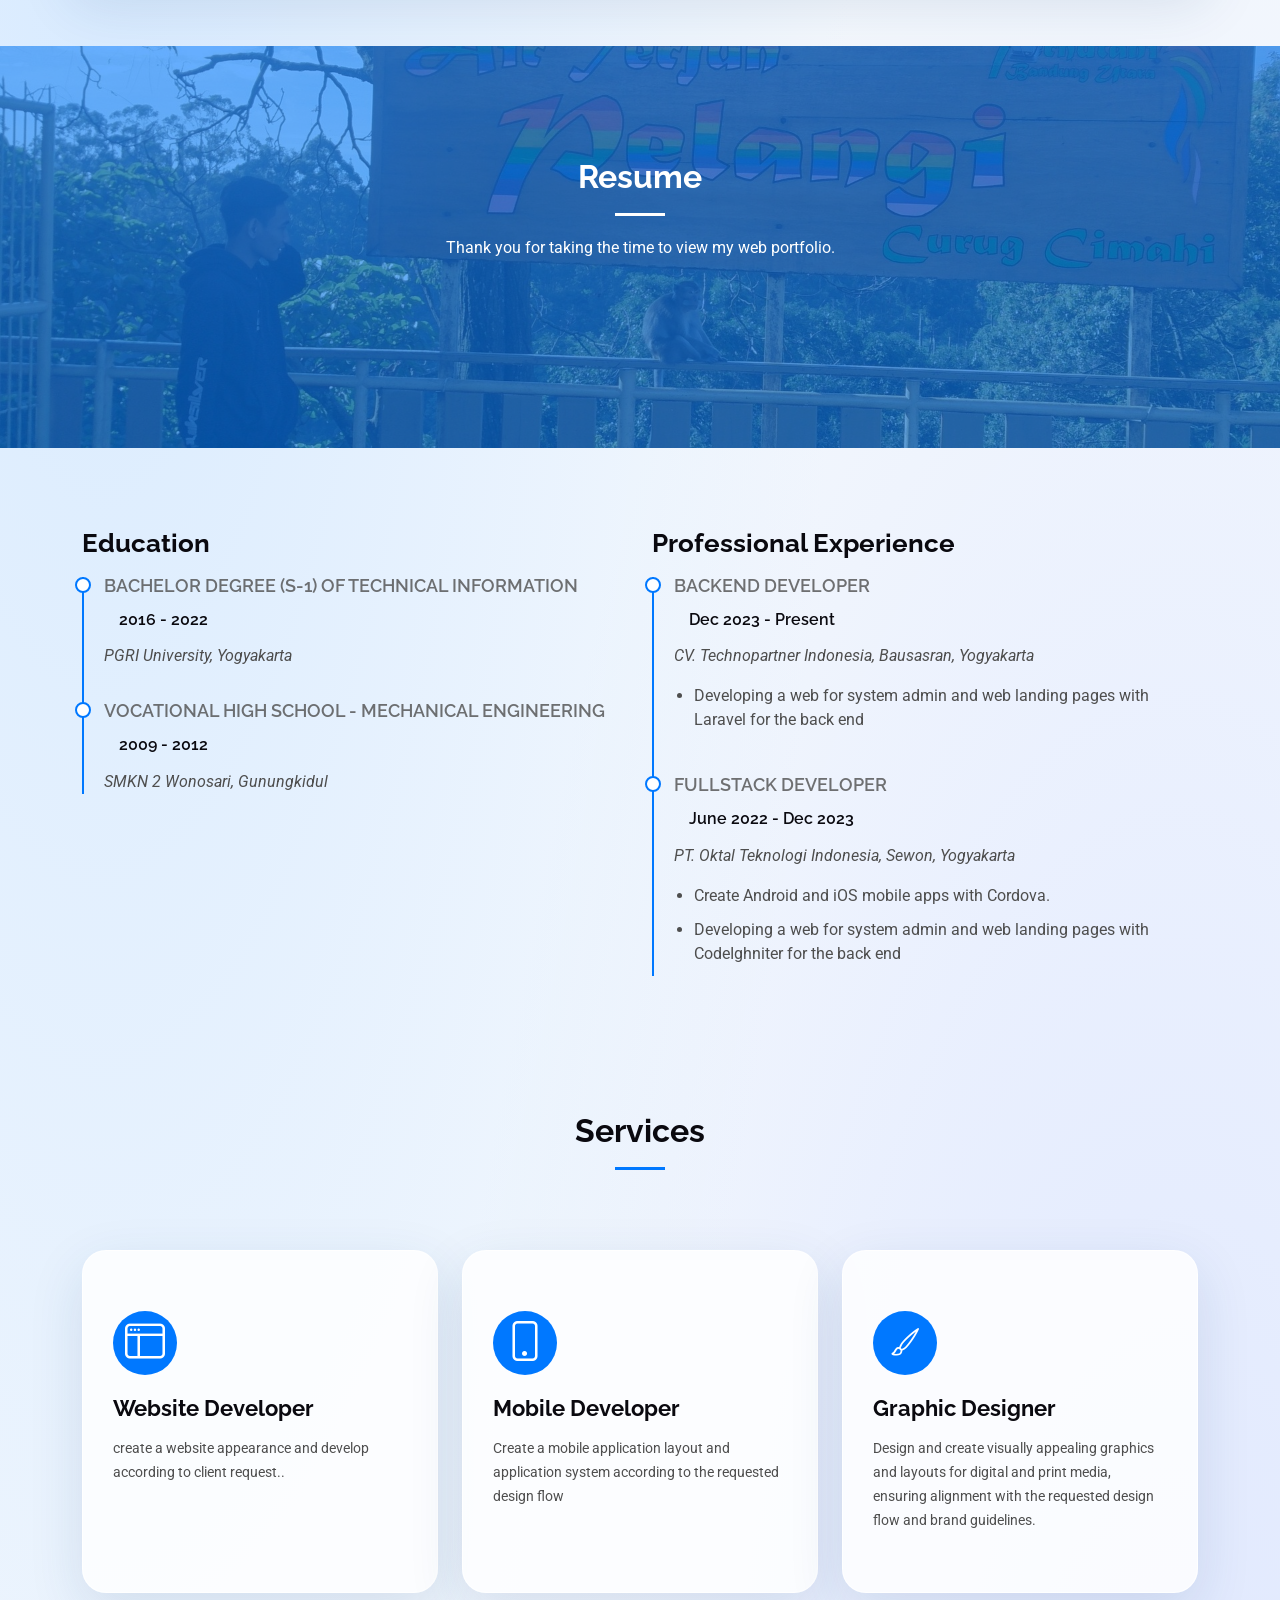
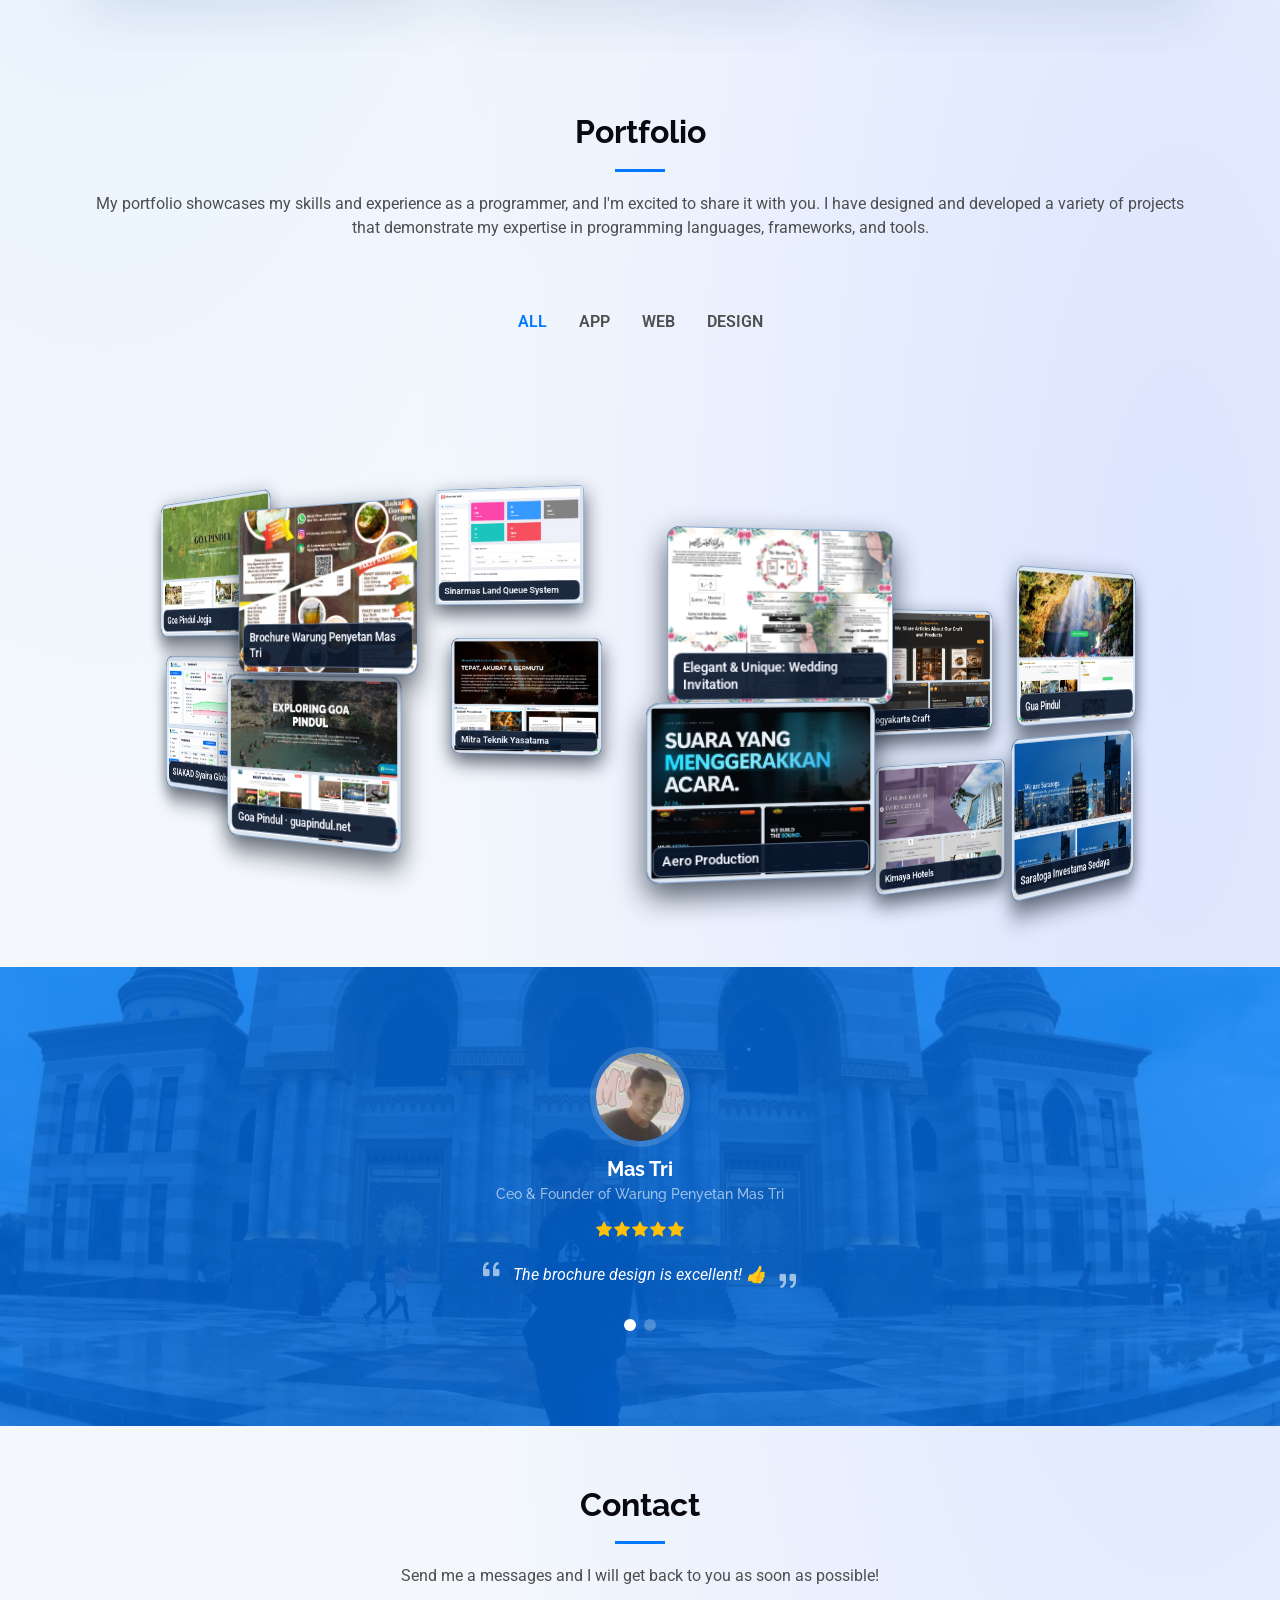
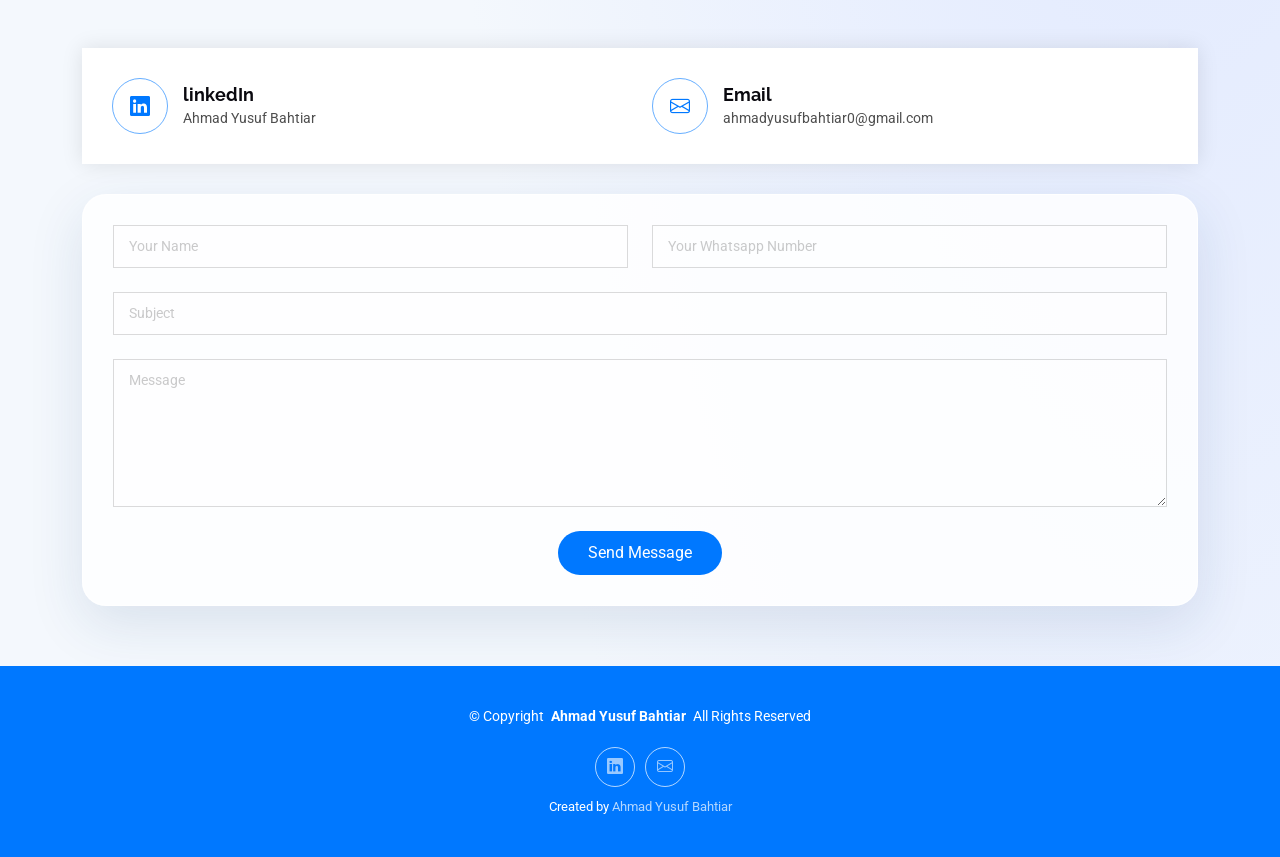
==== commit 6a7012c6: "Add interactive spiral portfolio gallery" ====
--- a/docs/index.html
+++ b/docs/index.html
@@ -98,7 +98,7 @@
 
       <div class="container d-flex flex-column align-items-center justify-content-center text-center" data-aos="fade-up" data-aos-delay="100">
         <h2>I am Ahmad Yusuf Bahtiar</h2>
-        <p><span class="typed" data-typed-items="Freelancer, Web Developer, PHP Developer, Graphic Designer" data-typed-items-id="Pekerja Lepas, Pengembang Web, Pengembang PHP, Desainer Grafis"></span></p>
+        <p><span class="typed" data-typed-items="Freelancer, Website Developer, PHP Developer, Graphic Designer" data-typed-items-id="Pekerja Lepas, Website Developer, PHP Developer, Desainer Grafis"></span></p>
       </div>
 
     </section><!-- /Hero Section -->
@@ -175,7 +175,7 @@
           <div class="col-md-6">
             <div class="about-me">
               <h4>About me</h4>
-              <p class="text-white-75 mb-4">I am a software developer, specialising in the app mobile and web development.<br>For the last 2 years, I have been developing web and mobile using Javascript, CSS, HTML, and PHP programming languages.
+              <p class="text-white-75 mb-4">I am a software developer, specialising in the app mobile and web development.<br><span id="development-experience" data-start="2022-06">Since June 2022, I have been developing web and mobile applications using JavaScript, CSS, HTML, and PHP.</span>
                 <br><br>
                 Through my portfolio, you'll see examples of my work in mobile and web development, including responsive design, user interface design, and fullstack development. I have experience working with a variety of clients, and I always strive to deliver the best solutions that meet their needs.
                 <br><br>
@@ -298,7 +298,7 @@
                 <i class="bi-window-sidebar fs-1"></i>
               </div>
               <a href="#" class="stretched-link">
-                <h3>Web Developer</h3>
+                <h3>Website Developer</h3>
               </a>
               <p>create a website appearance and develop according to client request..</p>
             </div>
@@ -351,34 +351,54 @@
         <div class="isotope-layout" data-default-filter="*" data-layout="masonry" data-sort="original-order">
 
           <ul class="portfolio-filters isotope-filters" data-aos="fade-up" data-aos-delay="100">
-            <li data-filter="*" class="filter-active">All</li>
-            <li data-filter=".filter-app">App</li>
-            <li data-filter=".filter-product">Web</li>
-            <li data-filter=".filter-branding">Design</li>
+            <li data-filter="*" class="filter-active"><button type="button" aria-pressed="true">All</button></li>
+            <li data-filter=".filter-app"><button type="button" aria-pressed="false">App</button></li>
+            <li data-filter=".filter-product"><button type="button" aria-pressed="false">Web</button></li>
+            <li data-filter=".filter-branding"><button type="button" aria-pressed="false">Design</button></li>
             <!-- <li data-filter=".filter-books">Books</li> -->
           </ul><!-- End Portfolio Filters -->
 
-          <div class="row gy-4 isotope-container" data-aos="fade-up" data-aos-delay="200">
+          <div class="project-spiral" hidden>
+            <div class="project-spiral-stage"></div>
+          </div>
+
+          <dialog class="project-dialog" aria-labelledby="project-dialog-title">
+            <div class="project-dialog-content">
+              <button class="project-dialog-close" type="button" autofocus>Close</button>
+              <h3 id="project-dialog-title"></h3>
+              <p class="project-dialog-description"></p>
+              <a class="project-dialog-site" target="_blank" rel="noopener noreferrer">Visit website</a>
+              <div class="project-dialog-image" id="project-image-preview">
+                <img alt="">
+              </div>
+              <button class="project-dialog-zoom" type="button" aria-controls="project-image-preview" aria-expanded="false">
+                <i class="bi bi-zoom-in" aria-hidden="true"></i>
+                <span>Enlarge image</span>
+              </button>
+            </div>
+          </dialog>
+
+          <div class="row gy-4 isotope-container">
 
             <div class="col-lg-4 col-md-6 portfolio-item isotope-item filter-app">
-              <img src="assets/img/portfolio/app-1.png" class="img-fluid rounded" alt="">
+              <img src="assets/img/portfolio/sampul-sinarmas.webp" class="img-fluid rounded" alt="">
               <button type="button" class="portfolio-cover-toggle" aria-expanded="false" aria-controls="project-info-1">Open project</button>
               <div class="portfolio-info" id="project-info-1" inert>
                 <h4>Sinarmas Land Queue System</h4>
                 <p>Queue system Admin App that efficiently manages<br>customer service interactions, ensuring seamless service delivery.</p>
-                <a href="assets/img/portfolio/app-1.png" title="Sinarmas Land" data-gallery="portfolio-gallery-app" class="glightbox preview-link rounded"><i class="bi bi-zoom-in"></i></a>
+                <a href="assets/img/portfolio/sampul-sinarmas.webp" title="Sinarmas Land" data-gallery="portfolio-gallery-app" class="glightbox preview-link rounded"><i class="bi bi-zoom-in"></i></a>
                 <!-- <a href="portfolio-details.html" title="More Details" class="details-link"><i class="bi bi-link-45deg"></i></a> -->
               </div>
             </div>
             <!-- End Portfolio Item -->
 
             <div class="col-lg-4 col-md-6 portfolio-item isotope-item filter-product">
-              <img src="assets/img/portfolio/product-1.png" class="img-fluid" alt="">
+              <img src="assets/img/portfolio/sampul-jogja.webp" class="img-fluid" alt="">
               <button type="button" class="portfolio-cover-toggle" aria-expanded="false" aria-controls="project-info-2">Open project</button>
               <div class="portfolio-info" id="project-info-2" inert>
                 <h4>Goa Pindul Jogja</h4>
                 <p>Engaging marketing website showcasing the natural beauty and attractions of Goa Pindul in Gunungkidul, Yogyakarta</p>
-                <a href="assets/img/portfolio/product-1.png" title="Goa Pindul Jogja" data-gallery="portfolio-gallery-product" class="glightbox preview-link"><i class="bi bi-zoom-in"></i></a>
+                <a href="assets/img/portfolio/sampul-jogja.webp" title="Goa Pindul Jogja" data-gallery="portfolio-gallery-product" class="glightbox preview-link"><i class="bi bi-zoom-in"></i></a>
                 <a href="https://goapinduljogja.com" title="More Details" class="details-link" target="_blank"><i class="bi bi-link-45deg"></i></a>
               </div>
             </div><!-- End Portfolio Item -->
@@ -407,46 +427,89 @@
             <!-- End Portfolio Item -->
 
             <div class="col-lg-4 col-md-6 portfolio-item isotope-item filter-product">
-              <img src="assets/img/portfolio/product-3.png" class="img-fluid" alt="">
+              <img src="assets/img/portfolio/sampul-gua.webp" class="img-fluid" alt="">
               <button type="button" class="portfolio-cover-toggle" aria-expanded="false" aria-controls="project-info-5">Open project</button>
               <div class="portfolio-info" id="project-info-5" inert>
                 <h4>Gua Pindul</h4>
                 <p>Engaging marketing website showcasing the natural beauty and attractions of Gua Pindul in Gunungkidul, Yogyakarta</p>
-                <a href="assets/img/portfolio/product-3.png" title="Gua Pindul" data-gallery="portfolio-gallery-product" class="glightbox preview-link"><i class="bi bi-zoom-in"></i></a>
+                <a href="assets/img/portfolio/sampul-gua.webp" title="Gua Pindul" data-gallery="portfolio-gallery-product" class="glightbox preview-link"><i class="bi bi-zoom-in"></i></a>
                 <a href="https://guapindul.com" title="More Details" class="details-link" target="_blank"><i class="bi bi-link-45deg"></i></a>
               </div>
             </div><!-- End Portfolio Item -->
 
             <div class="col-lg-4 col-md-6 portfolio-item isotope-item filter-product">
-              <img src="assets/img/portfolio/product-4.png" class="img-fluid" alt="">
+              <img src="assets/img/portfolio/sampul-craft.webp" class="img-fluid" alt="">
               <button type="button" class="portfolio-cover-toggle" aria-expanded="false" aria-controls="project-info-6">Open project</button>
               <div class="portfolio-info" id="project-info-6" inert>
                 <h4>Yogyakarta Craft</h4>
                 <p>Yogyakarta Craft is a leading manufacturer of high-quality, unique, and aesthetically pleasing wooden household items. We use sustainable materials and traditional craftsmanship to create beautiful and functional items for your home, such as wooden cutting boards, spoons, and decorative items.</p>
-                <a href="assets/img/portfolio/product-4.png" title="Yogyakarta Craft" data-gallery="portfolio-gallery-product" class="glightbox preview-link"><i class="bi bi-zoom-in"></i></a>
+                <a href="assets/img/portfolio/sampul-craft.webp" title="Yogyakarta Craft" data-gallery="portfolio-gallery-product" class="glightbox preview-link"><i class="bi bi-zoom-in"></i></a>
                 <a href="https://yogyakartacraft.com" title="More Details" class="details-link" target="_blank"><i class="bi bi-link-45deg"></i></a>
               </div>
             </div><!-- End Portfolio Item -->
 
             <div class="col-lg-4 col-md-6 portfolio-item isotope-item filter-product">
-              <img src="assets/img/portfolio/product-5.png" class="img-fluid" alt="">
+              <img src="assets/img/portfolio/sampul-mitra.webp" class="img-fluid" alt="">
               <button type="button" class="portfolio-cover-toggle" aria-expanded="false" aria-controls="project-info-7">Open project</button>
               <div class="portfolio-info" id="project-info-7" inert>
                 <h4>Mitra Teknik Yasatama</h4>
                 <p>Mitra Teknik Yasatama is a leading company in the field of high-quality metal casting, offering a wide range of products and services with the highest standards of quality and precision.</p>
-                <a href="assets/img/portfolio/product-5.png" title="Mitra Teknik Yasatama" data-gallery="portfolio-gallery-product" class="glightbox preview-link"><i class="bi bi-zoom-in"></i></a>
+                <a href="assets/img/portfolio/sampul-mitra.webp" title="Mitra Teknik Yasatama" data-gallery="portfolio-gallery-product" class="glightbox preview-link"><i class="bi bi-zoom-in"></i></a>
                 <a href="https://mitrateknikyasatama.com" title="More Details" class="details-link" target="_blank"><i class="bi bi-link-45deg"></i></a>
               </div>
             </div><!-- End Portfolio Item -->
 
-            <div class="col-lg-4 col-md-6 portfolio-item isotope-item filter-product">
-              <img src="assets/img/portfolio/product-2.png" class="img-fluid" alt="">
+            <div class="col-lg-4 col-md-6 portfolio-item isotope-item filter-app">
+              <img src="assets/img/portfolio/siakad-syaira.webp" class="img-fluid" alt="">
               <button type="button" class="portfolio-cover-toggle" aria-expanded="false" aria-controls="project-info-8">Open project</button>
               <div class="portfolio-info" id="project-info-8" inert>
-                <h4>Syaira Global School</h4>
-                <p>Interactive and educational website designed to highlight the programs and learning experiences at Syaira Global School, a premier preschool academy fostering early childhood development and growth.</p>
-                <a href="assets/img/portfolio/product-2.png" title="Syaira Global School" data-gallery="portfolio-gallery-product" class="glightbox preview-link"><i class="bi bi-zoom-in"></i></a>
-                <a href="https://syaira.com" title="More Details" class="details-link" target="_blank"><i class="bi bi-link-45deg"></i></a>
+                <h4>SIAKAD Syaira Global School</h4>
+                <p>A web application for managing school administration and finances at Syaira Global School. Staff can manage student and teacher records, classes, and academic years, and track student fees, payments, savings, and school expenses. The dashboard summarizes school activity, and reports help staff review transactions.</p>
+                <a href="assets/img/portfolio/siakad-syaira.webp" title="SIAKAD Syaira Global School" data-gallery="portfolio-gallery-app" class="glightbox preview-link"><i class="bi bi-zoom-in"></i></a>
+              </div>
+            </div><!-- End Portfolio Item -->
+
+            <div class="col-lg-4 col-md-6 portfolio-item isotope-item filter-product">
+              <img src="assets/img/portfolio/pindul-website.webp" class="img-fluid" alt="">
+              <button type="button" class="portfolio-cover-toggle" aria-expanded="false" aria-controls="project-info-9">Open project</button>
+              <div class="portfolio-info" id="project-info-9" inert>
+                <h4>Goa Pindul · guapindul.net</h4>
+                <p>A tourism website showcasing cave tubing, rafting, and other activities around Goa Pindul, with booking via WhatsApp.</p>
+                <a href="assets/img/portfolio/pindul-website.webp" title="Goa Pindul · guapindul.net" data-gallery="portfolio-gallery-product" class="glightbox preview-link"><i class="bi bi-zoom-in"></i></a>
+                <a href="https://guapindul.net/" title="Visit website" class="details-link" target="_blank" rel="noopener noreferrer"><i class="bi bi-link-45deg"></i></a>
+              </div>
+            </div><!-- End Portfolio Item -->
+
+            <div class="col-lg-4 col-md-6 portfolio-item isotope-item filter-product">
+              <img src="assets/img/portfolio/aero-website.webp" class="img-fluid" alt="">
+              <button type="button" class="portfolio-cover-toggle" aria-expanded="false" aria-controls="project-info-10">Open project</button>
+              <div class="portfolio-info" id="project-info-10" inert>
+                <h4>Aero Production</h4>
+                <p>A website showcasing Aero Production’s sound system rental and event production services.</p>
+                <a href="assets/img/portfolio/aero-website.webp" title="Aero Production" data-gallery="portfolio-gallery-product" class="glightbox preview-link"><i class="bi bi-zoom-in"></i></a>
+                <a href="https://aeroproduction.web.id/" title="Visit website" class="details-link" target="_blank" rel="noopener noreferrer"><i class="bi bi-link-45deg"></i></a>
+              </div>
+            </div><!-- End Portfolio Item -->
+
+            <div class="col-lg-4 col-md-6 portfolio-item isotope-item filter-product">
+              <img src="assets/img/portfolio/saratoga-website.webp" class="img-fluid" alt="">
+              <button type="button" class="portfolio-cover-toggle" aria-expanded="false" aria-controls="project-info-11">Open project</button>
+              <div class="portfolio-info" id="project-info-11" inert>
+                <h4>Saratoga Investama Sedaya</h4>
+                <p>Saratoga’s corporate website presents company information, reports, and investor publications. I worked on the CMS and APIs.</p>
+                <a href="assets/img/portfolio/saratoga-website.webp" title="Saratoga Investama Sedaya" data-gallery="portfolio-gallery-product" class="glightbox preview-link"><i class="bi bi-zoom-in"></i></a>
+                <a href="https://saratoga-investama.com/" title="Visit website" class="details-link" target="_blank" rel="noopener noreferrer"><i class="bi bi-link-45deg"></i></a>
+              </div>
+            </div><!-- End Portfolio Item -->
+
+            <div class="col-lg-4 col-md-6 portfolio-item isotope-item filter-product">
+              <img src="assets/img/portfolio/kimaya-website.webp" class="img-fluid" alt="">
+              <button type="button" class="portfolio-cover-toggle" aria-expanded="false" aria-controls="project-info-12">Open project</button>
+              <div class="portfolio-info" id="project-info-12" inert>
+                <h4>Kimaya Hotels</h4>
+                <p>The Kimaya Hotels website introduces its hotel properties to prospective guests. I worked on the CMS and APIs.</p>
+                <a href="assets/img/portfolio/kimaya-website.webp" title="Kimaya Hotels" data-gallery="portfolio-gallery-product" class="glightbox preview-link"><i class="bi bi-zoom-in"></i></a>
+                <a href="https://www.thekimayahotels.com/" title="Visit website" class="details-link" target="_blank" rel="noopener noreferrer"><i class="bi bi-link-45deg"></i></a>
               </div>
             </div><!-- End Portfolio Item -->
           </div><!-- End Portfolio Container -->
@@ -704,6 +767,7 @@
   <script src="assets/vendor/swiper/swiper-bundle.min.js"></script>
 
   <!-- Main JS File -->
+  <script src="assets/js/project-spiral.js"></script>
   <script src="assets/js/main.js"></script>
   <script>
     function hubungiSaya() {
--- a/docs/assets/css/main.css
+++ b/docs/assets/css/main.css
@@ -1746,6 +1746,186 @@
   .index-page .portfolio-item > img {
     transition: transform .55s ease;
   }
+
+}
+
+.project-spiral {
+  position: relative;
+  overflow: hidden;
+  border-radius: 24px;
+}
+
+.index-page #portfolio > .container:has(> .spiral-enabled) {
+  max-width: none;
+  padding-inline: clamp(12px, 2vw, 36px);
+}
+
+.index-page #portfolio:has(.spiral-enabled) {
+  padding-bottom: 24px;
+}
+
+.spiral-enabled > .portfolio-filters {
+  margin-bottom: 4px;
+}
+
+.project-spiral-stage {
+  display: grid;
+  place-items: center;
+  height: clamp(420px, 59vw, 590px);
+  perspective: 850px;
+  isolation: isolate;
+}
+
+.spiral-enabled > .isotope-container,
+.project-spiral-cover[hidden] {
+  display: none;
+}
+
+.portfolio .portfolio-filters button {
+  min-height: 44px;
+  padding: 0 4px;
+  border: 0;
+  background: transparent;
+  color: inherit;
+  font: inherit;
+  text-transform: inherit;
+}
+
+.project-spiral-cover {
+  grid-area: 1 / 1;
+  position: relative;
+  width: clamp(124px, 27%, 224px);
+  padding: 0;
+  border: 0;
+  border-radius: 12px;
+  background: #15294a;
+}
+
+.project-spiral-cover img {
+  display: block;
+  width: 100%;
+  aspect-ratio: 4 / 3;
+  object-fit: cover;
+  border: 1px solid #89a9d1;
+  border-radius: 12px;
+  box-shadow: 0 12px 28px #081020aa;
+}
+
+.project-spiral-label {
+  position: absolute;
+  inset-inline: 6px;
+  bottom: 6px;
+  padding: 5px 8px;
+  border: 1px solid #c1d6f46b;
+  border-radius: 8px;
+  background: #0a172deb;
+  color: #f5f8ff;
+  font-size: clamp(10px, 1.4vw, 13px);
+  font-weight: 600;
+  line-height: 1.25;
+  text-align: start;
+  overflow-wrap: anywhere;
+}
+
+.project-dialog {
+  width: min(94vw, 740px);
+  max-height: 90dvh;
+  padding: 0;
+  border: 1px solid #8aa6c8;
+  border-radius: 20px;
+  background: #f4f8ff;
+  color: #122744;
+}
+
+.project-dialog::backdrop {
+  background: #081222c9;
+}
+
+.project-dialog-content {
+  display: grid;
+  gap: 12px;
+  padding: clamp(16px, 4vw, 28px);
+}
+
+.project-dialog-content h3,
+.project-dialog-content p {
+  margin: 0;
+}
+
+.project-dialog-close {
+  justify-self: end;
+}
+
+.project-dialog-close,
+.project-dialog-image,
+.project-dialog-zoom {
+  padding: 8px 12px;
+  border: 1px solid #a4b9d4;
+  border-radius: 10px;
+  background: #e8f1ff;
+  color: #122744;
+}
+
+.project-dialog-image {
+  display: grid;
+  justify-items: center;
+  gap: 8px;
+  overflow: auto;
+}
+
+.project-dialog-image img {
+  width: min(100%, 520px);
+  height: auto;
+  border-radius: 8px;
+}
+
+.project-dialog-image:has(+ .project-dialog-zoom[aria-expanded="true"]) {
+  justify-items: start;
+}
+
+.project-dialog-image:has(+ .project-dialog-zoom[aria-expanded="true"]) img {
+  width: max(100%, 880px);
+  max-width: none;
+}
+
+.project-dialog-zoom {
+  display: inline-flex;
+  align-items: center;
+  justify-self: center;
+  gap: 8px;
+  min-height: 44px;
+  background: transparent;
+  font-size: 14px;
+}
+
+.project-dialog-zoom:hover {
+  background: #e8f1ff;
+}
+
+@media (prefers-reduced-motion: no-preference) {
+  .project-dialog[open] {
+    animation: project-dialog-in .35s cubic-bezier(.22, .61, .36, 1) both;
+  }
+
+  @keyframes project-dialog-in {
+    from { opacity: 0; transform: translateY(20px) scale(.95); }
+    to { opacity: 1; transform: translateY(0) scale(1); }
+  }
+}
+
+@media (prefers-reduced-motion: reduce) {
+  .project-spiral-stage {
+    grid-template-columns: repeat(auto-fit, minmax(min(100%, 145px), 1fr));
+    gap: 14px;
+    height: auto;
+    padding: 16px;
+  }
+
+  .project-spiral-cover {
+    grid-area: auto;
+    width: 100%;
+    transform: none !important;
+  }
 }
 
 .language-picker {
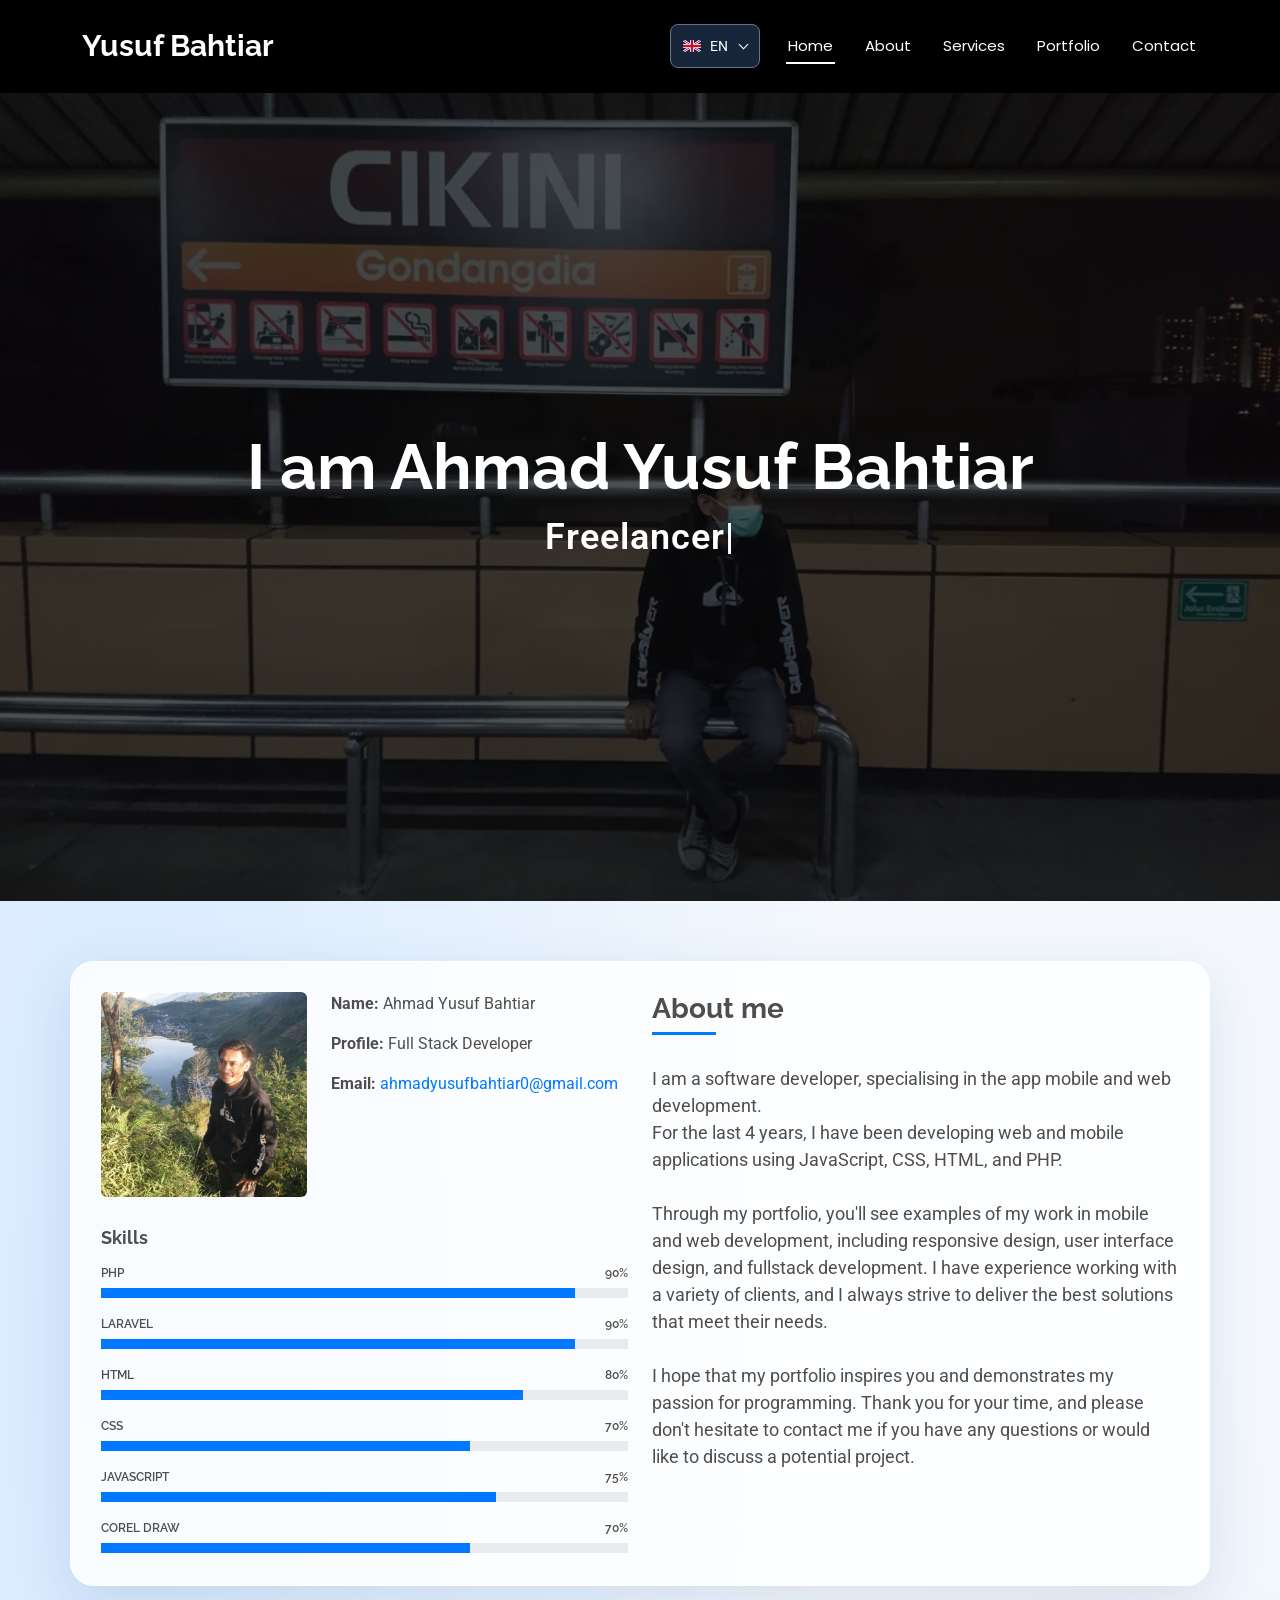
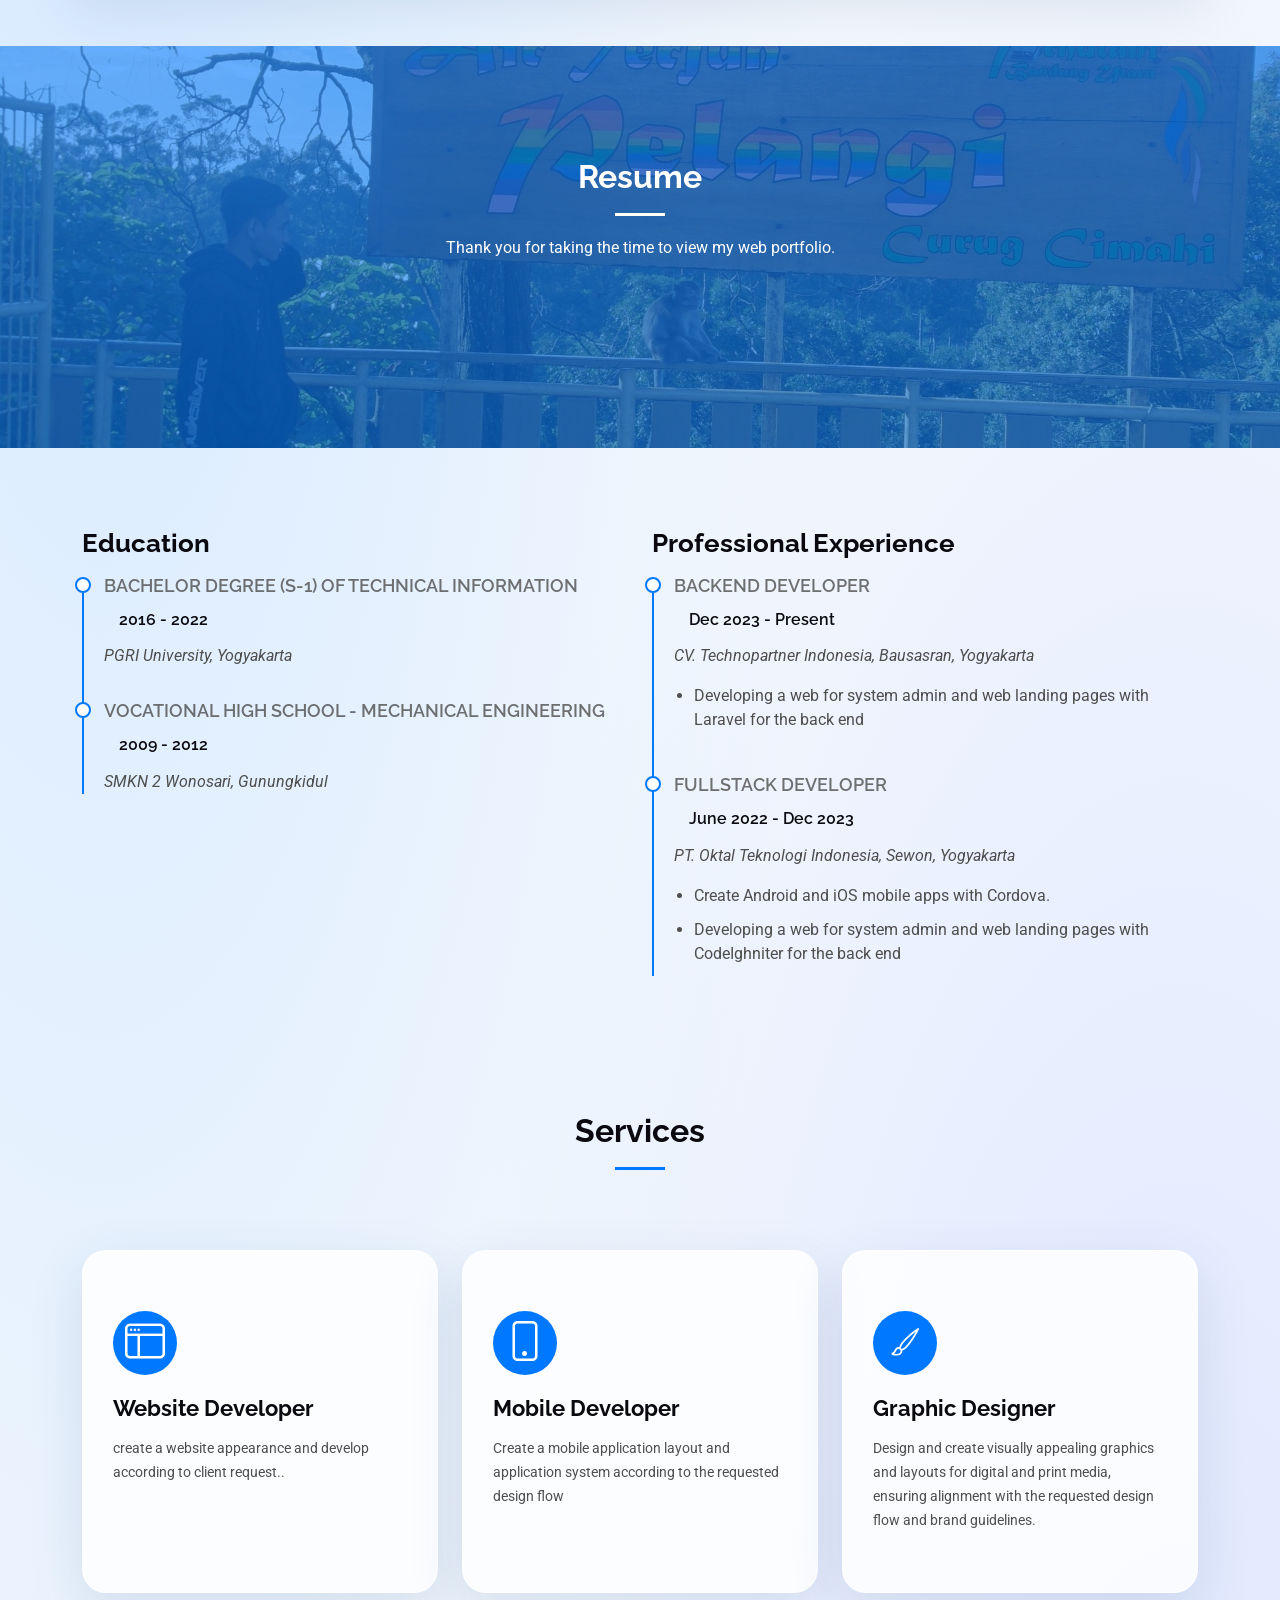
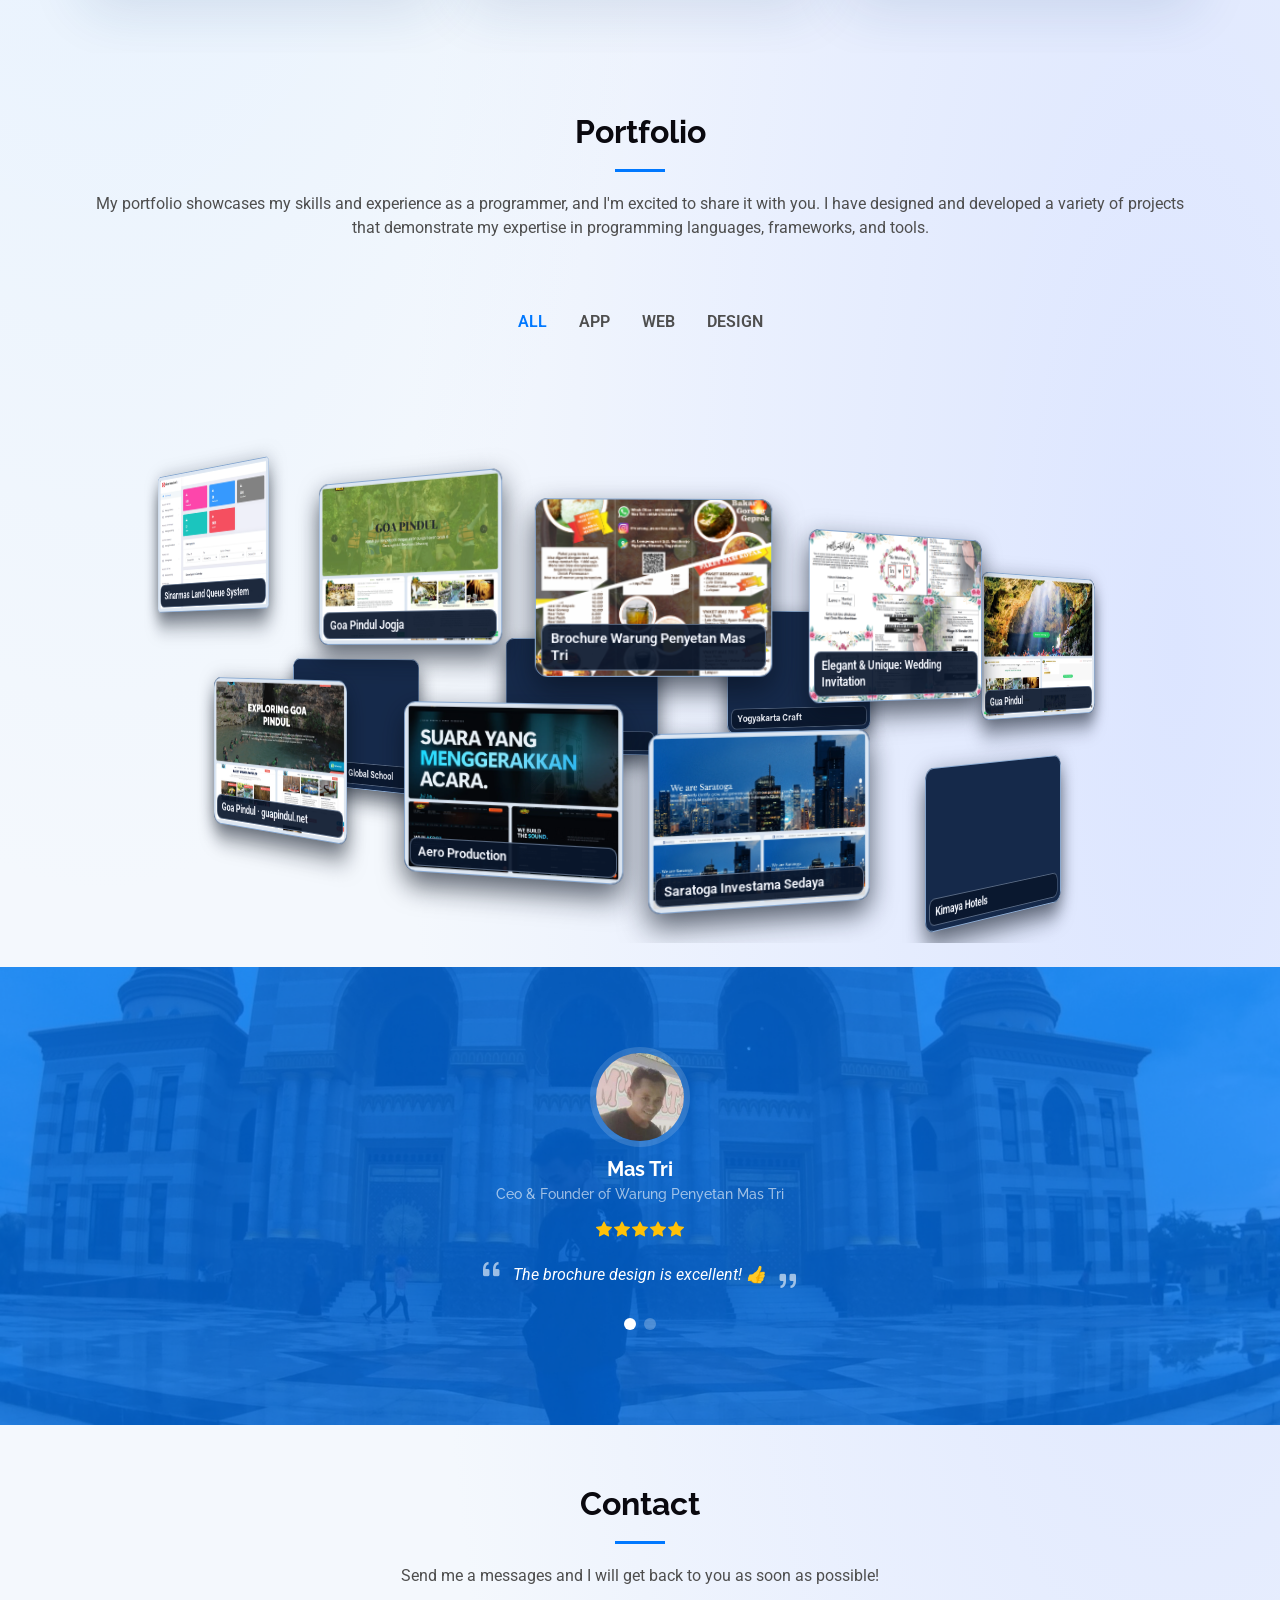
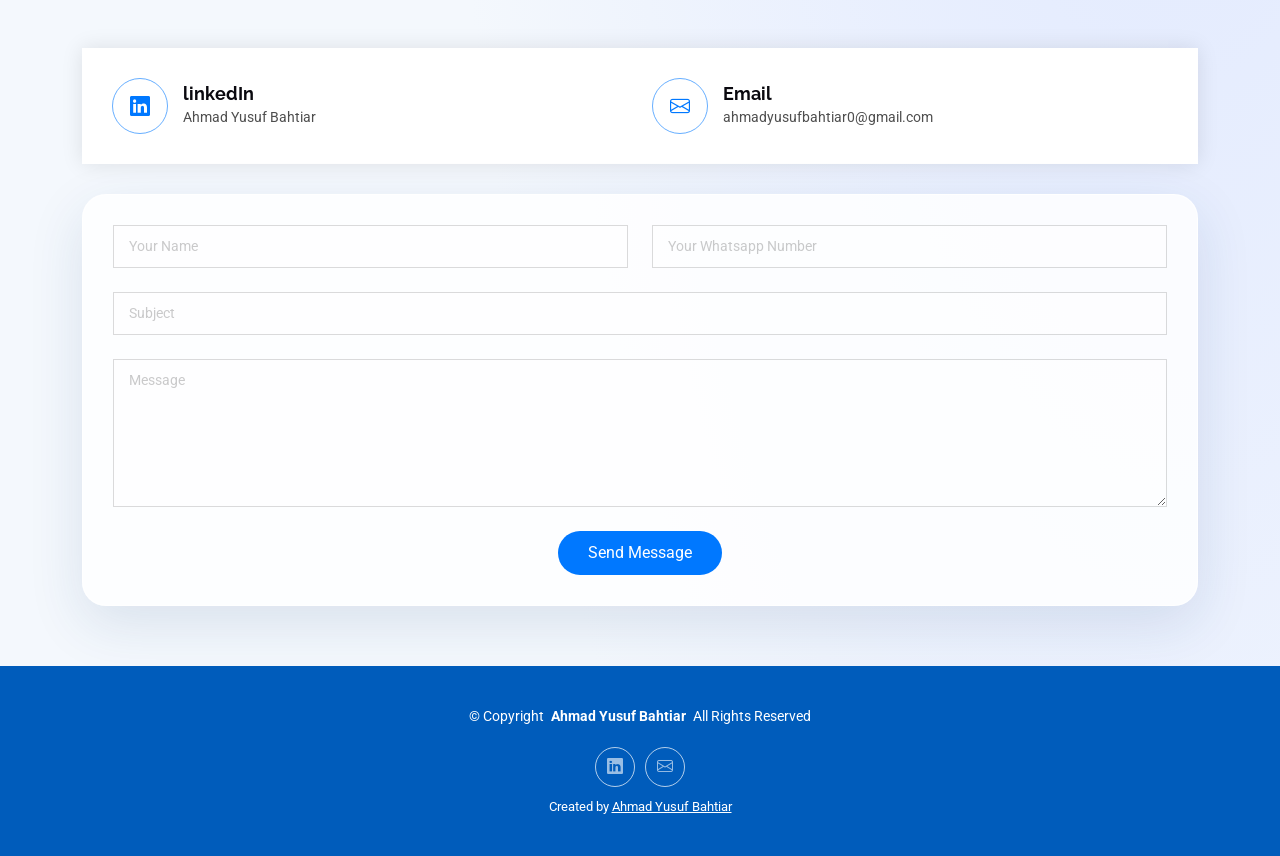
==== commit dea448ab: "Add personal portfolio and robots.txt file - Created llms.txt to showcase Ahmad Yusuf Bahtiar's port" ====
--- a/docs/index.html
+++ b/docs/index.html
@@ -5,7 +5,7 @@
   <meta charset="utf-8">
   <meta content="width=device-width, initial-scale=1.0" name="viewport">
   <title>Yusuf - Portfolio</title>
-  <meta name="description" content="Portofolio Ahmad Yusuf Bahtiar">
+  <meta name="description" content="Ahmad Yusuf Bahtiar, a software developer in Yogyakarta. Explore website, mobile app, and design projects and get in touch.">
   <meta name="keywords" content="Portofolio Ahmad Yusuf Bahtiar, jasa pembuatan website jogja, website yogyakarta, software jogja, yogyakarta, website, web">
 
   <!-- Favicons -->
@@ -15,7 +15,7 @@
   <!-- Fonts -->
   <link href="https://fonts.googleapis.com" rel="preconnect">
   <link href="https://fonts.gstatic.com" rel="preconnect" crossorigin>
-  <link href="https://fonts.googleapis.com/css2?family=Roboto:ital,wght@0,100;0,300;0,400;0,500;0,700;0,900;1,100;1,300;1,400;1,500;1,700;1,900&family=Poppins:ital,wght@0,100;0,200;0,300;0,400;0,500;0,600;0,700;0,800;0,900;1,100;1,200;1,300;1,400;1,500;1,600;1,700;1,800;1,900&family=Raleway:ital,wght@0,100;0,200;0,300;0,400;0,500;0,600;0,700;0,800;0,900;1,100;1,200;1,300;1,400;1,500;1,600;1,700;1,800;1,900&display=swap" rel="stylesheet">
+  <link href="https://fonts.googleapis.com/css2?family=Roboto:wght@400;500;600;700&family=Poppins:wght@400;500;600;700&family=Raleway:wght@400;500;600;700&display=swap" rel="stylesheet" media="print" onload="this.media='all'">
 
   <!-- Vendor CSS Files -->
   <link href="assets/vendor/bootstrap/css/bootstrap.min.css" rel="stylesheet">
@@ -48,7 +48,7 @@
       </a>
 
       <details id="portfolio-language" class="language-picker">
-        <summary aria-label="Language">
+        <summary aria-label="Language: EN">
           <span class="language-flag" aria-hidden="true"></span>
           <span class="language-code">EN</span>
         </summary>
@@ -59,7 +59,7 @@
       </details>
 
       <nav id="navmenu" class="navmenu">
-        <ul>
+        <ul id="navigation-links">
           <li><a href="#hero" class="active">Home<br></a></li>
           <li><a href="#about">About</a></li>
           <li><a href="#services">Services</a></li>
@@ -83,7 +83,7 @@
           </li> -->
           <li><a href="#contact">Contact</a></li>
         </ul>
-        <i class="mobile-nav-toggle d-xl-none bi bi-list"></i>
+        <button type="button" class="mobile-nav-toggle d-xl-none bi bi-list" aria-label="Toggle navigation" aria-expanded="false" aria-controls="navigation-links"></button>
       </nav>
 
     </div>
@@ -94,7 +94,7 @@
     <!-- Hero Section -->
     <section id="hero" class="hero section dark-background">
 
-      <img src="assets/img/hero-img.jpg" alt="" data-aos="fade-in">
+      <img src="assets/img/hero.webp" fetchpriority="high" alt="">
 
       <div class="container d-flex flex-column align-items-center justify-content-center text-center" data-aos="fade-up" data-aos-delay="100">
         <h2>I am Ahmad Yusuf Bahtiar</h2>
@@ -113,7 +113,7 @@
 
             <div class="row justify-content-between gy-4">
               <div class="col-lg-5">
-                <img src="assets/img/profile-img.jpg" class="img-fluid rounded" alt="">
+                <img src="assets/img/profile-img.jpg" loading="lazy" decoding="async" class="img-fluid rounded" alt="">
               </div>
               <div class="col-lg-7 about-info">
                 <p><strong>Name: </strong> <span>Ahmad Yusuf Bahtiar</span></p>
@@ -125,47 +125,47 @@
 
             <div class="skills-content skills-animation">
 
-              <h5>Skills</h5>
+              <h3 class="h5">Skills</h3>
 
               <div class="progress">
                 <span class="skill"><span>PHP</span> <i class="val">90%</i></span>
                 <div class="progress-bar-wrap">
-                  <div class="progress-bar" role="progressbar" aria-valuenow="90" aria-valuemin="0" aria-valuemax="100"></div>
+                  <div class="progress-bar" role="progressbar" aria-label="PHP" aria-valuenow="90" aria-valuemin="0" aria-valuemax="100"></div>
                 </div>
               </div><!-- End Skills Item -->
 
               <div class="progress">
                 <span class="skill"><span>Laravel</span> <i class="val">90%</i></span>
                 <div class="progress-bar-wrap">
-                  <div class="progress-bar" role="progressbar" aria-valuenow="90" aria-valuemin="0" aria-valuemax="100"></div>
+                  <div class="progress-bar" role="progressbar" aria-label="Laravel" aria-valuenow="90" aria-valuemin="0" aria-valuemax="100"></div>
                 </div>
               </div><!-- End Skills Item -->
               
               <div class="progress">
                 <span class="skill"><span>HTML</span> <i class="val">80%</i></span>
                 <div class="progress-bar-wrap">
-                  <div class="progress-bar" role="progressbar" aria-valuenow="80" aria-valuemin="0" aria-valuemax="100"></div>
+                  <div class="progress-bar" role="progressbar" aria-label="HTML" aria-valuenow="80" aria-valuemin="0" aria-valuemax="100"></div>
                 </div>
               </div><!-- End Skills Item -->
 
               <div class="progress">
                 <span class="skill"><span>CSS</span> <i class="val">70%</i></span>
                 <div class="progress-bar-wrap">
-                  <div class="progress-bar" role="progressbar" aria-valuenow="70" aria-valuemin="0" aria-valuemax="100"></div>
+                  <div class="progress-bar" role="progressbar" aria-label="CSS" aria-valuenow="70" aria-valuemin="0" aria-valuemax="100"></div>
                 </div>
               </div><!-- End Skills Item -->
 
               <div class="progress">
                 <span class="skill"><span>JavaScript</span> <i class="val">75%</i></span>
                 <div class="progress-bar-wrap">
-                  <div class="progress-bar" role="progressbar" aria-valuenow="75" aria-valuemin="0" aria-valuemax="100"></div>
+                  <div class="progress-bar" role="progressbar" aria-label="JavaScript" aria-valuenow="75" aria-valuemin="0" aria-valuemax="100"></div>
                 </div>
               </div><!-- End Skills Item -->
               
               <div class="progress">
                 <span class="skill"><span>Corel Draw</span> <i class="val">70%</i></span>
                 <div class="progress-bar-wrap">
-                  <div class="progress-bar" role="progressbar" aria-valuenow="70" aria-valuemin="0" aria-valuemax="100"></div>
+                  <div class="progress-bar" role="progressbar" aria-label="Corel Draw" aria-valuenow="70" aria-valuemin="0" aria-valuemax="100"></div>
                 </div>
               </div><!-- End Skills Item -->
 
@@ -174,7 +174,7 @@
 
           <div class="col-md-6">
             <div class="about-me">
-              <h4>About me</h4>
+              <h3 class="h4">About me</h3>
               <p class="text-white-75 mb-4">I am a software developer, specialising in the app mobile and web development.<br><span id="development-experience" data-start="2022-06">Since June 2022, I have been developing web and mobile applications using JavaScript, CSS, HTML, and PHP.</span>
                 <br><br>
                 Through my portfolio, you'll see examples of my work in mobile and web development, including responsive design, user interface design, and fullstack development. I have experience working with a variety of clients, and I always strive to deliver the best solutions that meet their needs.
@@ -192,7 +192,7 @@
     <!-- Stats Section -->
     <section id="stats" class="stats section accent-background">
 
-      <img src="assets/img/stats-bg.jpg" alt="" data-aos="fade-in">
+      <img src="assets/img/stats-bg.jpg" loading="lazy" decoding="async" alt="" data-aos="fade-in">
 
       <div class="container position-relative" data-aos="fade-up" data-aos-delay="100">
 
@@ -367,7 +367,7 @@
               <button class="project-dialog-close" type="button" autofocus>Close</button>
               <h3 id="project-dialog-title"></h3>
               <p class="project-dialog-description"></p>
-              <a class="project-dialog-site" target="_blank" rel="noopener noreferrer">Visit website</a>
+              <div class="project-dialog-site" hidden></div>
               <div class="project-dialog-image" id="project-image-preview">
                 <img alt="">
               </div>
@@ -381,7 +381,7 @@
           <div class="row gy-4 isotope-container">
 
             <div class="col-lg-4 col-md-6 portfolio-item isotope-item filter-app">
-              <img src="assets/img/portfolio/sampul-sinarmas.webp" class="img-fluid rounded" alt="">
+              <img src="assets/img/portfolio/sampul-sinarmas.webp" loading="lazy" decoding="async" class="img-fluid rounded" alt="">
               <button type="button" class="portfolio-cover-toggle" aria-expanded="false" aria-controls="project-info-1">Open project</button>
               <div class="portfolio-info" id="project-info-1" inert>
                 <h4>Sinarmas Land Queue System</h4>
@@ -393,7 +393,7 @@
             <!-- End Portfolio Item -->
 
             <div class="col-lg-4 col-md-6 portfolio-item isotope-item filter-product">
-              <img src="assets/img/portfolio/sampul-jogja.webp" class="img-fluid" alt="">
+              <img src="assets/img/portfolio/sampul-jogja.webp" loading="lazy" decoding="async" class="img-fluid" alt="">
               <button type="button" class="portfolio-cover-toggle" aria-expanded="false" aria-controls="project-info-2">Open project</button>
               <div class="portfolio-info" id="project-info-2" inert>
                 <h4>Goa Pindul Jogja</h4>
@@ -404,7 +404,7 @@
             </div><!-- End Portfolio Item -->
 
             <div class="col-lg-4 col-md-6 portfolio-item isotope-item filter-branding">
-              <img src="assets/img/portfolio/branding-1.png" class="img-fluid" alt="">
+              <img src="assets/img/portfolio/branding-1.png" loading="lazy" decoding="async" class="img-fluid" alt="">
               <button type="button" class="portfolio-cover-toggle" aria-expanded="false" aria-controls="project-info-3">Open project</button>
               <div class="portfolio-info" id="project-info-3" inert>
                 <h4>Brochure Warung Penyetan Mas Tri</h4>
@@ -415,7 +415,7 @@
             </div><!-- End Portfolio Item -->
 
             <div class="col-lg-4 col-md-6 portfolio-item isotope-item filter-branding">
-              <img src="assets/img/portfolio/branding-2.png" class="img-fluid" alt="">
+              <img src="assets/img/portfolio/branding-2.png" loading="lazy" decoding="async" class="img-fluid" alt="">
               <button type="button" class="portfolio-cover-toggle" aria-expanded="false" aria-controls="project-info-4">Open project</button>
               <div class="portfolio-info" id="project-info-4" inert>
                 <h4>Elegant & Unique: Wedding Invitation</h4>
@@ -427,7 +427,7 @@
             <!-- End Portfolio Item -->
 
             <div class="col-lg-4 col-md-6 portfolio-item isotope-item filter-product">
-              <img src="assets/img/portfolio/sampul-gua.webp" class="img-fluid" alt="">
+              <img src="assets/img/portfolio/sampul-gua.webp" loading="lazy" decoding="async" class="img-fluid" alt="">
               <button type="button" class="portfolio-cover-toggle" aria-expanded="false" aria-controls="project-info-5">Open project</button>
               <div class="portfolio-info" id="project-info-5" inert>
                 <h4>Gua Pindul</h4>
@@ -438,7 +438,7 @@
             </div><!-- End Portfolio Item -->
 
             <div class="col-lg-4 col-md-6 portfolio-item isotope-item filter-product">
-              <img src="assets/img/portfolio/sampul-craft.webp" class="img-fluid" alt="">
+              <img src="assets/img/portfolio/sampul-craft.webp" loading="lazy" decoding="async" class="img-fluid" alt="">
               <button type="button" class="portfolio-cover-toggle" aria-expanded="false" aria-controls="project-info-6">Open project</button>
               <div class="portfolio-info" id="project-info-6" inert>
                 <h4>Yogyakarta Craft</h4>
@@ -449,7 +449,7 @@
             </div><!-- End Portfolio Item -->
 
             <div class="col-lg-4 col-md-6 portfolio-item isotope-item filter-product">
-              <img src="assets/img/portfolio/sampul-mitra.webp" class="img-fluid" alt="">
+              <img src="assets/img/portfolio/sampul-mitra.webp" loading="lazy" decoding="async" class="img-fluid" alt="">
               <button type="button" class="portfolio-cover-toggle" aria-expanded="false" aria-controls="project-info-7">Open project</button>
               <div class="portfolio-info" id="project-info-7" inert>
                 <h4>Mitra Teknik Yasatama</h4>
@@ -460,7 +460,7 @@
             </div><!-- End Portfolio Item -->
 
             <div class="col-lg-4 col-md-6 portfolio-item isotope-item filter-app">
-              <img src="assets/img/portfolio/siakad-syaira.webp" class="img-fluid" alt="">
+              <img src="assets/img/portfolio/siakad-syaira.webp" loading="lazy" decoding="async" class="img-fluid" alt="">
               <button type="button" class="portfolio-cover-toggle" aria-expanded="false" aria-controls="project-info-8">Open project</button>
               <div class="portfolio-info" id="project-info-8" inert>
                 <h4>SIAKAD Syaira Global School</h4>
@@ -470,7 +470,7 @@
             </div><!-- End Portfolio Item -->
 
             <div class="col-lg-4 col-md-6 portfolio-item isotope-item filter-product">
-              <img src="assets/img/portfolio/pindul-website.webp" class="img-fluid" alt="">
+              <img src="assets/img/portfolio/pindul-website.webp" loading="lazy" decoding="async" class="img-fluid" alt="">
               <button type="button" class="portfolio-cover-toggle" aria-expanded="false" aria-controls="project-info-9">Open project</button>
               <div class="portfolio-info" id="project-info-9" inert>
                 <h4>Goa Pindul · guapindul.net</h4>
@@ -481,7 +481,7 @@
             </div><!-- End Portfolio Item -->
 
             <div class="col-lg-4 col-md-6 portfolio-item isotope-item filter-product">
-              <img src="assets/img/portfolio/aero-website.webp" class="img-fluid" alt="">
+              <img src="assets/img/portfolio/aero-website.webp" loading="lazy" decoding="async" class="img-fluid" alt="">
               <button type="button" class="portfolio-cover-toggle" aria-expanded="false" aria-controls="project-info-10">Open project</button>
               <div class="portfolio-info" id="project-info-10" inert>
                 <h4>Aero Production</h4>
@@ -492,7 +492,7 @@
             </div><!-- End Portfolio Item -->
 
             <div class="col-lg-4 col-md-6 portfolio-item isotope-item filter-product">
-              <img src="assets/img/portfolio/saratoga-website.webp" class="img-fluid" alt="">
+              <img src="assets/img/portfolio/saratoga-website.webp" loading="lazy" decoding="async" class="img-fluid" alt="">
               <button type="button" class="portfolio-cover-toggle" aria-expanded="false" aria-controls="project-info-11">Open project</button>
               <div class="portfolio-info" id="project-info-11" inert>
                 <h4>Saratoga Investama Sedaya</h4>
@@ -503,7 +503,7 @@
             </div><!-- End Portfolio Item -->
 
             <div class="col-lg-4 col-md-6 portfolio-item isotope-item filter-product">
-              <img src="assets/img/portfolio/kimaya-website.webp" class="img-fluid" alt="">
+              <img src="assets/img/portfolio/kimaya-website.webp" loading="lazy" decoding="async" class="img-fluid" alt="">
               <button type="button" class="portfolio-cover-toggle" aria-expanded="false" aria-controls="project-info-12">Open project</button>
               <div class="portfolio-info" id="project-info-12" inert>
                 <h4>Kimaya Hotels</h4>
@@ -523,7 +523,7 @@
     <!-- Testimonials Section -->
     <section id="testimonials" class="testimonials section accent-background">
 
-      <img src="assets/img/testimonials-bg.jpg" class="testimonials-bg" alt="">
+      <img src="assets/img/testimonials-bg.jpg" loading="lazy" decoding="async" class="testimonials-bg" alt="">
 
       <div class="container" data-aos="fade-up" data-aos-delay="100">
 
@@ -547,7 +547,7 @@
 
             <div class="swiper-slide">
               <div class="testimonial-item">
-                <img src="assets/img/testimonials/testimonials-1.jpg" class="testimonial-img" alt="">
+                <img src="assets/img/testimonials/testimonials-1.jpg" loading="lazy" decoding="async" class="testimonial-img" alt="">
                 <h3>Mas Tri</h3>
                 <h4>Ceo &amp; Founder of Warung Penyetan Mas Tri</h4>
                 <div class="stars">
@@ -565,7 +565,7 @@
 
             <div class="swiper-slide">
               <div class="testimonial-item">
-                <img src="assets/img/testimonials/testimonials-2.png" class="testimonial-img" alt="">
+                <img src="assets/img/testimonials/testimonials-2.png" loading="lazy" decoding="async" class="testimonial-img" alt="">
                 <h3>Mas Kiko</h3>
                 <h4>Marketing for Goa Pindul Jogja</h4>
                 <div class="stars">
@@ -584,7 +584,7 @@
 
             <!-- <div class="swiper-slide">
               <div class="testimonial-item">
-                <img src="assets/img/testimonials/testimonials-3.jpg" class="testimonial-img" alt="">
+                <img src="assets/img/testimonials/testimonials-3.jpg" loading="lazy" decoding="async" class="testimonial-img" alt="">
                 <h3>Jena Karlis</h3>
                 <h4>Store Owner</h4>
                 <div class="stars">
@@ -601,7 +601,7 @@
 
             <!-- <div class="swiper-slide">
               <div class="testimonial-item">
-                <img src="assets/img/testimonials/testimonials-4.jpg" class="testimonial-img" alt="">
+                <img src="assets/img/testimonials/testimonials-4.jpg" loading="lazy" decoding="async" class="testimonial-img" alt="">
                 <h3>Matt Brandon</h3>
                 <h4>Freelancer</h4>
                 <div class="stars">
@@ -618,7 +618,7 @@
 
             <!-- <div class="swiper-slide">
               <div class="testimonial-item">
-                <img src="assets/img/testimonials/testimonials-5.jpg" class="testimonial-img" alt="">
+                <img src="assets/img/testimonials/testimonials-5.jpg" loading="lazy" decoding="async" class="testimonial-img" alt="">
                 <h3>John Larson</h3>
                 <h4>Entrepreneur</h4>
                 <div class="stars">
@@ -689,23 +689,23 @@
           </div>
         </div>
 
-        <form id="contactForm" onsubmit="hubungiSaya()" class="php-email-form">
+        <form id="contactForm" onsubmit="event.preventDefault(); hubungiSaya()" class="php-email-form">
           <div class="row gy-4">
 
             <div class="col-md-6">
-              <input type="text" name="name" id="name" class="form-control" placeholder="Your Name" required="">
+              <input type="text" name="name" id="name" autocomplete="name" class="form-control" aria-label="Your Name" placeholder="Your Name" required="">
             </div>
 
             <div class="col-md-6 ">
-              <input type="text" class="form-control" name="whatsapp" id="whatsapp" placeholder="Your Whatsapp Number" required="" oninput="this.value = this.value.replace(/[^0-9]/g, '');">
+              <input type="text" class="form-control" name="whatsapp" id="whatsapp" inputmode="tel" autocomplete="tel" aria-label="Your Whatsapp Number" placeholder="Your Whatsapp Number" required="" oninput="this.value = this.value.replace(/[^0-9]/g, '');">
             </div>
 
             <div class="col-md-12">
-              <input type="text" class="form-control" name="subject" id="subject" placeholder="Subject" required="">
+              <input type="text" class="form-control" name="subject" id="subject" aria-label="Subject" placeholder="Subject" required="">
             </div>
 
             <div class="col-md-12">
-              <textarea class="form-control" name="message" id="message" rows="6" placeholder="Message" required=""></textarea>
+              <textarea class="form-control" name="message" id="message" rows="6" aria-label="Message" placeholder="Message" required=""></textarea>
             </div>
 
             <div class="col-md-12 text-center">
@@ -733,9 +733,9 @@
       </div>
       <div class="social-links d-flex justify-content-center">
         <!-- <a href=""><i class="bi bi-twitter-x"></i></a> -->
-        <a href="https://www.linkedin.com/in/ahmad-yusuf-bahtiar-81301a258'" target="_blank"><i class="bi bi-linkedin"></i></a>
+        <a href="https://www.linkedin.com/in/ahmad-yusuf-bahtiar-81301a258" target="_blank" aria-label="LinkedIn"><i class="bi bi-linkedin"></i></a>
         <!-- <a href="https://api.whatsapp.com/send?phone=6287839531101" target="_blank"><i class="bi bi-whatsapp"></i></a> -->
-        <a href="mailto:ahmadyusufbahtiar0@gmail.com" target="_blank"><i class="bi bi-envelope"></i></a>
+        <a href="mailto:ahmadyusufbahtiar0@gmail.com" target="_blank" aria-label="Email"><i class="bi bi-envelope"></i></a>
       </div>
       <div class="credits">
         <!-- All the links in the footer should remain intact. -->
@@ -749,14 +749,13 @@
   </footer>
 
   <!-- Scroll Top -->
-  <a href="#" id="scroll-top" class="scroll-top d-flex align-items-center justify-content-center"><i class="bi bi-arrow-up-short"></i></a>
+  <a href="#hero" id="scroll-top" aria-label="Back to top" class="scroll-top d-flex align-items-center justify-content-center"><i class="bi bi-arrow-up-short"></i></a>
 
   <!-- Preloader -->
   <div id="preloader"></div>
 
   <!-- Vendor JS Files -->
   <script src="assets/vendor/bootstrap/js/bootstrap.bundle.min.js"></script>
-  <script src="assets/vendor/php-email-form/validate.js"></script>
   <script src="assets/vendor/aos/aos.js"></script>
   <script src="assets/vendor/typed.js/typed.umd.js"></script>
   <script src="assets/vendor/waypoints/noframework.waypoints.js"></script>
--- a/docs/assets/css/main.css
+++ b/docs/assets/css/main.css
@@ -12,13 +12,16 @@
 --------------------------------------------------------------*/
 /* Fonts */
 :root {
-  --default-font: "Roboto",  system-ui, -apple-system, "Segoe UI", Roboto, "Helvetica Neue", Arial, "Noto Sans", "Liberation Sans", sans-serif, "Apple Color Emoji", "Segoe UI Emoji", "Segoe UI Symbol", "Noto Color Emoji";
-  --heading-font: "Raleway",  sans-serif;
-  --nav-font: "Poppins",  sans-serif;
+  --default-font:
+    "Roboto", system-ui, -apple-system, "Segoe UI", Roboto, "Helvetica Neue",
+    Arial, "Noto Sans", "Liberation Sans", sans-serif, "Apple Color Emoji",
+    "Segoe UI Emoji", "Segoe UI Symbol", "Noto Color Emoji";
+  --heading-font: "Raleway", sans-serif;
+  --nav-font: "Poppins", sans-serif;
 }
 
 /* Global Colors - The following color variables are used throughout the website. Updating them here will change the color scheme of the entire website */
-:root { 
+:root {
   --background-color: #ffffff; /* Background color for the entire website, including individual sections */
   --default-color: #4e4e4e; /* Default color used for the majority of the text content across the entire website */
   --heading-color: #0a090f; /* Color for headings, subheadings and title throughout the website */
@@ -29,7 +32,7 @@
 
 /* Nav Menu Colors - The following color variables are used specifically for the navigation menu. They are separate from the global colors to allow for more customization options */
 :root {
-  --nav-color: #ffffff;  /* The default color of the main navmenu links */
+  --nav-color: #ffffff; /* The default color of the main navmenu links */
   --nav-hover-color: #ffffff; /* Applied to main navmenu links when they are hovered over or active */
   --nav-mobile-background-color: #ffffff; /* Used as the background color for mobile navigation menu */
   --nav-dropdown-background-color: #ffffff; /* Used as the background color for dropdown items that appear when hovering over primary navigation items */
@@ -203,12 +206,12 @@
     position: relative;
   }
 
-  .navmenu>ul>li {
+  .navmenu > ul > li {
     white-space: nowrap;
     padding: 15px 14px;
   }
 
-  .navmenu>ul>li:last-child {
+  .navmenu > ul > li:last-child {
     padding-right: 0;
   }
 
@@ -235,7 +238,7 @@
     transition: 0.3s;
   }
 
-  .navmenu>ul>li>a:before {
+  .navmenu > ul > li > a:before {
     content: "";
     position: absolute;
     width: 100%;
@@ -249,13 +252,13 @@
   }
 
   .navmenu a:hover:before,
-  .navmenu li:hover>a:before,
+  .navmenu li:hover > a:before,
   .navmenu .active:before {
     visibility: visible;
     width: 100%;
   }
 
-  .navmenu li:hover>a,
+  .navmenu li:hover > a,
   .navmenu .active,
   .navmenu .active:focus {
     color: var(--nav-hover-color);
@@ -294,11 +297,11 @@
 
   .navmenu .dropdown ul a:hover,
   .navmenu .dropdown ul .active:hover,
-  .navmenu .dropdown ul li:hover>a {
+  .navmenu .dropdown ul li:hover > a {
     color: var(--nav-dropdown-hover-color);
   }
 
-  .navmenu .dropdown:hover>ul {
+  .navmenu .dropdown:hover > ul {
     opacity: 1;
     top: 100%;
     visibility: visible;
@@ -310,7 +313,7 @@
     visibility: hidden;
   }
 
-  .navmenu .dropdown .dropdown:hover>ul {
+  .navmenu .dropdown .dropdown:hover > ul {
     opacity: 1;
     top: 0;
     left: -100%;
@@ -319,6 +322,21 @@
 }
 
 /* Mobile Navigation */
+button.mobile-nav-toggle {
+  padding: 0;
+  border: 0;
+  background: transparent;
+}
+
+.index-page .footer {
+  --background-color: #005cbb;
+}
+
+.index-page .footer .credits a {
+  color: #fff;
+  text-decoration: underline;
+}
+
 @media (max-width: 1199px) {
   .mobile-nav-toggle {
     color: var(--nav-color);
@@ -412,7 +430,7 @@
     background-color: rgba(33, 37, 41, 0.1);
   }
 
-  .navmenu .dropdown>.dropdown-active {
+  .navmenu .dropdown > .dropdown-active {
     display: block;
     background-color: rgba(33, 37, 41, 0.03);
   }
@@ -439,7 +457,7 @@
     transition: 0.3s;
   }
 
-  .mobile-nav-active .navmenu>ul {
+  .mobile-nav-active .navmenu > ul {
     display: block;
   }
 }
@@ -596,11 +614,11 @@
   font-weight: 400;
 }
 
-.page-title .breadcrumbs ol li+li {
+.page-title .breadcrumbs ol li + li {
   padding-left: 10px;
 }
 
-.page-title .breadcrumbs ol li+li::before {
+.page-title .breadcrumbs ol li + li::before {
   content: "/";
   display: inline-block;
   padding-right: 10px;
@@ -620,7 +638,6 @@
 }
 
 @media (max-width: 1199px) {
-
   section,
   .section {
     scroll-margin-top: 76px;
@@ -732,7 +749,7 @@
   padding: 30px;
 }
 
-.about .skills-content h5 {
+.about .skills-content :is(h3, h5) {
   font-size: 18px;
   font-weight: 700;
   margin: 30px 0 15px 0;
@@ -773,7 +790,7 @@
   background-color: var(--accent-color);
 }
 
-.about .about-me h4 {
+.about .about-me :is(h3, h4) {
   font-size: 28px;
   position: relative;
   padding-bottom: 10px;
@@ -781,7 +798,7 @@
   font-weight: 700;
 }
 
-.about .about-me h4:after {
+.about .about-me :is(h3, h4):after {
   content: "";
   position: absolute;
   display: block;
@@ -1062,7 +1079,8 @@
 # Pricing Section
 --------------------------------------------------------------*/
 .pricing .pricing-item {
-  border-bottom: 1px dashed color-mix(in srgb, var(--default-color), transparent 60%);
+  border-bottom: 1px dashed
+    color-mix(in srgb, var(--default-color), transparent 60%);
   width: 100%;
   height: 100%;
   padding: 0 0 15px 0;
@@ -1343,31 +1361,35 @@
   }
 }
 
-.contact .php-email-form input[type=text],
-.contact .php-email-form input[type=email],
+.contact .php-email-form input[type="text"],
+.contact .php-email-form input[type="email"],
 .contact .php-email-form textarea {
   font-size: 14px;
   padding: 10px 15px;
   box-shadow: none;
   border-radius: 0;
   color: var(--default-color);
-  background-color: color-mix(in srgb, var(--background-color), transparent 50%);
+  background-color: color-mix(
+    in srgb,
+    var(--background-color),
+    transparent 50%
+  );
   border-color: color-mix(in srgb, var(--default-color), transparent 80%);
 }
 
-.contact .php-email-form input[type=text]:focus,
-.contact .php-email-form input[type=email]:focus,
+.contact .php-email-form input[type="text"]:focus,
+.contact .php-email-form input[type="email"]:focus,
 .contact .php-email-form textarea:focus {
   border-color: var(--accent-color);
 }
 
-.contact .php-email-form input[type=text]::placeholder,
-.contact .php-email-form input[type=email]::placeholder,
+.contact .php-email-form input[type="text"]::placeholder,
+.contact .php-email-form input[type="email"]::placeholder,
 .contact .php-email-form textarea::placeholder {
   color: color-mix(in srgb, var(--default-color), transparent 70%);
 }
 
-.contact .php-email-form button[type=submit] {
+.contact .php-email-form button[type="submit"] {
   color: var(--contrast-color);
   background: var(--accent-color);
   border: 0;
@@ -1376,7 +1398,7 @@
   border-radius: 50px;
 }
 
-.contact .php-email-form button[type=submit]:hover {
+.contact .php-email-form button[type="submit"]:hover {
   background: color-mix(in srgb, var(--accent-color), transparent 20%);
 }
 
@@ -1417,7 +1439,6 @@
 }
 
 @media (max-width: 575px) {
-
   .portfolio-details .swiper-button-prev,
   .portfolio-details .swiper-button-next {
     display: none;
@@ -1569,7 +1590,8 @@
   display: block;
   line-height: 1;
   padding: 8px 0 8px 15px;
-  border-left: 3px solid color-mix(in srgb, var(--default-color), transparent 70%);
+  border-left: 3px solid
+    color-mix(in srgb, var(--default-color), transparent 70%);
   margin: 20px 0;
   color: color-mix(in srgb, var(--default-color), transparent 20%);
   transition: 0.3s;
@@ -1629,11 +1651,11 @@
 }
 /* Frosted glass treatment for the portfolio homepage. */
 .index-page {
-  --glass-border: rgba(255, 255, 255, .84);
-  --glass-shadow: 0 18px 55px rgba(25, 66, 118, .12);
-  background: radial-gradient(ellipse at 8% 24%, #d7eaff, transparent 45%),
-              radial-gradient(ellipse at 92% 68%, #dce5ff, transparent 46%),
-              #f4f8fd;
+  --glass-border: rgba(255, 255, 255, 0.84);
+  --glass-shadow: 0 18px 55px rgba(25, 66, 118, 0.12);
+  background:
+    radial-gradient(ellipse at 8% 24%, #d7eaff, transparent 45%),
+    radial-gradient(ellipse at 92% 68%, #dce5ff, transparent 46%), #f4f8fd;
 }
 
 .index-page .section:not(.dark-background):not(.accent-background) {
@@ -1643,7 +1665,7 @@
 .index-page .about .container,
 .index-page .services .service-item,
 .index-page .contact .php-email-form {
-  background: rgba(255, 255, 255, .82);
+  background: rgba(255, 255, 255, 0.82);
   border: 1px solid var(--glass-border);
   border-radius: 24px;
   box-shadow: var(--glass-shadow);
@@ -1657,7 +1679,7 @@
 }
 
 .index-page .portfolio-item .portfolio-info {
-  background: rgba(250, 252, 255, .95);
+  background: rgba(250, 252, 255, 0.95);
   border: 1px solid var(--glass-border);
   border-radius: 16px;
   box-shadow: var(--glass-shadow);
@@ -1670,7 +1692,7 @@
 
 @supports (backdrop-filter: blur(1px)) {
   .index-page .portfolio-item .portfolio-info {
-    background: rgba(250, 252, 255, .86);
+    background: rgba(250, 252, 255, 0.86);
     backdrop-filter: blur(16px);
   }
 }
@@ -1691,7 +1713,9 @@
   pointer-events: none;
 }
 
-.index-page .portfolio-item:has(.portfolio-cover-toggle[aria-expanded="true"]) > img {
+.index-page
+  .portfolio-item:has(.portfolio-cover-toggle[aria-expanded="true"])
+  > img {
   transform: rotateY(-90deg);
 }
 
@@ -1702,7 +1726,7 @@
   gap: 4px 8px;
   opacity: 1;
   z-index: 1;
-  inset: 0 calc(var(--bs-gutter-x) * .5);
+  inset: 0 calc(var(--bs-gutter-x) * 0.5);
   padding: 16px 16px 58px;
   overflow: auto;
   border-radius: 20px;
@@ -1726,7 +1750,7 @@
 .index-page .portfolio-cover-toggle {
   position: absolute;
   z-index: 3;
-  left: calc(var(--bs-gutter-x) * .5 + 12px);
+  left: calc(var(--bs-gutter-x) * 0.5 + 12px);
   bottom: 12px;
   min-height: 44px;
   padding: 8px 14px;
@@ -1744,9 +1768,8 @@
 
 @media (prefers-reduced-motion: no-preference) {
   .index-page .portfolio-item > img {
-    transition: transform .55s ease;
-  }
-
+    transition: transform 0.55s ease;
+  }
 }
 
 .project-spiral {
@@ -1769,11 +1792,27 @@
 }
 
 .project-spiral-stage {
+  --spiral-edge: 12px;
   display: grid;
   place-items: center;
   height: clamp(420px, 59vw, 590px);
   perspective: 850px;
   isolation: isolate;
+}
+
+@media (max-width: 575.98px) {
+  .index-page #portfolio > .container:has(> .spiral-enabled) {
+    padding-inline: 0;
+  }
+
+  .index-page #portfolio:has(.spiral-enabled) {
+    padding-bottom: 8px;
+  }
+
+  .project-spiral-stage {
+    --spiral-edge: 0;
+    height: clamp(350px, 100vw, 405px);
+  }
 }
 
 .spiral-enabled > .isotope-container,
@@ -1904,12 +1943,18 @@
 
 @media (prefers-reduced-motion: no-preference) {
   .project-dialog[open] {
-    animation: project-dialog-in .35s cubic-bezier(.22, .61, .36, 1) both;
+    animation: project-dialog-in 0.35s cubic-bezier(0.22, 0.61, 0.36, 1) both;
   }
 
   @keyframes project-dialog-in {
-    from { opacity: 0; transform: translateY(20px) scale(.95); }
-    to { opacity: 1; transform: translateY(0) scale(1); }
+    from {
+      opacity: 0;
+      transform: translateY(20px) scale(0.95);
+    }
+    to {
+      opacity: 1;
+      transform: translateY(0) scale(1);
+    }
   }
 }
 
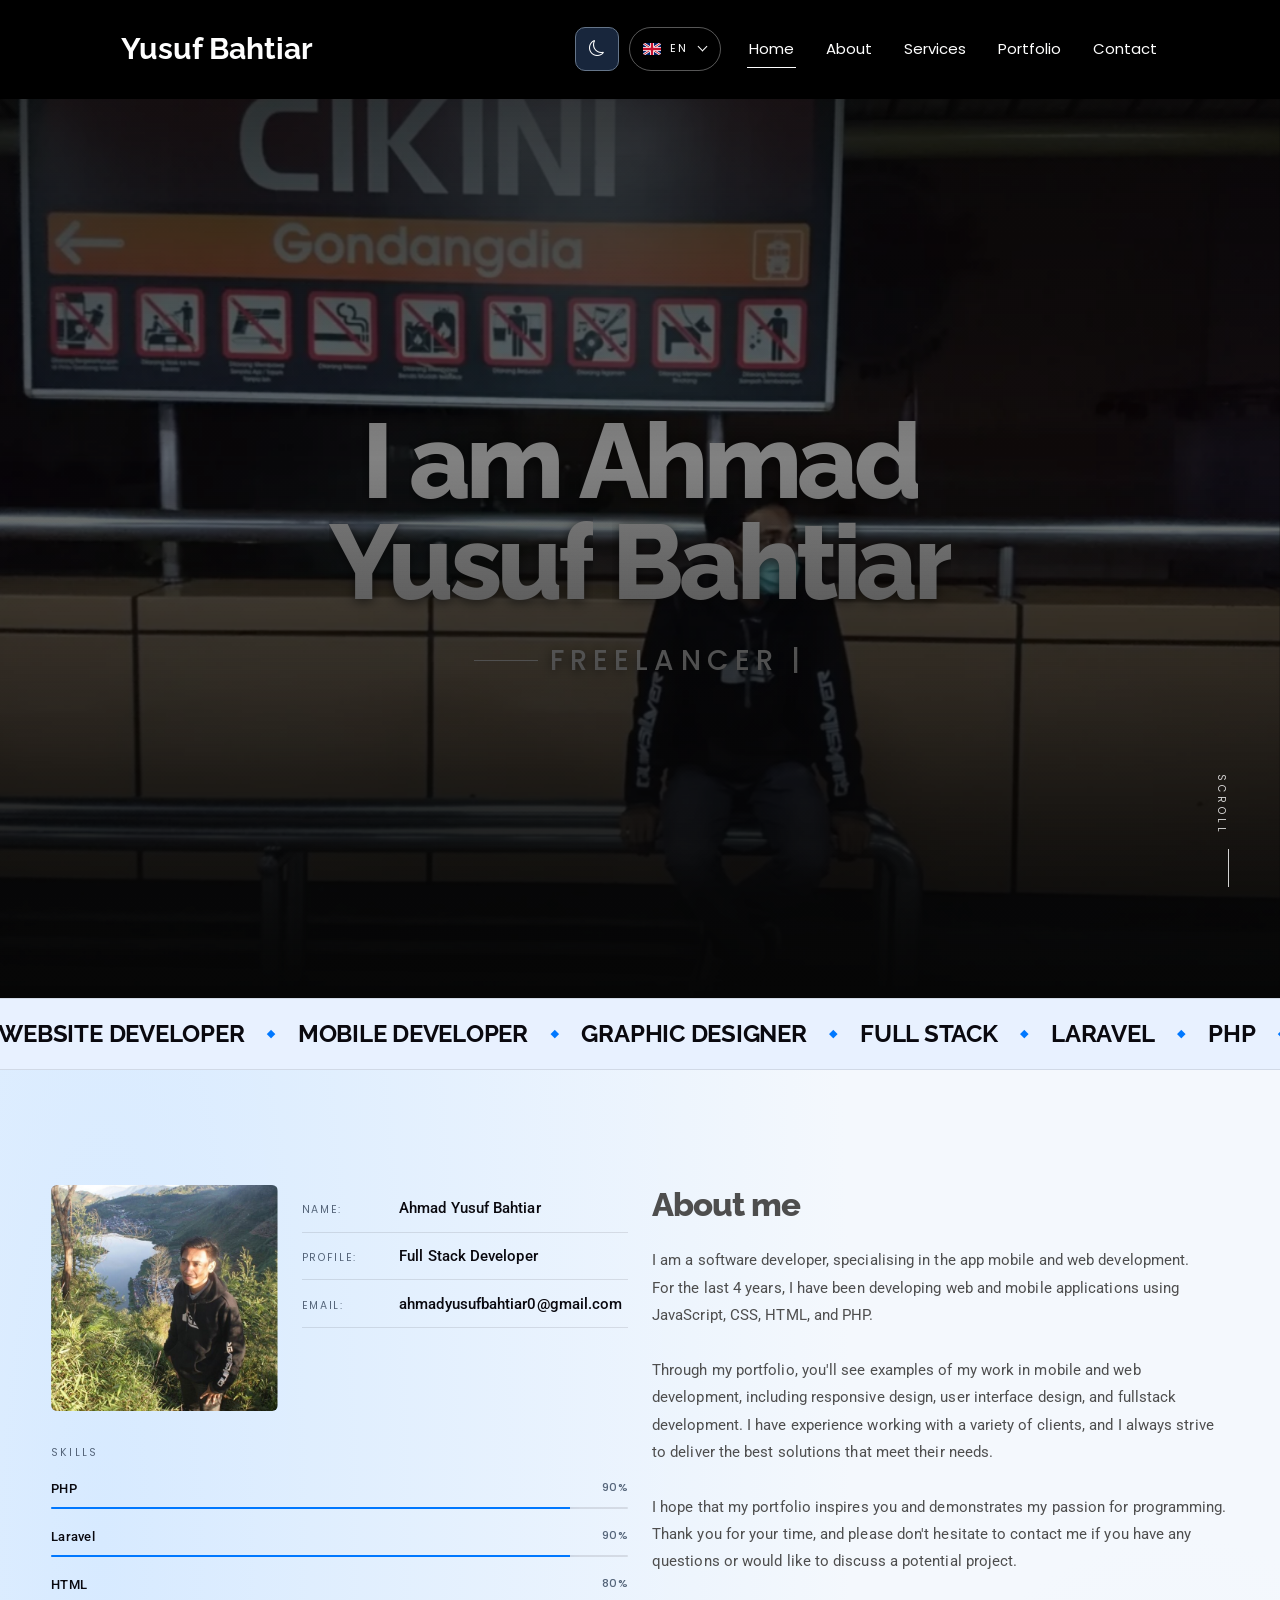
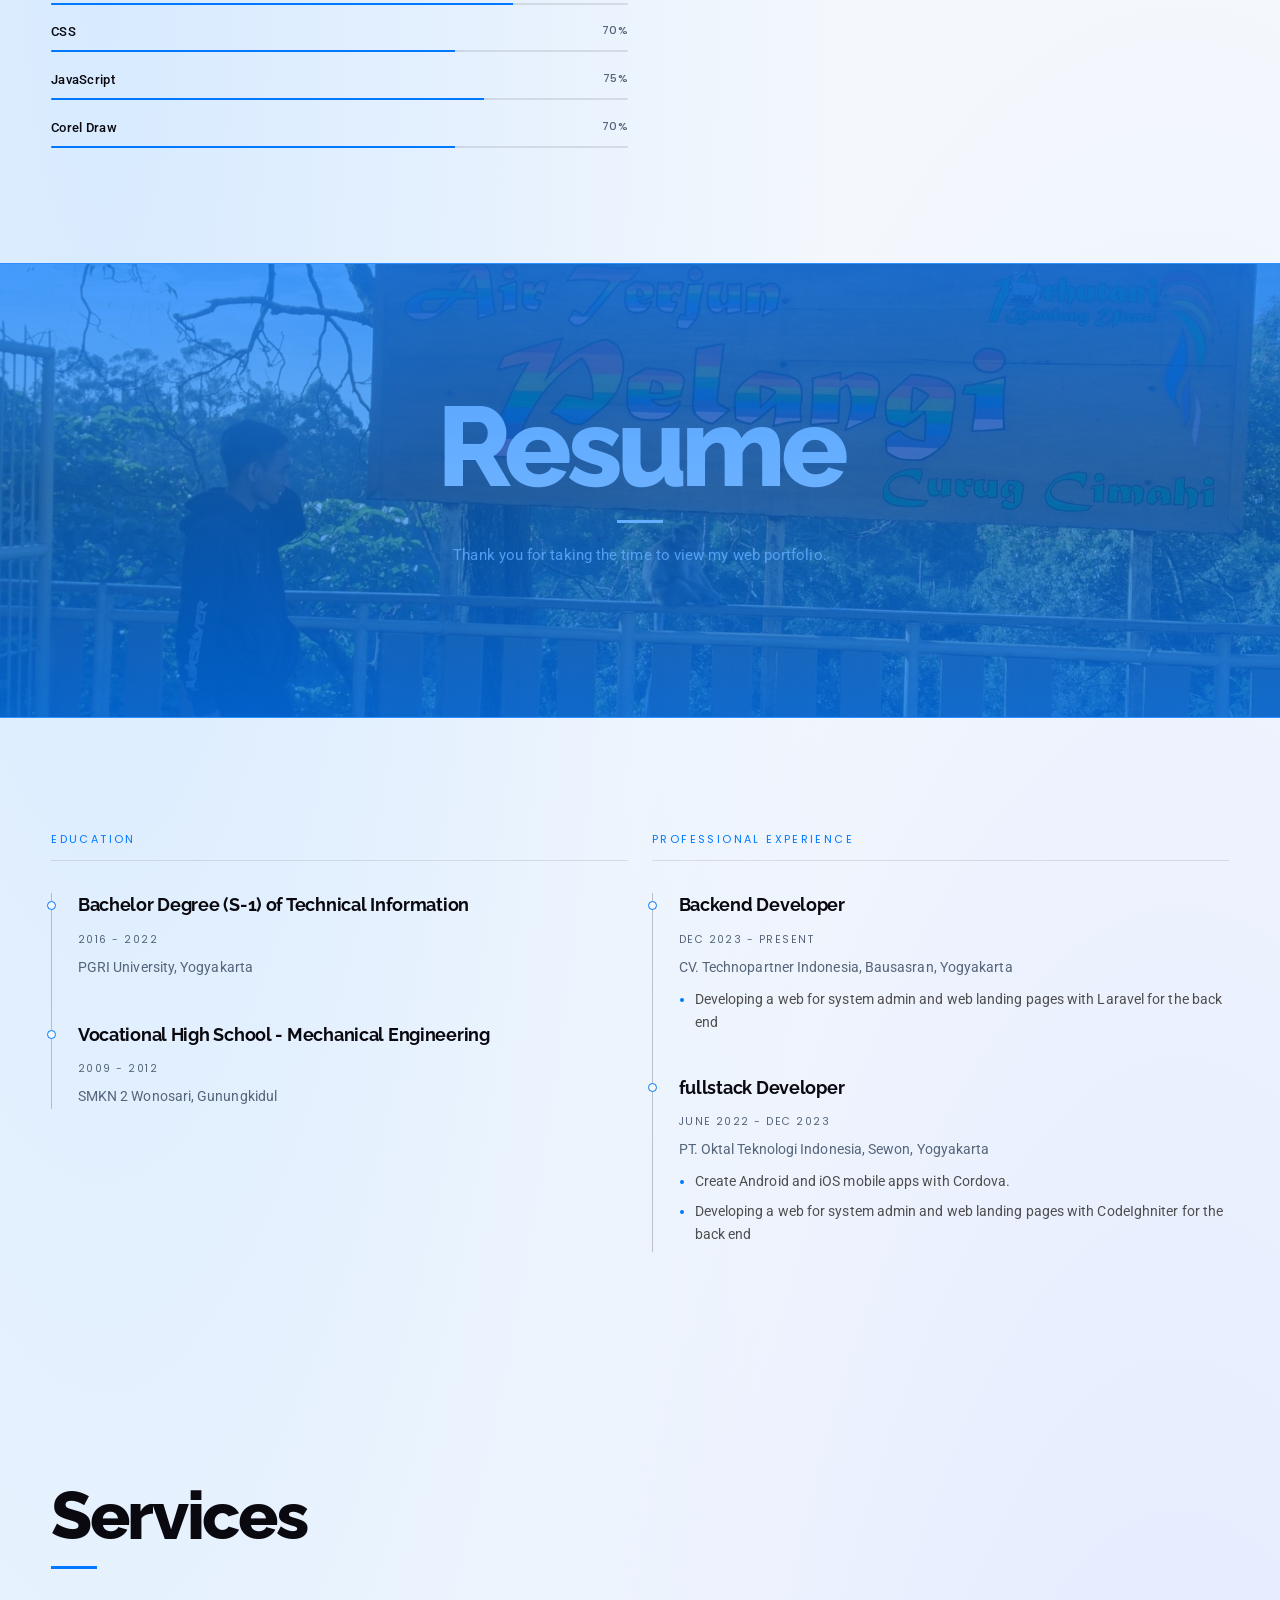
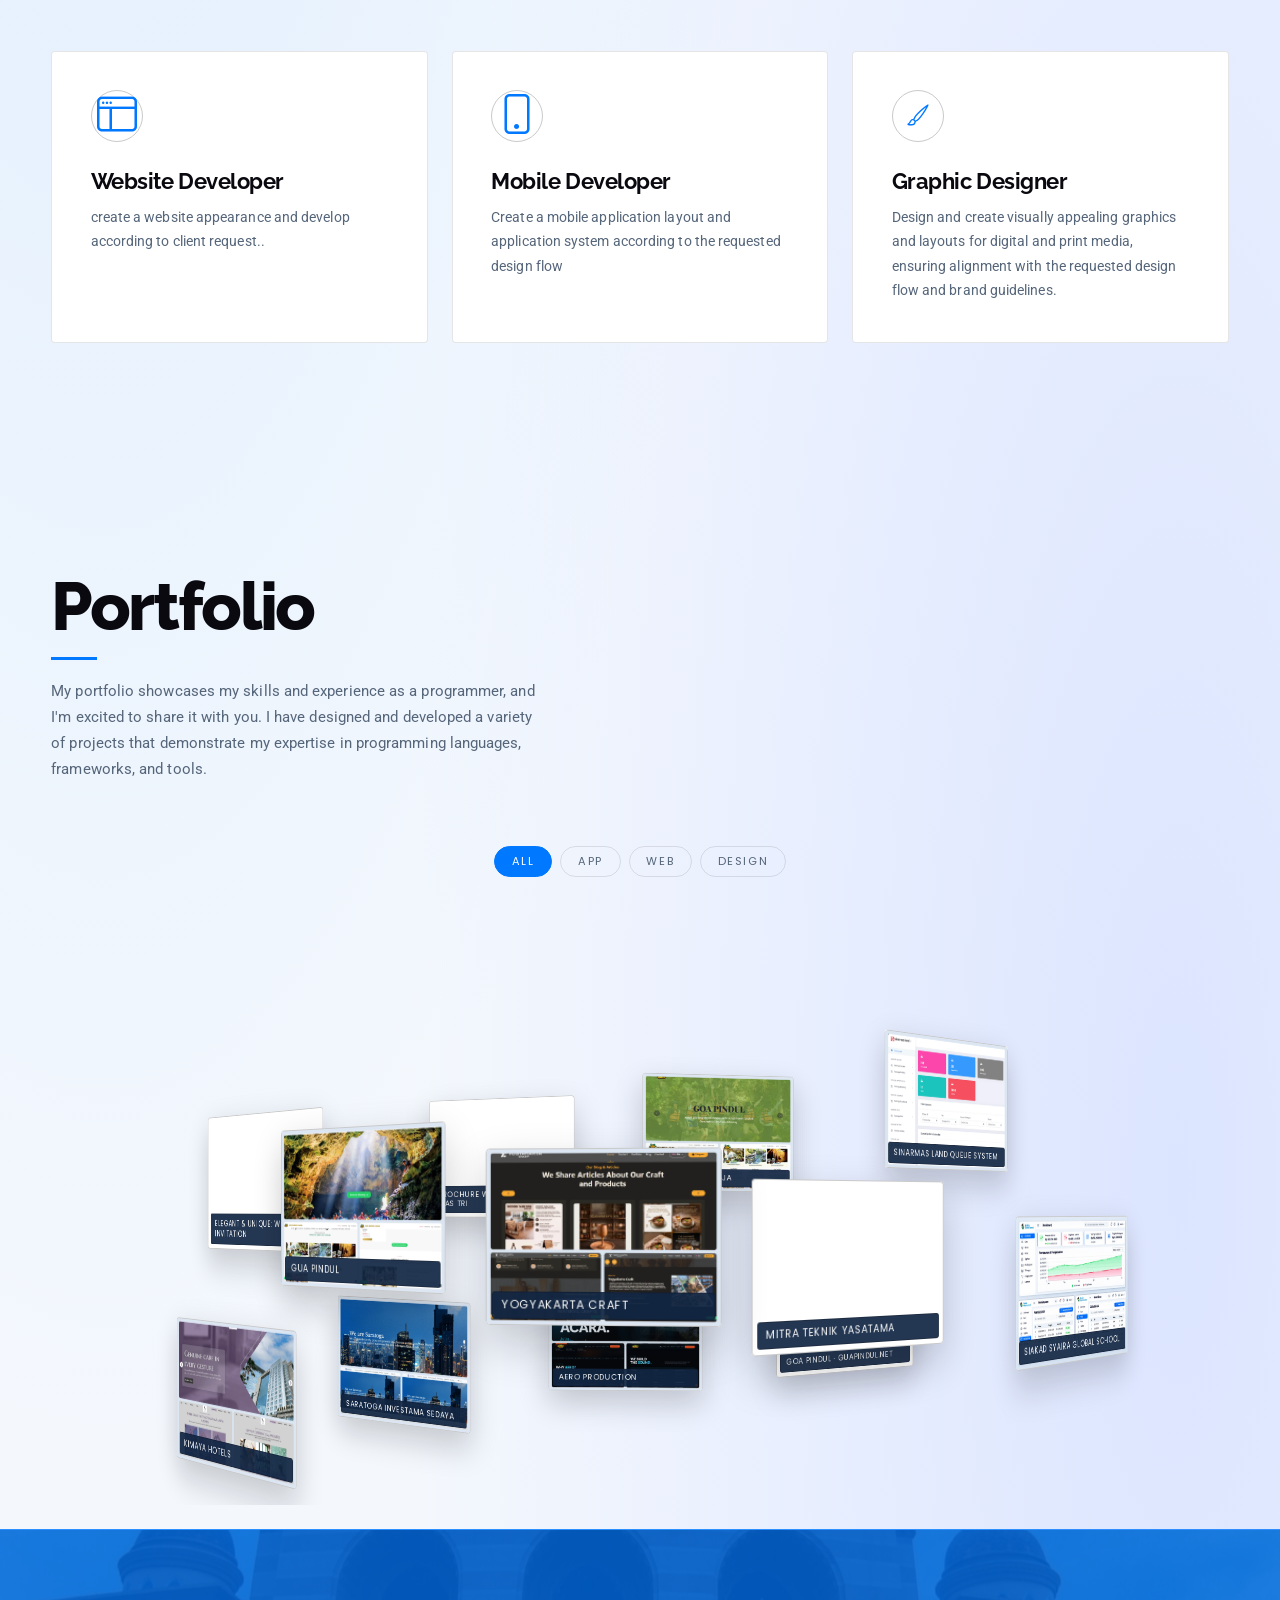
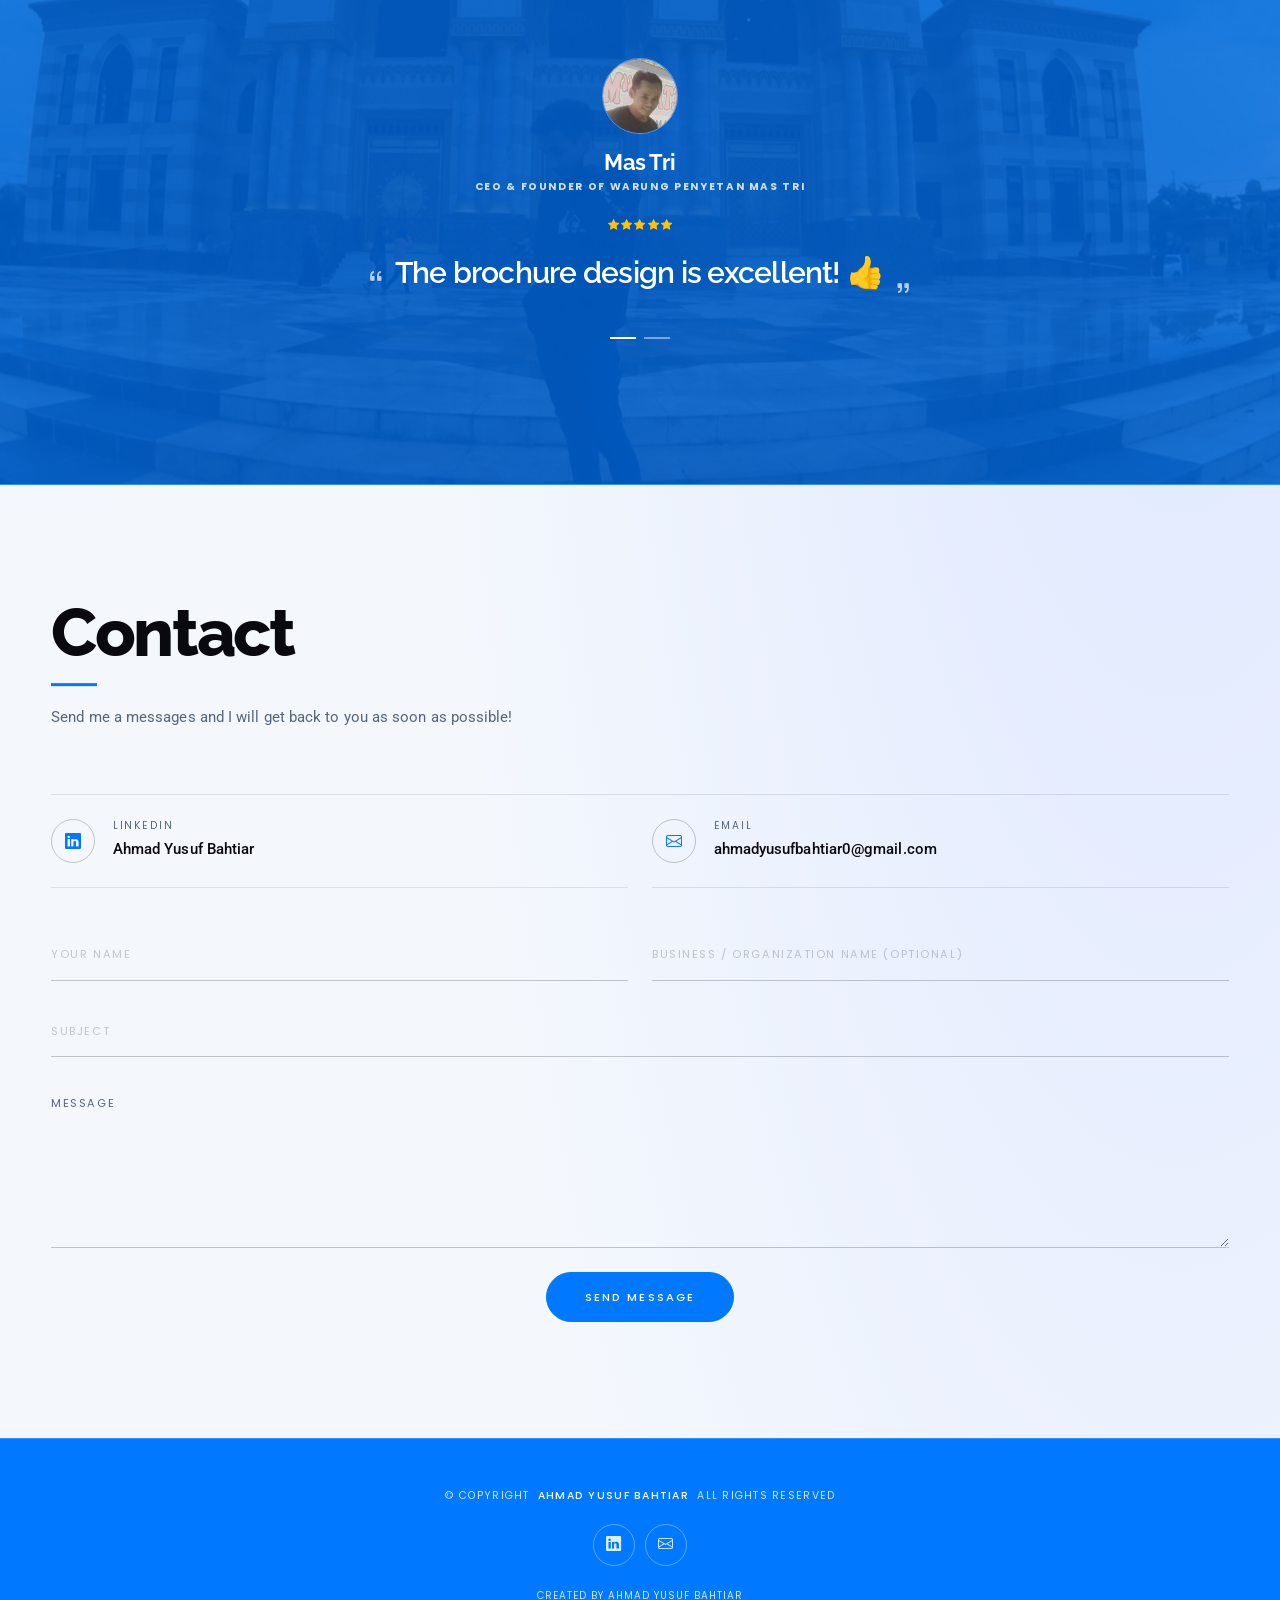
==== commit a5eb3821: "Add new video assets and enhance index.html with theme toggle and marquee band - Added new video fil" ====
--- a/docs/index.html
+++ b/docs/index.html
@@ -15,7 +15,7 @@
   <!-- Fonts -->
   <link href="https://fonts.googleapis.com" rel="preconnect">
   <link href="https://fonts.gstatic.com" rel="preconnect" crossorigin>
-  <link href="https://fonts.googleapis.com/css2?family=Roboto:wght@400;500;600;700&family=Poppins:wght@400;500;600;700&family=Raleway:wght@400;500;600;700&display=swap" rel="stylesheet" media="print" onload="this.media='all'">
+  <link href="https://fonts.googleapis.com/css2?family=Roboto:wght@400;500;600;700&family=Poppins:wght@400;500;600;700&family=Raleway:wght@400;500;600;700;800&display=swap" rel="stylesheet" media="print" onload="this.media='all'">
 
   <!-- Vendor CSS Files -->
   <link href="assets/vendor/bootstrap/css/bootstrap.min.css" rel="stylesheet">
@@ -26,6 +26,10 @@
 
   <!-- Main CSS File -->
   <link href="assets/css/main.css" rel="stylesheet">
+
+  <!-- Editorial Motion Theme (visual layer only) -->
+  <!-- Motion theme, palette matched to the reference page -->
+  <link href="assets/css/theme.css" rel="stylesheet">
 
   <!-- =======================================================
   * Template Name: DevFolio
@@ -36,7 +40,11 @@
   ======================================================== -->
 </head>
 
-<body class="index-page">
+<body class="index-page no-aos">
+
+  <div class="scroll-progress" aria-hidden="true"></div>
+  <div class="cursor-dot" aria-hidden="true"></div>
+  <div class="cursor-ring" aria-hidden="true"></div>
 
   <header id="header" class="header d-flex align-items-center sticky-top">
     <div class="container-fluid container-xl position-relative d-flex align-items-center justify-content-between">
@@ -47,6 +55,7 @@
         <h1 class="sitename">Yusuf Bahtiar</h1>
       </a>
 
+      <button id="theme-toggle" type="button" aria-label="Switch to dark mode" aria-pressed="false"><i class="bi bi-moon" aria-hidden="true"></i></button>
       <details id="portfolio-language" class="language-picker">
         <summary aria-label="Language: EN">
           <span class="language-flag" aria-hidden="true"></span>
@@ -103,6 +112,22 @@
 
     </section><!-- /Hero Section -->
 
+    <!-- Marquee Band -->
+    <div class="marquee-band" aria-hidden="true">
+      <div class="marquee-track">
+        <div class="marquee-group">
+          <span>Website Developer</span><i>&#9670;</i>
+          <span>Mobile Developer</span><i>&#9670;</i>
+          <span>Graphic Designer</span><i>&#9670;</i>
+          <span>Full Stack</span><i>&#9670;</i>
+          <span>Laravel</span><i>&#9670;</i>
+          <span>PHP</span><i>&#9670;</i>
+          <span>JavaScript</span><i>&#9670;</i>
+          <span>Yogyakarta</span><i>&#9670;</i>
+        </div>
+      </div>
+    </div>
+
     <!-- About Section -->
     <section id="about" class="about section">
 
@@ -697,7 +722,7 @@
             </div>
 
             <div class="col-md-6 ">
-              <input type="text" class="form-control" name="whatsapp" id="whatsapp" inputmode="tel" autocomplete="tel" aria-label="Your Whatsapp Number" placeholder="Your Whatsapp Number" required="" oninput="this.value = this.value.replace(/[^0-9]/g, '');">
+              <input type="text" class="form-control" name="organization" id="organization" autocomplete="organization" aria-label="Business / Organization Name (optional)" placeholder="Business / Organization Name (optional)">
             </div>
 
             <div class="col-md-12">
@@ -752,7 +777,7 @@
   <a href="#hero" id="scroll-top" aria-label="Back to top" class="scroll-top d-flex align-items-center justify-content-center"><i class="bi bi-arrow-up-short"></i></a>
 
   <!-- Preloader -->
-  <div id="preloader"></div>
+
 
   <!-- Vendor JS Files -->
   <script src="assets/vendor/bootstrap/js/bootstrap.bundle.min.js"></script>
@@ -765,22 +790,27 @@
   <script src="assets/vendor/isotope-layout/isotope.pkgd.min.js"></script>
   <script src="assets/vendor/swiper/swiper-bundle.min.js"></script>
 
+  <!-- Motion Engine -->
+  <script src="assets/vendor/gsap/gsap.min.js"></script>
+  <script src="assets/vendor/gsap/ScrollTrigger.min.js"></script>
+
   <!-- Main JS File -->
   <script src="assets/js/project-spiral.js"></script>
   <script src="assets/js/main.js"></script>
   <script>
     function hubungiSaya() {
         var name = document.getElementById('name').value;
-        var whatsapp = document.getElementById('whatsapp').value;
+        var organization = document.getElementById('organization').value.trim();
         var subject = document.getElementById('subject').value;
         var message = document.getElementById('message').value;
         var encryptedPhone = 'KzYyODc4Mzk1MzExMDE=';
         var decodedPhone = atob(encryptedPhone);
 
         const indonesian = document.documentElement.lang === 'id';
+        const organizationLine = organization ? `\n${indonesian ? 'Usaha / Organisasi' : 'Business / Organization'}: ${organization}` : '';
         const text = indonesian
-          ? `*Halo Yusuf!* Saya menghubungi Anda melalui portofolio ini.\n\nNama: ${name}\nNomor WhatsApp: ${whatsapp}\nSubjek: ${subject}\nPesan: ${message}\n\nTerima kasih.`
-          : `*Hi Yusuf!* I am getting in touch through your portfolio.\n\nName: ${name}\nWhatsApp number: ${whatsapp}\nSubject: ${subject}\nMessage: ${message}\n\nThank you.`;
+          ? `*Halo Yusuf!* Saya menghubungi Anda melalui portofolio ini.\n\nNama: ${name}${organizationLine}\nSubjek: ${subject}\nPesan: ${message}\n\nTerima kasih.`
+          : `*Hi Yusuf!* I am getting in touch through your portfolio.\n\nName: ${name}${organizationLine}\nSubject: ${subject}\nMessage: ${message}\n\nThank you.`;
         var href = `https://api.whatsapp.com/send?phone=${decodedPhone}&text=${encodeURIComponent(text)}`;
 
         window.open(href, '_blank');
@@ -800,6 +830,8 @@
     });
   </script>
   <script src="assets/js/language.js"></script>
+  <script src="assets/js/motion.js"></script>
+  <script src="assets/js/theme-toggle.js"></script>
 </body>
 
 </html>
--- a/docs/assets/css/theme.css
+++ b/docs/assets/css/theme.css
@@ -0,0 +1,1777 @@
+/* ==========================================================================
+   EDITORIAL MOTION THEME  —  loaded after main.css
+   Visual layer only: same markup, same sections, same content.
+   Palette taken from the reference page (DevFolio main.css):
+   white / #f4f8fd page, #0a090f headings, #4e4e4e body, #0078ff accent,
+   #060606 dark hero band, #0078ff accent bands.
+   ========================================================================== */
+
+:root {
+  --ink: #f4f8fd;          /* page background */
+  --ink-soft: #e8f1ff;     /* tinted band */
+  --ink-card: #ffffff;     /* card surface */
+  --ink-card-2: #f5f8ff;   /* card surface, hover */
+  --line: rgba(10, 9, 15, 0.1);
+  --line-strong: rgba(10, 9, 15, 0.22);
+  --paper: #0a090f;        /* headings */
+  --paper-2: #4e4e4e;      /* body copy */
+  --paper-3: #55657a;      /* muted copy */
+  --acid: #0078ff;         /* accent */
+  --ember: #0078ff;
+  --ease: cubic-bezier(0.22, 1, 0.36, 1);
+  --ease-io: cubic-bezier(0.65, 0, 0.35, 1);
+  --shell: clamp(1.15rem, 4vw, 4.5rem);
+}
+
+/* ---- template token overrides ------------------------------------------- */
+:root {
+  --default-font: "Roboto", system-ui, -apple-system, "Segoe UI", Roboto,
+    "Helvetica Neue", Arial, sans-serif;
+  --heading-font: "Raleway", "Roboto", system-ui, sans-serif;
+  --nav-font: "Poppins", sans-serif;
+
+  --background-color: var(--ink);
+  --default-color: var(--paper-2);
+  --heading-color: var(--paper);
+  --accent-color: var(--acid);
+  --surface-color: var(--ink-card);
+  --contrast-color: #ffffff;
+
+  --nav-color: var(--paper);
+  --nav-hover-color: var(--acid);
+  --nav-mobile-background-color: var(--ink);
+  --nav-dropdown-background-color: var(--ink-card);
+  --nav-dropdown-color: var(--paper-2);
+  --nav-dropdown-hover-color: var(--acid);
+}
+
+/* ---- photo / accent bands: light-on-dark text, reference colours --------- */
+.hero,
+.stats,
+.testimonials,
+.footer {
+  --paper: #ffffff;
+  --paper-2: rgba(255, 255, 255, 0.86);
+  --paper-3: rgba(255, 255, 255, 0.82);
+  --line: rgba(255, 255, 255, 0.18);
+  --line-strong: rgba(255, 255, 255, 0.36);
+  --ink-card: rgba(255, 255, 255, 0.08);
+  --ink-card-2: rgba(255, 255, 255, 0.14);
+  --acid: #ffffff;
+  --default-color: rgba(255, 255, 255, 0.86);
+  --heading-color: #ffffff;
+  --contrast-color: #ffffff;
+}
+
+/* dark hero photo band (reference: .dark-background) */
+.hero {
+  --ink: #060606;
+  --background-color: #060606;
+  --surface-color: #252525;
+}
+
+/* blue accent bands (reference: .accent-background) */
+.stats,
+.testimonials,
+.footer {
+  --ink: #0078ff;
+  --background-color: #0078ff;
+  --surface-color: #3393ff;
+}
+
+/* ---- base --------------------------------------------------------------- */
+html {
+  scroll-behavior: smooth;
+  -webkit-text-size-adjust: 100%;
+}
+
+body {
+  background-color: var(--ink);
+  background-image:
+    radial-gradient(ellipse at 8% 24%, #d7eaff, transparent 45%),
+    radial-gradient(ellipse at 92% 68%, #dce5ff, transparent 46%);
+  color: var(--paper-2);
+  font-family: var(--default-font);
+  font-size: 16px;
+  line-height: 1.65;
+  letter-spacing: 0.005em;
+  -webkit-font-smoothing: antialiased;
+  -moz-osx-font-smoothing: grayscale;
+  overflow-x: hidden;
+}
+
+/* film grain */
+body::after {
+  content: "";
+  position: fixed;
+  inset: 0;
+  z-index: 9998;
+  pointer-events: none;
+  opacity: 0.035;
+  mix-blend-mode: multiply;
+  background-image: url("data:image/svg+xml,%3Csvg xmlns='http://www.w3.org/2000/svg' width='180' height='180'%3E%3Cfilter id='n'%3E%3CfeTurbulence type='fractalNoise' baseFrequency='0.85' numOctaves='3' stitchTiles='stitch'/%3E%3C/filter%3E%3Crect width='180' height='180' filter='url(%23n)'/%3E%3C/svg%3E");
+}
+
+::selection {
+  background: var(--acid);
+  color: var(--ink);
+}
+
+h1, h2, h3, h4, h5, h6 {
+  font-family: var(--heading-font);
+  color: var(--paper);
+  letter-spacing: -0.02em;
+  font-weight: 700;
+}
+
+a {
+  color: var(--paper);
+  text-decoration: none;
+  transition: color 0.35s var(--ease);
+}
+
+a:hover {
+  color: var(--acid);
+}
+
+p {
+  color: var(--paper-2);
+}
+
+/* thin custom scrollbar */
+::-webkit-scrollbar { width: 10px; }
+::-webkit-scrollbar-track { background: #e8f1ff; }
+::-webkit-scrollbar-thumb {
+  background: #a4b9d4;
+  border-radius: 99px;
+  border: 2px solid #e8f1ff;
+}
+::-webkit-scrollbar-thumb:hover { background: var(--acid); }
+
+/* AOS is disabled in favour of GSAP — keep content visible if JS is off */
+.no-aos [data-aos] {
+  opacity: 1 !important;
+  transform: none !important;
+  transition: none !important;
+}
+
+/* ---- scroll progress ---------------------------------------------------- */
+.scroll-progress {
+  position: fixed;
+  top: 0;
+  left: 0;
+  height: 2px;
+  width: 100%;
+  transform: scaleX(0);
+  transform-origin: 0 50%;
+  background: var(--acid);
+  z-index: 100000;
+  pointer-events: none;
+}
+
+/* ---- custom cursor ------------------------------------------------------ */
+.cursor-dot,
+.cursor-ring {
+  position: fixed;
+  top: 0;
+  left: 0;
+  z-index: 99999;
+  pointer-events: none;
+  border-radius: 50%;
+  opacity: 0;
+  will-change: transform;
+}
+
+.cursor-dot {
+  width: 6px;
+  height: 6px;
+  margin: -3px 0 0 -3px;
+  background: var(--acid);
+}
+
+.cursor-ring {
+  width: 38px;
+  height: 38px;
+  margin: -19px 0 0 -19px;
+  border: 1px solid rgba(0, 120, 255, 0.55);
+  transition: width 0.3s var(--ease), height 0.3s var(--ease),
+    margin 0.3s var(--ease), background-color 0.3s var(--ease),
+    border-color 0.3s var(--ease);
+}
+
+.cursor-ring.is-active {
+  width: 64px;
+  height: 64px;
+  margin: -32px 0 0 -32px;
+  background: rgba(0, 120, 255, 0.1);
+  border-color: var(--acid);
+}
+
+@media (hover: hover) and (pointer: fine) {
+  body.has-cursor,
+  body.has-cursor a,
+  body.has-cursor button,
+  body.has-cursor summary,
+  body.has-cursor .portfolio-item {
+    cursor: none;
+  }
+  body.has-cursor .cursor-dot,
+  body.has-cursor .cursor-ring { opacity: 1; }
+}
+
+/* ---- preloader ---------------------------------------------------------- */
+#preloader {
+  position: fixed;
+  inset: 0;
+  z-index: 999999;
+  display: grid;
+  place-items: center;
+  background: var(--ink);
+  overflow: hidden;
+}
+
+#preloader::before {
+  content: "";
+  position: absolute;
+  inset: auto 0 0 0;
+  height: 100%;
+  background: var(--acid);
+  transform: scaleY(0);
+  transform-origin: 50% 100%;
+  z-index: 0;
+}
+
+.preloader-inner {
+  position: relative;
+  z-index: 2;
+  display: grid;
+  gap: 1.1rem;
+  justify-items: center;
+  text-align: center;
+}
+
+.preloader-name {
+  font-family: var(--heading-font);
+  font-size: clamp(1.6rem, 5vw, 3rem);
+  font-weight: 800;
+  letter-spacing: -0.03em;
+  color: var(--paper);
+  line-height: 1;
+}
+
+.preloader-count {
+  font-family: var(--nav-font);
+  font-size: 0.72rem;
+  letter-spacing: 0.34em;
+  text-transform: uppercase;
+  color: var(--paper-3);
+}
+
+.preloader-bar {
+  width: min(46vw, 260px);
+  height: 1px;
+  background: rgba(10, 9, 15, 0.12);
+  overflow: hidden;
+}
+
+.preloader-bar span {
+  display: block;
+  height: 100%;
+  width: 100%;
+  background: var(--acid);
+  transform: scaleX(0);
+  transform-origin: 0 50%;
+}
+
+/* ---- header ------------------------------------------------------------- */
+.header {
+  --background-color: transparent;
+  --default-color: #ffffff;
+  --heading-color: #ffffff;
+  /* the bar sits over the dark hero, then turns black on scroll (reference header) */
+  --paper: #ffffff;
+  --paper-2: rgba(255, 255, 255, 0.86);
+  --paper-3: rgba(255, 255, 255, 0.82);
+  --line: rgba(255, 255, 255, 0.16);
+  --line-strong: rgba(255, 255, 255, 0.34);
+  --acid: #ffffff;
+  background: transparent;
+  padding: 1.35rem 0;
+  transition: padding 0.5s var(--ease), background-color 0.5s var(--ease),
+    backdrop-filter 0.5s var(--ease), border-color 0.5s var(--ease);
+  border-bottom: 1px solid transparent;
+}
+
+.header .container-fluid {
+  padding-inline: var(--shell);
+}
+
+.scrolled .header {
+  padding: 0.7rem 0;
+  background: rgba(0, 0, 0, 0.9);
+  backdrop-filter: blur(18px) saturate(140%);
+  -webkit-backdrop-filter: blur(18px) saturate(140%);
+  border-bottom-color: var(--line);
+  box-shadow: none;
+}
+
+.header .logo h1 {
+  font-family: var(--heading-font);
+  font-size: clamp(1.05rem, 1.6vw, 1.3rem);
+  font-weight: 800;
+  letter-spacing: -0.03em;
+  text-transform: uppercase;
+  color: var(--paper);
+}
+
+.header .logo h1::after {
+  content: "";
+  display: inline-block;
+  width: 6px;
+  height: 6px;
+  margin-left: 6px;
+  border-radius: 50%;
+  background: var(--acid);
+  vertical-align: middle;
+  transform: translateY(-2px);
+}
+
+/* nav */
+.navmenu a,
+.navmenu a:focus {
+  font-family: var(--nav-font);
+  font-size: 0.72rem;
+  letter-spacing: 0.16em;
+  text-transform: uppercase;
+  color: var(--paper-2);
+  font-weight: 400;
+}
+
+.navmenu > ul > li > a::before {
+  height: 1px;
+  bottom: -7px;
+  background-color: var(--acid);
+}
+
+.navmenu li:hover > a,
+.navmenu .active,
+.navmenu .active:focus {
+  color: var(--acid);
+}
+
+.navmenu .active::after {
+  content: "";
+  position: absolute;
+  left: 2px;
+  bottom: -7px;
+  width: 4px;
+  height: 4px;
+  border-radius: 50%;
+  background: var(--acid);
+}
+
+/* mobile nav */
+@media (max-width: 1199px) {
+  .mobile-nav-active .navmenu {
+    background: #ffffff;
+    --paper: #0a090f;
+    --paper-2: #4e4e4e;
+    --paper-3: #65758a;
+    --acid: #0078ff;
+    backdrop-filter: blur(20px);
+  }
+  .mobile-nav-active .navmenu > ul {
+    padding: 5rem 1.5rem 2rem;
+  }
+  .mobile-nav-active .navmenu a {
+    font-size: 1.5rem;
+    letter-spacing: -0.01em;
+    text-transform: none;
+    font-family: var(--heading-font);
+    font-weight: 700;
+    padding: 0.6rem 0;
+    color: var(--paper);
+  }
+  .mobile-nav-active .mobile-nav-toggle {
+    color: var(--acid);
+  }
+}
+
+/* language picker */
+#portfolio-language summary {
+  background: transparent;
+  border: 1px solid var(--line-strong);
+  border-radius: 99px;
+  color: var(--paper);
+  font-family: var(--nav-font);
+  font-size: 0.68rem;
+  letter-spacing: 0.14em;
+  padding-inline: 0.85rem;
+  transition: border-color 0.35s var(--ease), color 0.35s var(--ease);
+}
+
+#portfolio-language summary:hover {
+  border-color: var(--acid);
+  color: var(--acid);
+}
+
+/* dropdown keeps the reference's dark navy panel so it reads over any section */
+.language-options {
+  background: #18263c;
+  border: 1px solid #65758a;
+  border-radius: 14px;
+  box-shadow: 0 24px 60px rgba(10, 9, 15, 0.28);
+}
+
+.language-options button {
+  border-radius: 9px;
+  font-size: 0.82rem;
+  color: #ffffff;
+}
+
+.language-options button:hover,
+.language-options button[aria-pressed="true"] {
+  background: #2e4669;
+  color: #ffffff;
+}
+
+/* ---- sections ----------------------------------------------------------- */
+section,
+.section {
+  background-color: var(--ink);
+  padding: clamp(4.5rem, 9vw, 8.5rem) 0;
+  position: relative;
+}
+
+.index-page .section:not(.dark-background):not(.accent-background) {
+  background: transparent;
+}
+
+/* oversized section index numerals */
+#about::before,
+#resume::before,
+#services::before,
+#portfolio::before,
+#testimonials::before,
+#contact::before {
+  position: absolute;
+  top: clamp(1.5rem, 4vw, 3rem);
+  right: var(--shell);
+  font-family: var(--heading-font);
+  font-size: clamp(3.5rem, 11vw, 9rem);
+  font-weight: 800;
+  line-height: 0.8;
+  letter-spacing: -0.05em;
+  color: transparent;
+  -webkit-text-stroke: 1px var(--line-strong);
+  pointer-events: none;
+  z-index: 0;
+  transform: translateY(var(--num-shift, 0px));
+}
+
+#about::before { content: "01"; }
+#resume::before { content: "02"; }
+#services::before { content: "03"; }
+#portfolio::before { content: "04"; }
+#testimonials::before { content: "05"; }
+#contact::before { content: "06"; }
+
+/* section titles */
+.section-title {
+  text-align: left;
+  padding-bottom: clamp(2.5rem, 5vw, 4rem);
+  position: relative;
+}
+
+.section-title h2 {
+  font-size: clamp(2.1rem, 5.4vw, 4.2rem);
+  font-weight: 800;
+  line-height: 0.98;
+  letter-spacing: -0.035em;
+  margin-bottom: 1.1rem;
+  padding-bottom: 0;
+  text-transform: none;
+}
+
+.section-title h2::after {
+  content: "";
+  position: static;
+  display: block;
+  width: 46px;
+  height: 3px;
+  margin: 1.1rem 0 0;
+  background: var(--acid);
+}
+
+.section-title p {
+  max-width: 62ch;
+  color: var(--paper-3);
+  font-size: clamp(0.95rem, 1.2vw, 1.05rem);
+  line-height: 1.7;
+}
+
+/* ---- hero --------------------------------------------------------------- */
+.hero {
+  min-height: 100svh;
+  padding: 0;
+  display: flex;
+  align-items: flex-end;
+  overflow: hidden;
+  background: var(--ink);
+}
+
+.hero img {
+  position: absolute;
+  inset: -8% 0;
+  width: 100%;
+  height: 116%;
+  object-fit: cover;
+  object-position: center 40%;
+  z-index: 1;
+  filter: contrast(1.05) brightness(0.92);
+  will-change: transform;
+}
+
+.hero::before {
+  content: "";
+  position: absolute;
+  inset: 0;
+  z-index: 2;
+  background:
+    linear-gradient(180deg, rgba(6, 6, 6, 0.78) 0%, rgba(6, 6, 6, 0.5) 40%, rgba(6, 6, 6, 0.88) 82%, var(--ink) 100%);
+}
+
+.hero .container {
+  position: relative;
+  z-index: 3;
+  align-items: flex-start !important;
+  text-align: left !important;
+  padding: 0 var(--shell) clamp(4.5rem, 9vw, 7rem);
+  max-width: 1500px;
+}
+
+.hero h2 {
+  font-size: clamp(2.5rem, 8.2vw, 7.2rem);
+  font-weight: 800;
+  line-height: 0.9;
+  letter-spacing: -0.045em;
+  margin: 0 0 1.4rem;
+  max-width: 15ch;
+  color: var(--paper);
+  text-wrap: balance;
+}
+
+.hero h2 .word {
+  display: inline-block;
+  overflow: hidden;
+  vertical-align: bottom;
+  padding-bottom: 0.06em;
+}
+
+.hero h2 .word > span {
+  display: inline-block;
+  will-change: transform;
+}
+
+.hero p {
+  margin: 0;
+  font-family: var(--nav-font);
+  font-size: clamp(0.72rem, 1.5vw, 0.95rem);
+  font-weight: 400;
+  letter-spacing: 0.22em;
+  text-transform: uppercase;
+  color: var(--acid);
+  display: flex;
+  align-items: center;
+  gap: 0.75rem;
+}
+
+.hero p::before {
+  content: "";
+  width: clamp(28px, 5vw, 64px);
+  height: 1px;
+  background: var(--acid);
+  flex: none;
+}
+
+.hero p span {
+  letter-spacing: 0.22em;
+}
+
+/* scroll cue */
+.hero::after {
+  content: "SCROLL";
+  position: absolute;
+  z-index: 3;
+  right: var(--shell);
+  bottom: clamp(4.5rem, 9vw, 7rem);
+  font-family: var(--nav-font);
+  font-size: 0.62rem;
+  letter-spacing: 0.4em;
+  color: var(--paper-3);
+  writing-mode: vertical-rl;
+  padding-bottom: 3.2rem;
+  background: linear-gradient(var(--paper-3), var(--paper-3)) no-repeat right bottom / 1px 2.4rem;
+  animation: cue-drift 2.6s var(--ease-io) infinite;
+}
+
+@keyframes cue-drift {
+  0%, 100% { background-size: 1px 2.4rem; opacity: 0.55; }
+  50% { background-size: 1px 1.2rem; opacity: 1; }
+}
+
+@media (max-width: 767px) {
+  .hero::after { display: none; }
+  .hero .container { padding-bottom: 3.5rem; }
+}
+
+/* ---- marquee band ------------------------------------------------------- */
+.marquee-band {
+  position: relative;
+  z-index: 4;
+  border-top: 1px solid var(--line);
+  border-bottom: 1px solid var(--line);
+  background: var(--ink-soft);
+  overflow: hidden;
+  padding: 0.95rem 0;
+  margin-top: -1px;
+}
+
+.marquee-track {
+  display: flex;
+  width: max-content;
+  will-change: transform;
+}
+
+.marquee-group {
+  display: flex;
+  align-items: center;
+  flex: none;
+}
+
+.marquee-group span {
+  font-family: var(--heading-font);
+  font-size: clamp(0.95rem, 2vw, 1.5rem);
+  font-weight: 700;
+  letter-spacing: -0.01em;
+  text-transform: uppercase;
+  color: var(--paper);
+  padding: 0 1.4rem;
+  white-space: nowrap;
+}
+
+.marquee-group i {
+  color: var(--acid);
+  font-size: 0.7em;
+  font-style: normal;
+}
+
+/* ---- about -------------------------------------------------------------- */
+.index-page .about .container {
+  background: transparent;
+  box-shadow: none;
+  border: 0;
+  border-radius: 0;
+  padding: 0 var(--shell);
+  max-width: 1500px;
+}
+
+.about .row.gy-4 {
+  align-items: start;
+}
+
+.about img.img-fluid {
+  border-radius: 4px;
+  filter: none;
+  transition: filter 0.7s var(--ease), transform 0.7s var(--ease);
+  width: 100%;
+  aspect-ratio: 1 / 1;
+  object-fit: cover;
+}
+
+.about img.img-fluid:hover {
+  filter: none;
+}
+
+.about-info p {
+  display: flex;
+  gap: 0.6rem;
+  align-items: baseline;
+  padding: 0.7rem 0;
+  margin: 0;
+  border-bottom: 1px solid var(--line);
+  font-size: 0.92rem;
+}
+
+.about-info p strong {
+  font-family: var(--nav-font);
+  font-size: 0.66rem;
+  letter-spacing: 0.16em;
+  text-transform: uppercase;
+  color: var(--paper-3);
+  font-weight: 400;
+  min-width: 5.5rem;
+}
+
+.about-info p span,
+.about-info p a {
+  color: var(--paper);
+  font-weight: 500;
+}
+
+.about-info p a:hover { color: var(--acid); }
+
+.about .skills-content h3,
+.about .skills-content h5 {
+  font-family: var(--nav-font);
+  font-size: 0.66rem;
+  letter-spacing: 0.2em;
+  text-transform: uppercase;
+  color: var(--paper-3);
+  font-weight: 400;
+  margin: 2.2rem 0 1.2rem;
+}
+
+.about .progress {
+  height: auto;
+  margin-top: 1.05rem;
+}
+
+.about .progress .skill {
+  font-family: var(--default-font);
+  font-size: 0.82rem;
+  letter-spacing: 0.02em;
+  text-transform: none;
+  font-weight: 500;
+  color: var(--paper);
+  margin-bottom: 0.45rem;
+}
+
+.about .progress .skill .val {
+  font-family: var(--nav-font);
+  font-size: 0.7rem;
+  color: var(--paper-3);
+}
+
+.about .progress-bar-wrap {
+  background: rgba(10, 9, 15, 0.1);
+  height: 2px;
+  border-radius: 99px;
+  overflow: hidden;
+}
+
+.about .progress-bar {
+  height: 2px;
+  width: 0;
+  background: var(--acid);
+  box-shadow: 0 0 12px rgba(0, 120, 255, 0.35);
+  transition: width 1.4s var(--ease);
+}
+
+.about .about-me h3,
+.about .about-me h4 {
+  font-size: clamp(1.5rem, 2.6vw, 2.1rem);
+  font-weight: 800;
+  letter-spacing: -0.03em;
+  padding-bottom: 0;
+  margin-bottom: 1.4rem;
+}
+
+.about .about-me h3::after,
+.about .about-me h4::after {
+  display: none;
+}
+
+.about .about-me p {
+  font-size: clamp(0.95rem, 1.15vw, 1.02rem);
+  line-height: 1.8;
+  color: var(--paper-2);
+}
+
+.about .about-me p .text-white-75,
+.about .text-white-75 {
+  color: var(--paper-2) !important;
+}
+
+/* ---- stats / resume banner ---------------------------------------------- */
+.stats {
+  padding: clamp(5rem, 11vw, 9rem) 0;
+  border-top: 1px solid var(--line);
+  border-bottom: 1px solid var(--line);
+}
+
+.stats img {
+  filter: contrast(1.05) brightness(0.95);
+  will-change: transform;
+}
+
+.stats::before {
+  background: linear-gradient(180deg, rgba(0, 120, 255, 0.72), rgba(0, 120, 255, 0.58) 50%, rgba(0, 120, 255, 0.78));
+}
+
+.stats .container {
+  padding-inline: var(--shell);
+  max-width: 1500px;
+}
+
+.stats .section-title {
+  text-align: center;
+  padding-bottom: 0;
+}
+
+.stats .section-title h2 {
+  font-size: clamp(2.6rem, 9vw, 7rem);
+  font-weight: 800;
+  letter-spacing: -0.05em;
+  line-height: 0.9;
+  margin-bottom: 1.2rem;
+}
+
+.stats .section-title h2::after {
+  margin: 1.4rem auto 0;
+}
+
+.stats .section-title p {
+  margin-inline: auto;
+  color: var(--paper-2);
+}
+
+/* ---- resume ------------------------------------------------------------- */
+.resume .container {
+  padding-inline: var(--shell);
+  max-width: 1500px;
+}
+
+.resume .resume-title {
+  font-family: var(--nav-font);
+  font-size: 0.68rem;
+  letter-spacing: 0.22em;
+  text-transform: uppercase;
+  color: var(--acid);
+  font-weight: 400;
+  margin: 0 0 2rem;
+  padding-bottom: 0.9rem;
+  border-bottom: 1px solid var(--line);
+}
+
+.resume .resume-item {
+  border-left: 1px solid var(--line-strong);
+  padding: 0 0 2.2rem 1.6rem;
+  margin-top: 0;
+  transition: border-color 0.4s var(--ease);
+}
+
+.resume .resume-item:hover {
+  border-left-color: var(--acid);
+}
+
+.resume .resume-item::before {
+  width: 9px;
+  height: 9px;
+  left: -5px;
+  top: 0.45rem;
+  background: var(--ink);
+  border: 1px solid var(--acid);
+  transition: background 0.4s var(--ease), box-shadow 0.4s var(--ease);
+}
+
+.resume .resume-item:hover::before {
+  background: var(--acid);
+  box-shadow: 0 0 0 4px rgba(0, 120, 255, 0.14);
+}
+
+.resume .resume-item h4 {
+  font-size: clamp(1rem, 1.5vw, 1.15rem);
+  font-weight: 700;
+  text-transform: none;
+  letter-spacing: -0.015em;
+  color: var(--paper);
+  line-height: 1.35;
+  margin-bottom: 0.4rem;
+}
+
+.resume .resume-item h5 {
+  font-family: var(--nav-font);
+  font-size: 0.66rem;
+  letter-spacing: 0.14em;
+  text-transform: uppercase;
+  color: var(--paper-3);
+  padding: 0;
+  margin-bottom: 0.6rem;
+  font-weight: 400;
+}
+
+.resume .resume-item p {
+  font-size: 0.9rem;
+  color: var(--paper-2);
+  margin-bottom: 0.5rem;
+}
+
+.resume .resume-item p em {
+  font-style: normal;
+  color: var(--paper-3);
+}
+
+.resume .resume-item ul {
+  padding-left: 1rem;
+  margin-bottom: 0;
+}
+
+.resume .resume-item ul li {
+  font-size: 0.88rem;
+  color: var(--paper-2);
+  padding-bottom: 0.4rem;
+}
+
+.resume .resume-item ul li::marker {
+  color: var(--acid);
+}
+
+/* ---- services ----------------------------------------------------------- */
+.services .container {
+  padding-inline: var(--shell);
+  max-width: 1500px;
+}
+
+.index-page .services .service-item {
+  background: var(--ink-card);
+  border: 1px solid var(--line);
+  border-bottom: 1px solid var(--line);
+  border-radius: 4px;
+  box-shadow: none;
+  padding: clamp(1.8rem, 3vw, 2.6rem);
+  height: 100%;
+  position: relative;
+  overflow: hidden;
+  transition: border-color 0.5s var(--ease), background 0.5s var(--ease),
+    transform 0.5s var(--ease);
+}
+
+.services .service-item::after {
+  content: "";
+  position: absolute;
+  inset: auto 0 0 0;
+  height: 2px;
+  background: var(--acid);
+  transform: scaleX(0);
+  transform-origin: 0 50%;
+  transition: transform 0.6s var(--ease);
+}
+
+.services .service-item:hover {
+  transform: translateY(-6px);
+  border-color: var(--line-strong);
+  background: var(--ink-card-2);
+}
+
+.services .service-item:hover::after {
+  transform: scaleX(1);
+}
+
+.services .service-item .icon {
+  width: 52px;
+  height: 52px;
+  border-radius: 50%;
+  background: transparent;
+  border: 1px solid var(--line-strong);
+  color: var(--acid);
+  font-size: 1.35rem;
+  margin-bottom: 1.6rem;
+  transition: background 0.5s var(--ease), color 0.5s var(--ease),
+    border-color 0.5s var(--ease), transform 0.5s var(--ease);
+}
+
+.services .service-item:hover .icon {
+  background: var(--acid);
+  border-color: var(--acid);
+  color: #ffffff;
+  transform: rotate(-8deg);
+}
+
+.services .service-item h3 {
+  font-size: clamp(1.15rem, 1.8vw, 1.4rem);
+  font-weight: 700;
+  letter-spacing: -0.02em;
+  margin: 0 0 0.7rem;
+  color: var(--paper);
+}
+
+.services .service-item:hover h3 {
+  color: var(--paper);
+}
+
+.services .service-item p {
+  font-size: 0.9rem;
+  line-height: 1.7;
+  color: var(--paper-3);
+  margin-bottom: 0;
+}
+
+/* ---- portfolio ---------------------------------------------------------- */
+.portfolio .container {
+  padding-inline: var(--shell);
+  max-width: 1500px;
+}
+
+.portfolio .portfolio-filters {
+  text-align: left;
+  margin: 0 0 2.4rem;
+  display: flex;
+  flex-wrap: wrap;
+  gap: 0.5rem;
+}
+
+.portfolio .portfolio-filters li {
+  margin: 0;
+  font-size: 0.7rem;
+  font-family: var(--nav-font);
+  letter-spacing: 0.14em;
+  text-transform: uppercase;
+  font-weight: 400;
+  color: var(--paper-3);
+  border: 1px solid var(--line);
+  border-radius: 99px;
+  transition: color 0.35s var(--ease), border-color 0.35s var(--ease),
+    background 0.35s var(--ease);
+}
+
+.portfolio .portfolio-filters li:hover {
+  color: var(--paper);
+  border-color: var(--line-strong);
+}
+
+.portfolio .portfolio-filters li.filter-active {
+  color: #ffffff;
+  background: var(--acid);
+  border-color: var(--acid);
+}
+
+.portfolio .portfolio-filters button {
+  padding: 0.55rem 1.05rem;
+  min-height: 0;
+  font: inherit;
+  letter-spacing: inherit;
+  text-transform: inherit;
+  color: inherit;
+}
+
+.index-page .portfolio-item > img {
+  border: 1px solid var(--line);
+  border-radius: 4px;
+  box-shadow: none;
+  filter: none;
+  transition: filter 0.6s var(--ease), transform 0.55s var(--ease);
+}
+
+.index-page .portfolio-item:hover > img {
+  filter: none;
+}
+
+.index-page .portfolio .portfolio-item .portfolio-info {
+  background: rgba(244, 248, 253, 0.94);
+  border: 1px solid var(--line-strong);
+  border-radius: 4px;
+  box-shadow: 0 24px 60px rgba(10, 9, 15, 0.18);
+  color: var(--paper-2);
+}
+
+@supports (backdrop-filter: blur(1px)) {
+  .index-page .portfolio .portfolio-item .portfolio-info {
+    background: rgba(244, 248, 253, 0.86);
+    backdrop-filter: blur(18px);
+  }
+}
+
+.portfolio .portfolio-item .portfolio-info h4 {
+  color: var(--paper);
+  font-size: 1rem;
+  font-weight: 700;
+  letter-spacing: -0.015em;
+}
+
+.portfolio .portfolio-item .portfolio-info p {
+  color: var(--paper-3);
+  font-size: 0.82rem;
+  line-height: 1.6;
+}
+
+.portfolio .portfolio-item .portfolio-info .preview-link,
+.portfolio .portfolio-item .portfolio-info .details-link {
+  color: var(--paper-2);
+}
+
+.portfolio .portfolio-item .portfolio-info .preview-link:hover,
+.portfolio .portfolio-item .portfolio-info .details-link:hover {
+  color: var(--acid);
+}
+
+.index-page .portfolio-cover-toggle {
+  background: rgba(18, 39, 68, 0.9);
+  border: 1px solid var(--line-strong);
+  border-radius: 99px;
+  color: #ffffff;
+  font-family: var(--nav-font);
+  font-size: 0.64rem;
+  letter-spacing: 0.14em;
+  text-transform: uppercase;
+  padding: 0.5rem 0.95rem;
+  backdrop-filter: blur(10px);
+  transition: background 0.35s var(--ease), color 0.35s var(--ease),
+    border-color 0.35s var(--ease);
+}
+
+.index-page .portfolio-cover-toggle:hover {
+  background: var(--acid);
+  border-color: var(--acid);
+  color: #ffffff;
+}
+
+.index-page .portfolio-cover-toggle:focus-visible {
+  outline: 2px solid var(--acid);
+  outline-offset: 3px;
+}
+
+/* spiral gallery */
+.project-spiral {
+  border-radius: 4px;
+}
+
+.project-spiral-cover {
+  background: var(--ink-card);
+  border-radius: 4px;
+}
+
+.project-spiral-cover img {
+  border: 1px solid var(--line-strong);
+  border-radius: 4px;
+  box-shadow: 0 18px 44px rgba(10, 9, 15, 0.2);
+  filter: none;
+  transition: filter 0.5s var(--ease);
+}
+
+.project-spiral-cover:hover img {
+  filter: none;
+}
+
+.project-spiral-label {
+  background: rgba(18, 39, 68, 0.92);
+  border: 1px solid var(--line-strong);
+  border-radius: 3px;
+  color: #ffffff;
+  font-family: var(--nav-font);
+  font-size: clamp(9px, 1.2vw, 11px);
+  letter-spacing: 0.06em;
+  text-transform: uppercase;
+  font-weight: 400;
+}
+
+/* project dialog */
+.project-dialog {
+  background: var(--ink-card);
+  border: 1px solid var(--line-strong);
+  border-radius: 6px;
+  color: var(--paper-2);
+  box-shadow: 0 40px 120px rgba(10, 9, 15, 0.3);
+}
+
+.project-dialog::backdrop {
+  background: rgba(10, 9, 15, 0.55);
+  backdrop-filter: blur(6px);
+}
+
+.project-dialog-content h3 {
+  color: var(--paper);
+  font-size: clamp(1.2rem, 2.4vw, 1.6rem);
+  font-weight: 800;
+  letter-spacing: -0.025em;
+}
+
+.project-dialog-content p {
+  color: var(--paper-2);
+  font-size: 0.9rem;
+  line-height: 1.7;
+}
+
+.project-dialog-close,
+.project-dialog-image,
+.project-dialog-zoom {
+  background: transparent;
+  border: 1px solid var(--line-strong);
+  border-radius: 99px;
+  color: var(--paper);
+  font-family: var(--nav-font);
+  font-size: 0.66rem;
+  letter-spacing: 0.12em;
+  text-transform: uppercase;
+  transition: background 0.3s var(--ease), color 0.3s var(--ease),
+    border-color 0.3s var(--ease);
+}
+
+.project-dialog-close:hover,
+.project-dialog-zoom:hover {
+  background: var(--acid);
+  border-color: var(--acid);
+  color: #ffffff;
+}
+
+.project-dialog-image {
+  border-radius: 4px;
+  border-color: var(--line);
+}
+
+.project-dialog-site a {
+  color: var(--acid);
+  font-family: var(--nav-font);
+  font-size: 0.7rem;
+  letter-spacing: 0.12em;
+  text-transform: uppercase;
+  border-bottom: 1px solid rgba(0, 120, 255, 0.4);
+  padding-bottom: 2px;
+}
+
+/* ---- testimonials ------------------------------------------------------- */
+.testimonials {
+  padding: clamp(5rem, 10vw, 8rem) 0;
+  border-top: 1px solid var(--line);
+  border-bottom: 1px solid var(--line);
+}
+
+.testimonials .testimonials-bg {
+  inset: -10% 0;
+  height: 120%;
+  filter: contrast(1.05) brightness(0.95);
+  will-change: transform;
+}
+
+.testimonials::before {
+  background: linear-gradient(180deg, rgba(0, 120, 255, 0.78), rgba(0, 120, 255, 0.62) 50%, rgba(0, 120, 255, 0.82));
+}
+
+.testimonials .container {
+  padding-inline: var(--shell);
+  max-width: 1100px;
+}
+
+.testimonials .testimonial-item .testimonial-img {
+  width: 76px;
+  border: 1px solid var(--line-strong);
+  filter: none;
+  transition: filter 0.5s var(--ease);
+}
+
+.testimonials .testimonial-item:hover .testimonial-img {
+  filter: none;
+}
+
+.testimonials .testimonial-item h3 {
+  font-size: clamp(1.1rem, 1.8vw, 1.35rem);
+  font-weight: 700;
+  letter-spacing: -0.02em;
+  color: var(--paper);
+  margin: 1rem 0 0.3rem;
+}
+
+.testimonials .testimonial-item h4 {
+  font-family: var(--nav-font);
+  font-size: 0.64rem;
+  letter-spacing: 0.16em;
+  text-transform: uppercase;
+  color: var(--paper-3);
+  margin-bottom: 1.1rem;
+}
+
+.testimonials .testimonial-item .stars i {
+  color: #ffc107;
+  font-size: 0.7rem;
+}
+
+.testimonials .testimonial-item p {
+  font-style: normal;
+  font-family: var(--heading-font);
+  font-size: clamp(1.15rem, 2.6vw, 1.9rem);
+  font-weight: 600;
+  line-height: 1.35;
+  letter-spacing: -0.025em;
+  color: var(--paper);
+  width: 100%;
+  margin: 0 auto 1rem;
+}
+
+.testimonials .testimonial-item .quote-icon-left,
+.testimonials .testimonial-item .quote-icon-right {
+  color: var(--acid);
+  font-size: 1.1rem;
+  opacity: 0.7;
+}
+
+.testimonials .swiper-pagination .swiper-pagination-bullet {
+  width: 26px;
+  height: 2px;
+  border-radius: 0;
+  background: rgba(255, 255, 255, 0.45);
+  opacity: 1;
+  transition: background 0.3s var(--ease);
+}
+
+.testimonials .swiper-pagination .swiper-pagination-bullet-active {
+  background: var(--acid);
+}
+
+/* ---- contact ------------------------------------------------------------ */
+.contact .container {
+  padding-inline: var(--shell);
+  max-width: 1500px;
+}
+
+.index-page .contact .info-wrap {
+  background: transparent;
+  box-shadow: none;
+  border: 0;
+  border-radius: 0;
+  padding: 0;
+  margin-bottom: 2.5rem;
+  border-top: 1px solid var(--line);
+}
+
+.contact .info-item {
+  padding: 1.5rem 0;
+  border-bottom: 1px solid var(--line);
+  transition: padding-left 0.4s var(--ease);
+}
+
+.contact .info-item:hover {
+  padding-left: 0.6rem;
+}
+
+.contact .info-item i {
+  width: 44px;
+  height: 44px;
+  font-size: 1rem;
+  color: var(--acid);
+  border: 1px solid var(--line-strong);
+  border-radius: 50%;
+  margin-right: 1.1rem;
+  transition: background 0.4s var(--ease), color 0.4s var(--ease),
+    border-color 0.4s var(--ease);
+}
+
+.contact .info-item:hover i {
+  background: var(--acid);
+  border-color: var(--acid);
+  color: #ffffff;
+}
+
+.contact .info-item h3 {
+  font-family: var(--nav-font);
+  font-size: 0.64rem;
+  letter-spacing: 0.18em;
+  text-transform: uppercase;
+  color: var(--paper-3);
+  font-weight: 400;
+  margin-bottom: 0.25rem;
+}
+
+.contact .info-item p {
+  font-size: 0.95rem;
+  color: var(--paper);
+  font-weight: 500;
+}
+
+.index-page .contact .php-email-form {
+  background: transparent;
+  box-shadow: none;
+  border: 0;
+  border-radius: 0;
+  padding: 0;
+}
+
+.contact .php-email-form input[type="text"],
+.contact .php-email-form input[type="email"],
+.contact .php-email-form textarea {
+  background: transparent;
+  border: 0;
+  border-bottom: 1px solid var(--line-strong);
+  border-radius: 0;
+  color: var(--paper);
+  font-size: 0.95rem;
+  padding: 0.9rem 0;
+  transition: border-color 0.4s var(--ease);
+}
+
+.contact .php-email-form input[type="text"]:focus,
+.contact .php-email-form input[type="email"]:focus,
+.contact .php-email-form textarea:focus {
+  border-bottom-color: var(--acid);
+  box-shadow: none;
+  outline: none;
+}
+
+.contact .php-email-form input::placeholder,
+.contact .php-email-form textarea::placeholder {
+  color: var(--paper-3);
+  font-family: var(--nav-font);
+  font-size: 0.7rem;
+  letter-spacing: 0.14em;
+  text-transform: uppercase;
+}
+
+.contact .php-email-form button[type="submit"] {
+  background: var(--acid);
+  color: #ffffff;
+  border: 1px solid var(--acid);
+  border-radius: 99px;
+  padding: 0.95rem 2.4rem;
+  font-family: var(--nav-font);
+  font-size: 0.7rem;
+  letter-spacing: 0.18em;
+  text-transform: uppercase;
+  font-weight: 500;
+  transition: background 0.4s var(--ease), color 0.4s var(--ease),
+    transform 0.4s var(--ease);
+}
+
+.contact .php-email-form button[type="submit"]:hover {
+  background: transparent;
+  color: var(--acid);
+  transform: translateY(-2px);
+}
+
+/* ---- footer ------------------------------------------------------------- */
+.footer,
+.index-page .footer {
+  --background-color: var(--ink);
+  background: var(--ink);
+  border-top: 1px solid var(--line);
+  padding: 3rem 0 2.5rem;
+  color: var(--paper-3);
+}
+
+.footer .container {
+  padding-inline: var(--shell);
+  max-width: 1500px;
+}
+
+.footer .copyright p {
+  font-family: var(--nav-font);
+  font-size: 0.66rem;
+  letter-spacing: 0.12em;
+  text-transform: uppercase;
+  color: var(--paper-3);
+}
+
+.footer .copyright strong {
+  color: var(--paper);
+  font-weight: 500;
+}
+
+.footer .social-links a {
+  width: 42px;
+  height: 42px;
+  border: 1px solid var(--line-strong);
+  color: var(--paper-2);
+  font-size: 0.95rem;
+  transition: background 0.4s var(--ease), color 0.4s var(--ease),
+    border-color 0.4s var(--ease), transform 0.4s var(--ease);
+}
+
+.footer .social-links a:hover {
+  background: var(--acid);
+  border-color: var(--acid);
+  color: var(--ink);
+  transform: translateY(-3px);
+}
+
+.footer .credits {
+  font-family: var(--nav-font);
+  font-size: 0.62rem;
+  letter-spacing: 0.1em;
+  text-transform: uppercase;
+  color: var(--paper-3);
+  margin-top: 1.4rem;
+}
+
+.footer .credits a,
+.index-page .footer .credits a {
+  color: var(--paper-2);
+  text-decoration: none;
+  border-bottom: 1px solid var(--line-strong);
+}
+
+.footer .credits a:hover {
+  color: var(--acid);
+  border-bottom-color: var(--acid);
+}
+
+/* ---- scroll top --------------------------------------------------------- */
+.scroll-top {
+  background: var(--acid);
+  width: 46px;
+  height: 46px;
+  border-radius: 50%;
+  right: 1.4rem;
+  bottom: 1.4rem;
+}
+
+.scroll-top i {
+  color: #ffffff;
+  font-size: 1.3rem;
+}
+
+.scroll-top:hover {
+  background: #0059c4;
+}
+
+.scroll-top.active {
+  bottom: 1.4rem;
+}
+
+/* ---- reveal primitives (GSAP sets the final state) ---------------------- */
+.reveal-line {
+  display: block;
+  overflow: hidden;
+  padding-bottom: 0.14em;
+  margin-bottom: -0.14em;
+}
+
+/* keep section content above the oversized numerals */
+section > .container,
+.section > .container {
+  position: relative;
+  z-index: 1;
+}
+
+/* ---- reduced motion ----------------------------------------------------- */
+@media (prefers-reduced-motion: reduce) {
+  html { scroll-behavior: auto; }
+  *,
+  *::before,
+  *::after {
+    animation-duration: 0.001ms !important;
+    animation-iteration-count: 1 !important;
+    transition-duration: 0.001ms !important;
+  }
+  .hero img,
+  .stats img,
+  .testimonials-bg {
+    transform: none !important;
+  }
+  .cursor-dot,
+  .cursor-ring { display: none; }
+  .hero::after { animation: none; }
+}
+
+/* ---- responsive tuning -------------------------------------------------- */
+@media (max-width: 991px) {
+  .about .container { padding-inline: var(--shell); }
+  .about img.img-fluid { margin-bottom: 1.5rem; }
+  .section-title { text-align: left; }
+}
+
+@media (max-width: 575px) {
+  .hero h2 { max-width: 100%; }
+  .portfolio .portfolio-filters { gap: 0.4rem; }
+  .portfolio .portfolio-filters button { padding: 0.5rem 0.8rem; }
+  #about::before,
+  #resume::before,
+  #services::before,
+  #portfolio::before,
+  #testimonials::before,
+  #contact::before {
+    font-size: 3.2rem;
+    opacity: 0.7;
+  }
+}
+
+/* Keep the original navigation readable over every section. */
+.index-page .header,
+.index-page.scrolled .header {
+  background: #000;
+  --nav-color: #fff;
+  --nav-hover-color: #fff;
+  --paper: #fff;
+  --paper-2: #fff;
+  backdrop-filter: none;
+  -webkit-backdrop-filter: none;
+}
+.index-page .header .logo h1 {
+  font-size: clamp(20px, 2.4vw, 30px);
+  font-weight: 700;
+  text-transform: none;
+  letter-spacing: normal;
+}
+.index-page .header .logo h1::after {
+  display: none;
+}
+.index-page .navmenu a {
+  font-family: var(--nav-font);
+  font-size: 15px;
+  font-weight: 400;
+  letter-spacing: normal;
+  text-transform: none;
+}
+@media (max-width: 1199px) {
+  .index-page .mobile-nav-active .navmenu a,
+  .index-page.mobile-nav-active .navmenu a {
+    color: #18263c;
+  }
+  .header .container-fluid {
+    gap: 10px;
+    padding-inline: 12px;
+  }
+  .header .logo {
+    min-width: 0;
+  }
+}
+
+/* Requested alignment and simplified section decoration. */
+.index-page .navmenu .active::after {
+  display: none;
+}
+.index-page .navmenu .active::before {
+  width: 100%;
+}
+.index-page .hero .container {
+  align-items: center !important;
+  text-align: center !important;
+  padding-block: 2rem;
+}
+.index-page .hero {
+  align-items: center;
+}
+.index-page .hero h2 {
+  max-width: 20ch;
+}
+.index-page .portfolio .portfolio-filters {
+  justify-content: center;
+  text-align: center;
+}
+.index-page #about::before,
+.index-page #resume::before,
+.index-page #services::before,
+.index-page #portfolio::before,
+.index-page #contact::before {
+  content: none;
+  display: none;
+}
+.index-page #testimonials::before {
+  content: "";
+  display: block;
+  position: absolute;
+  inset: 0;
+  width: 100%;
+  height: 100%;
+  margin: 0;
+  transform: none;
+  opacity: 1;
+  background: rgba(0, 105, 225, .8);
+  pointer-events: none;
+  z-index: 2;
+}
+.index-page #testimonials .container {
+  position: relative;
+  z-index: 3;
+}
+
+.index-page .hero h2,
+.index-page .hero p,
+.index-page .hero .typed,
+.index-page .hero .typed-cursor {
+  color: #fff;
+  opacity: 1;
+  text-shadow: 0 2px 12px rgba(0, 0, 0, .65);
+}
+.index-page .hero p {
+  font-size: clamp(18px, 2.2vw, 28px);
+  font-weight: 500;
+  letter-spacing: .02em;
+}
+.project-dialog-image video[hidden],
+.project-dialog-image img[hidden] {
+  display: none;
+}
+
+#theme-toggle {
+  flex: none;
+  margin-inline-start: auto;
+  margin-inline-end: 10px;
+  width: 44px;
+  height: 44px;
+  border: 1px solid #65758a;
+  border-radius: 10px;
+  color: #fff;
+  background: #18263c;
+}
+.header .language-picker { margin-inline-start: 0; }
+::view-transition-old(root),
+::view-transition-new(root) {
+  animation: none;
+  mix-blend-mode: normal;
+}
+::view-transition-new(root) { z-index: 100; }
+html[data-theme="dark"] {
+  color-scheme: dark;
+  --ink: #101722;
+  --ink-soft: #182337;
+  --ink-card: #1a2535;
+  --ink-card-2: #233249;
+  --paper: #edf3ff;
+  --paper-2: #c5d0df;
+  --paper-3: #a9bad0;
+  --line: rgba(200, 220, 255, .15);
+  --line-strong: rgba(200, 220, 255, .3);
+}
+html[data-theme="dark"] .index-page {
+  --background-color: #101722;
+  --default-color: #c5d0df;
+  --heading-color: #edf3ff;
+  --surface-color: #1a2535;
+  background: #101722;
+  color: #c5d0df;
+}
+html[data-theme="dark"] .project-dialog,
+html[data-theme="dark"] .language-options,
+html[data-theme="dark"] .mobile-nav-active .navmenu,
+html[data-theme="dark"] .mobile-nav-active .navmenu > ul {
+  background: #1a2535;
+  color: #edf3ff;
+}
+html[data-theme="dark"] .index-page.mobile-nav-active .navmenu a {
+  color: #edf3ff;
+}
+html[data-theme="dark"] input,
+html[data-theme="dark"] textarea {
+  background: #152033;
+  color: #edf3ff;
+}
+html[data-theme="dark"] input::placeholder,
+html[data-theme="dark"] textarea::placeholder {
+  color: #a9bad0;
+}
+.cursor-dot, .cursor-ring { display: none !important; }
+.project-dialog { backdrop-filter: none; }
+@media(max-width: 575.98px) {
+  #theme-toggle { width: 36px; min-width: 36px; margin-inline-end: 2px; }
+  .index-page .header .logo h1 { font-size: 18px; }
+  .header .container-fluid { gap: 5px; }
+}
+
+/* Avoid blurring a full-screen layer behind an open project. */
+.project-dialog::backdrop {
+  backdrop-filter: none;
+  -webkit-backdrop-filter: none;
+}
+.index-page .portfolio .portfolio-info,
+.project-dialog-image {
+  backdrop-filter: none;
+  -webkit-backdrop-filter: none;
+}
+.project-spiral-cover {
+  will-change: transform;
+}
+@media (max-width: 767.98px) {
+  .hero img,
+  .stats img,
+  .testimonials .testimonials-bg {
+    filter: none;
+  }
+}
